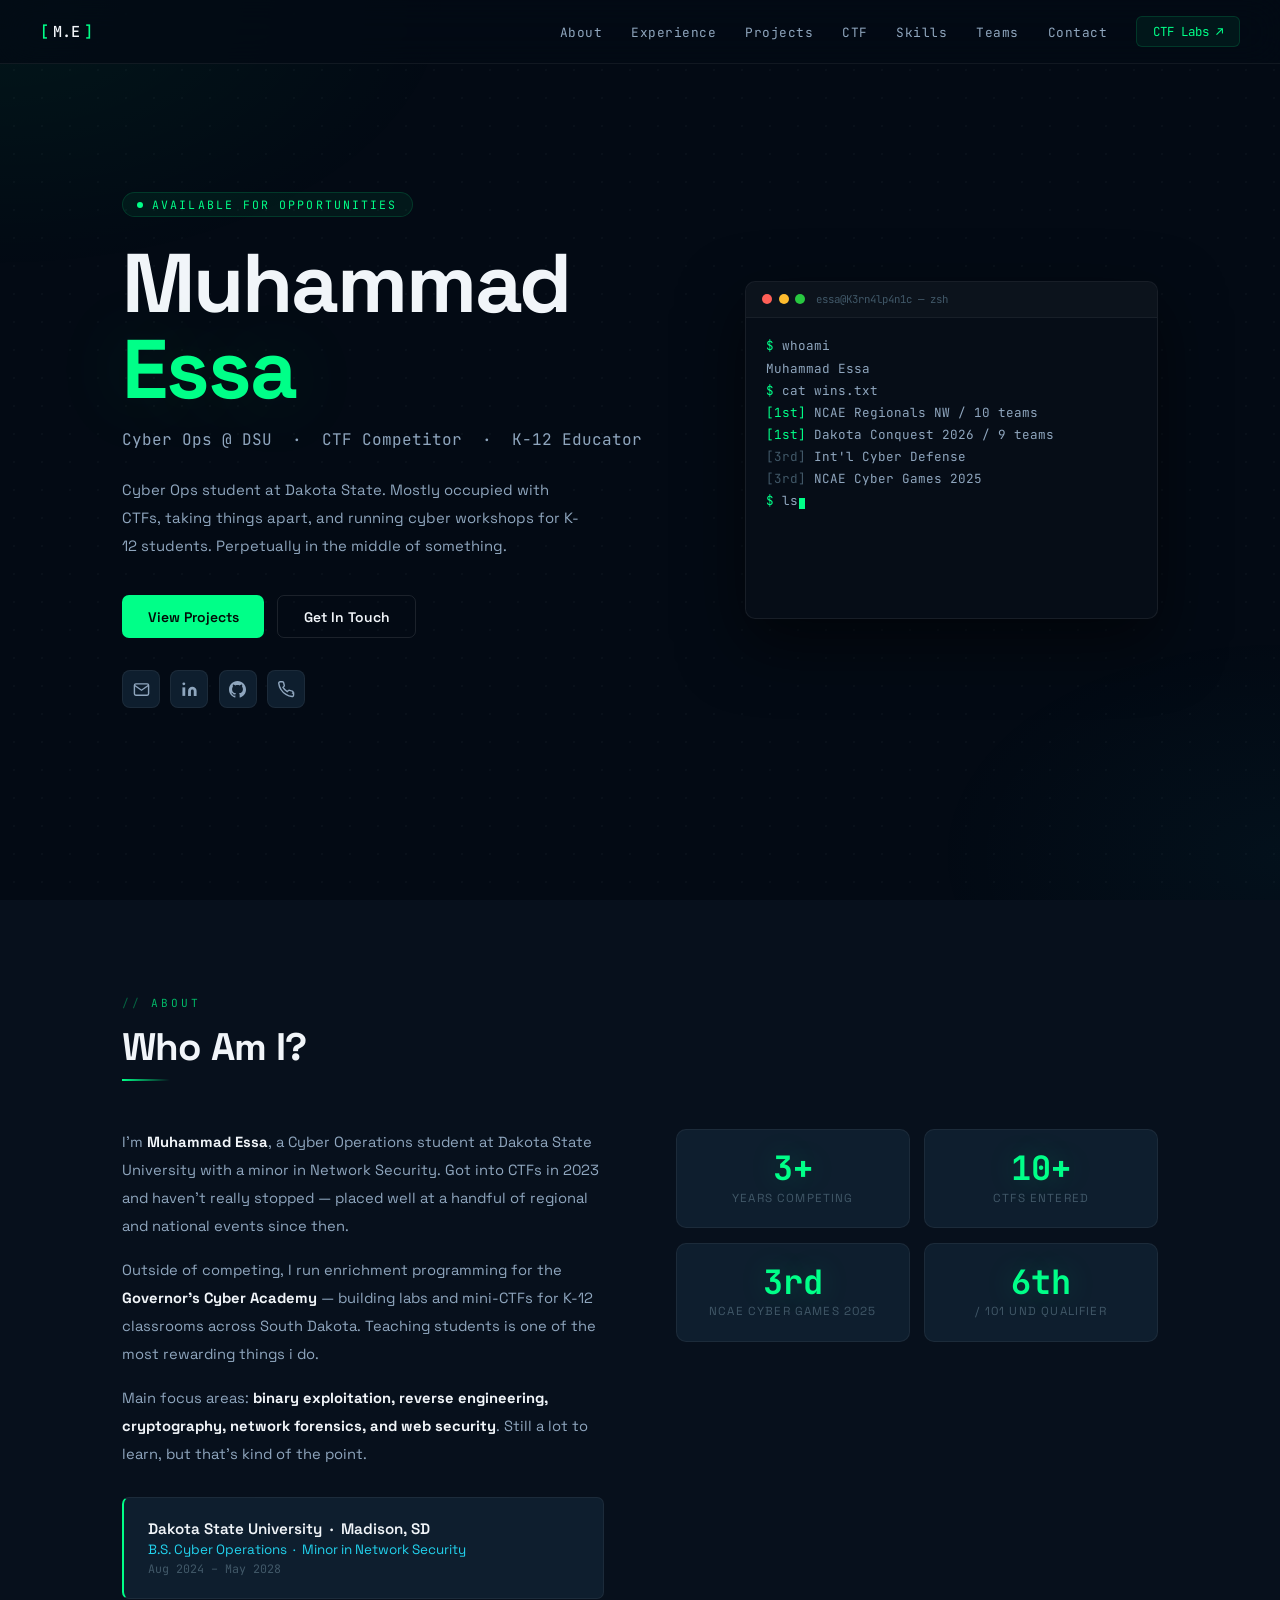
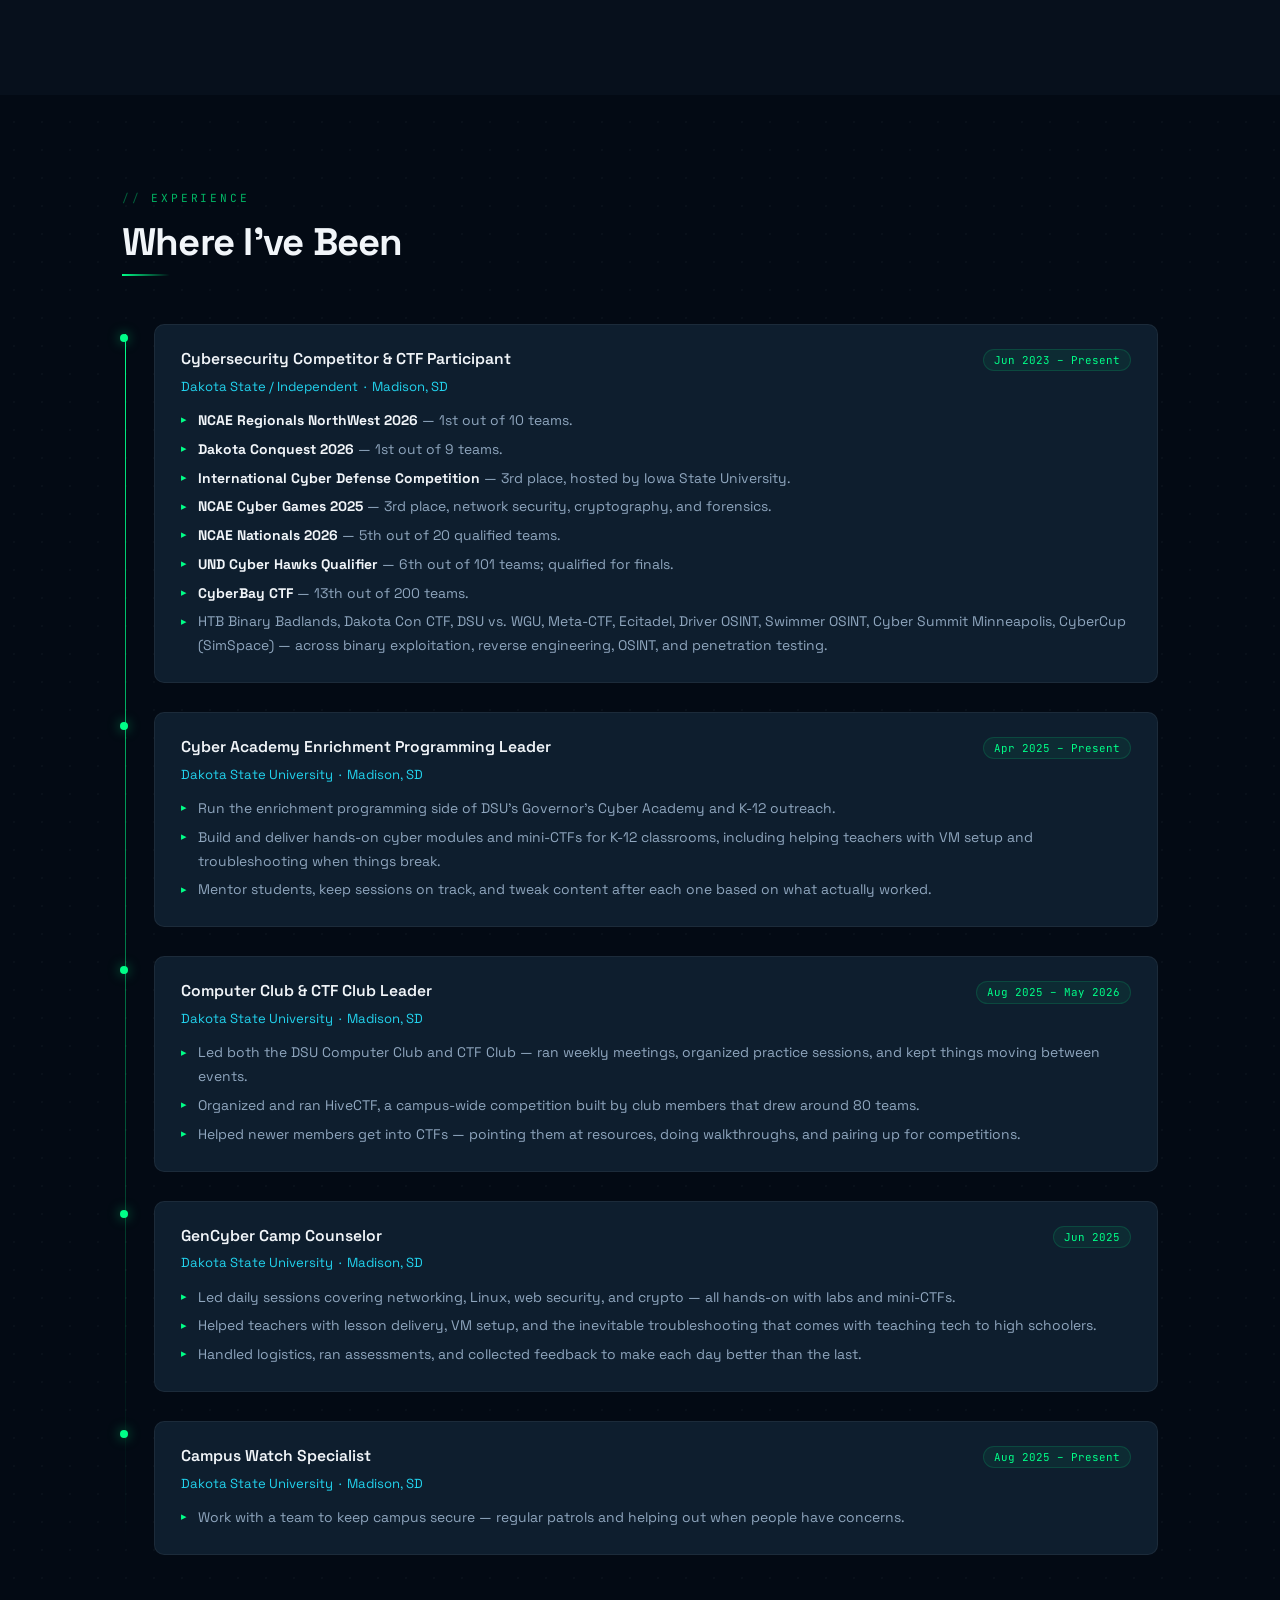
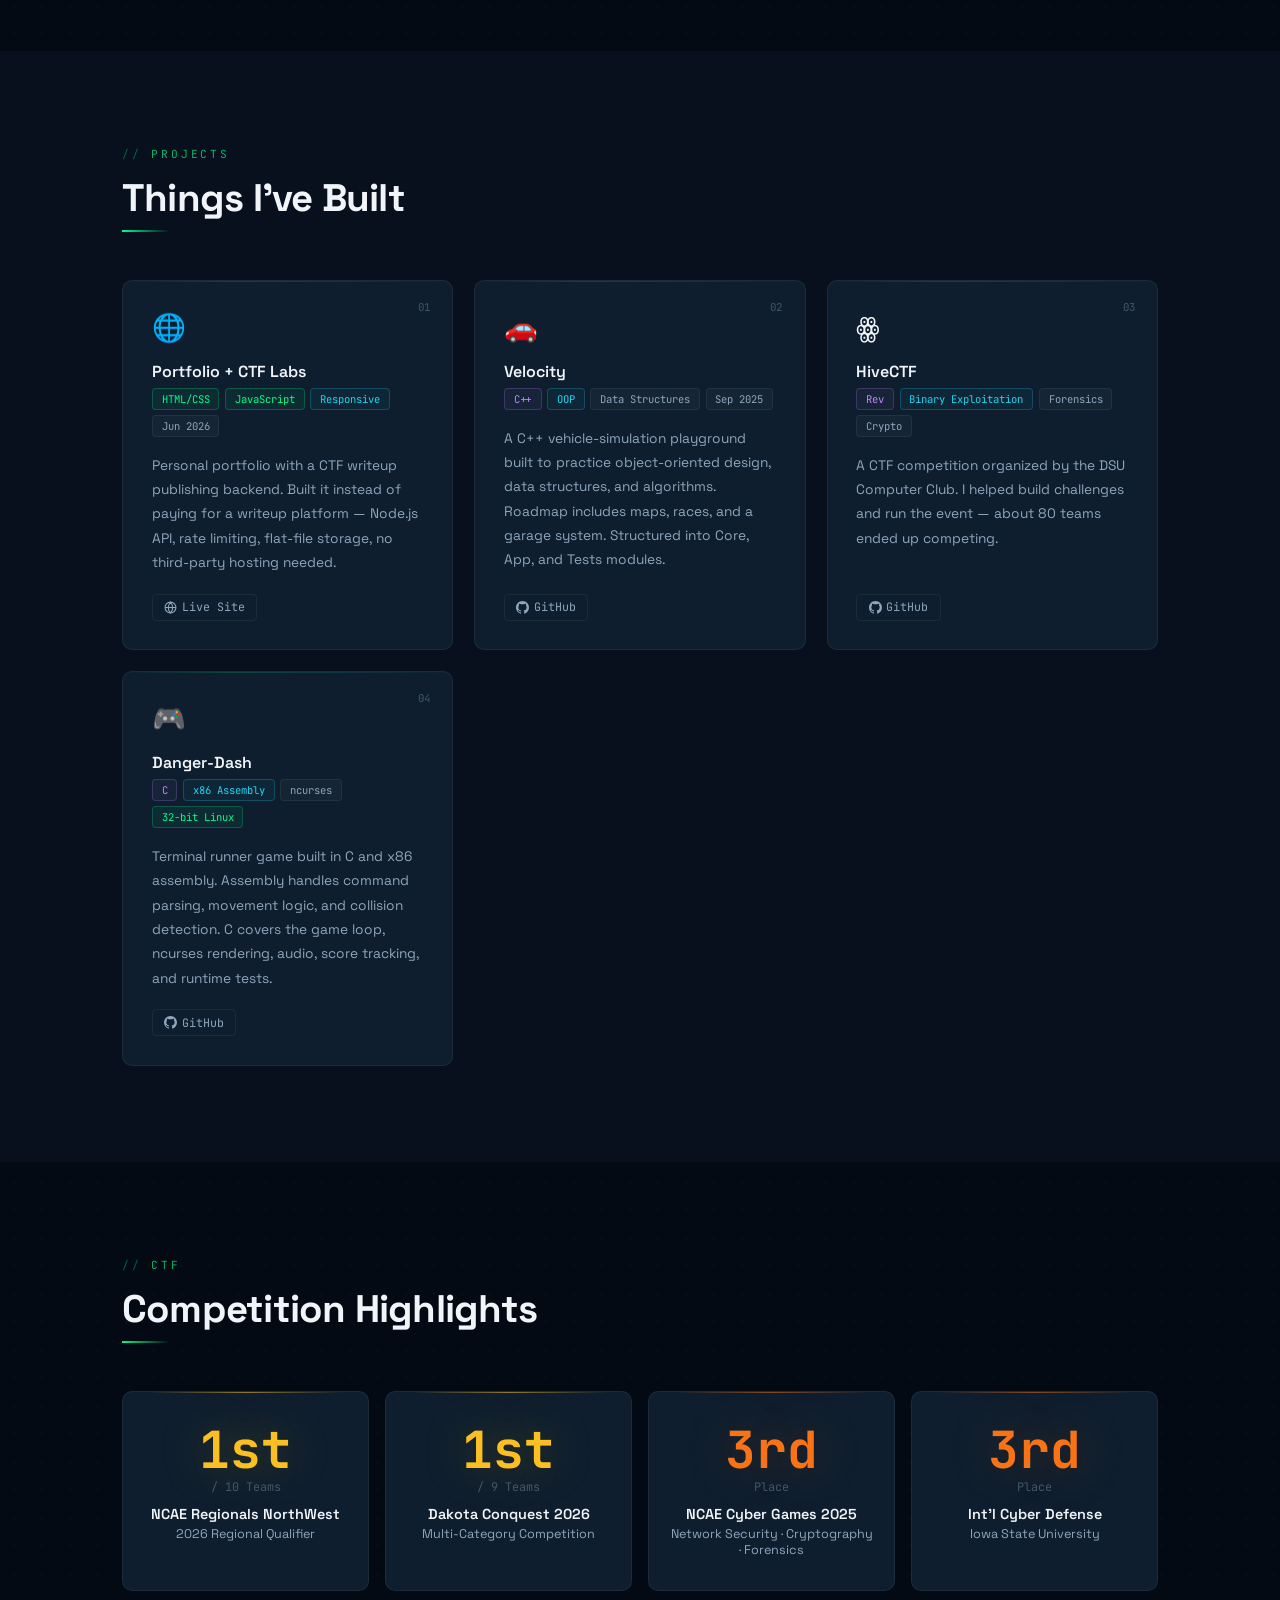
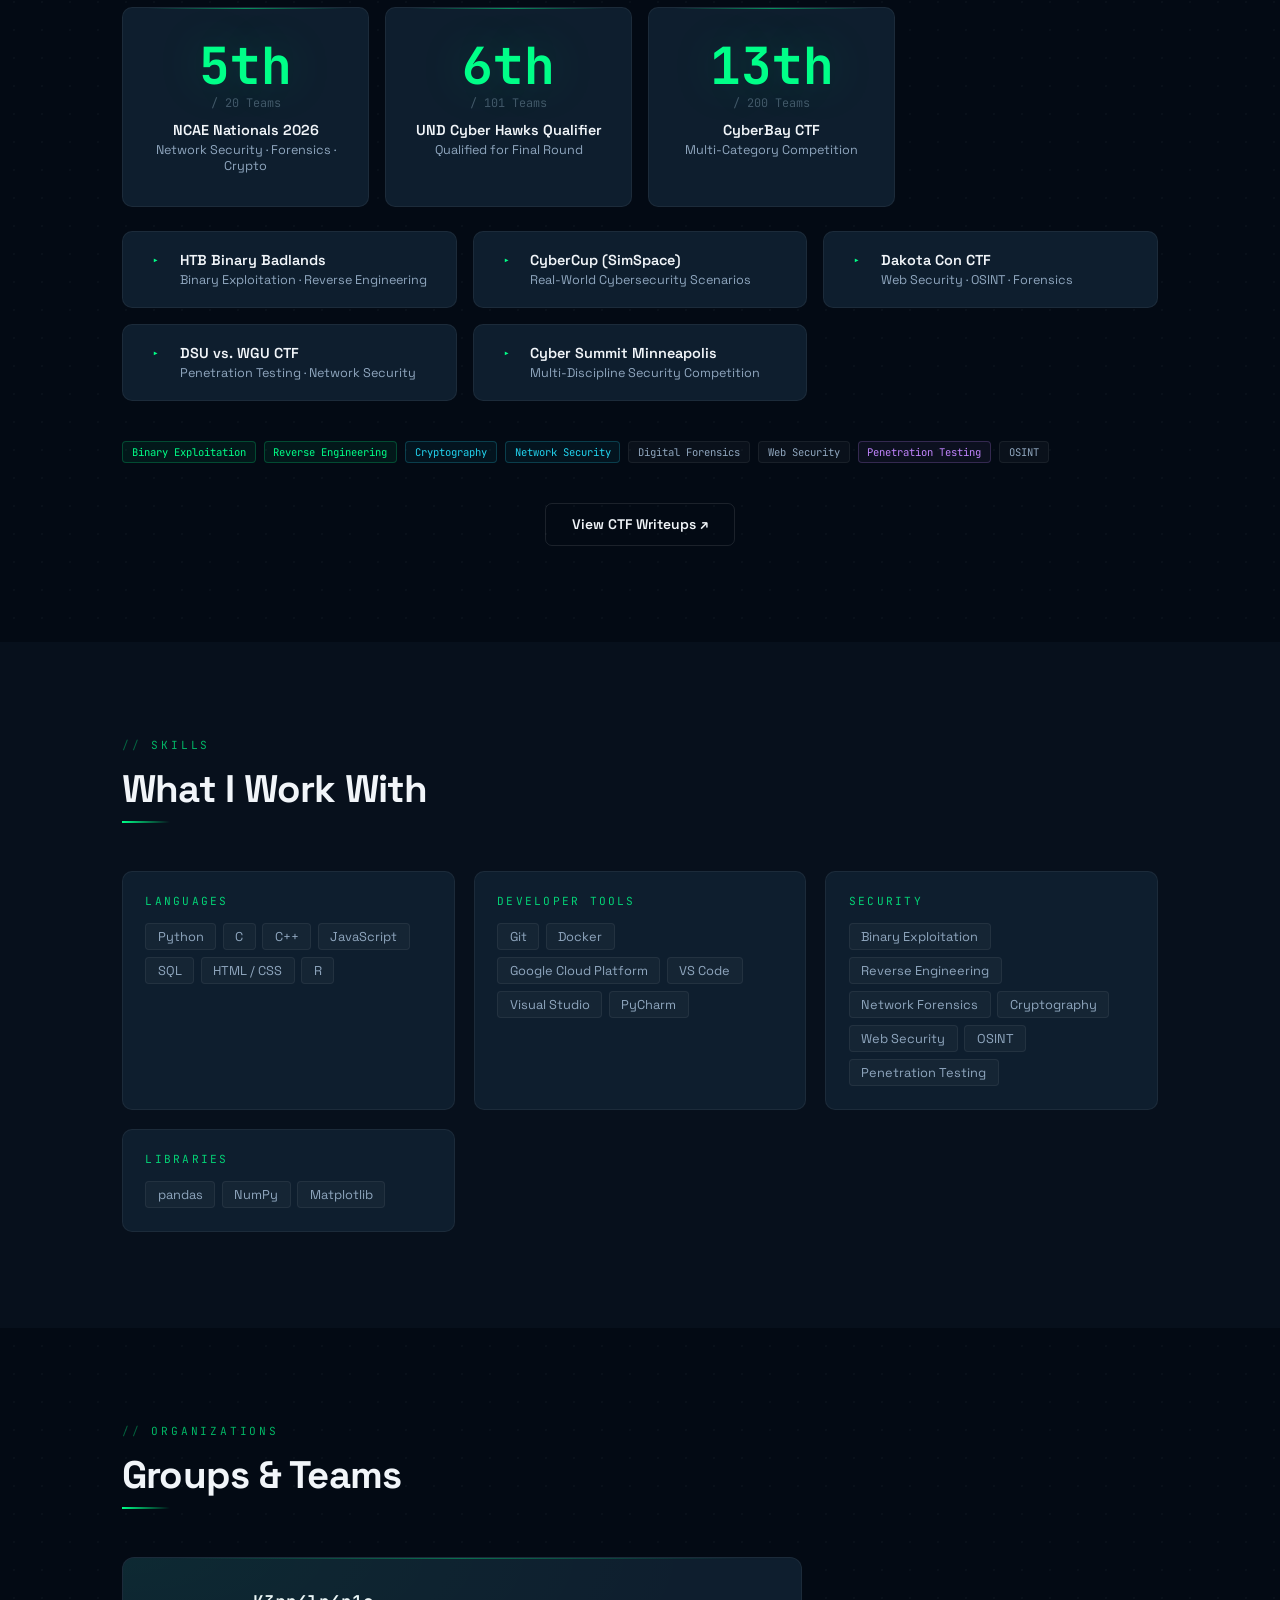
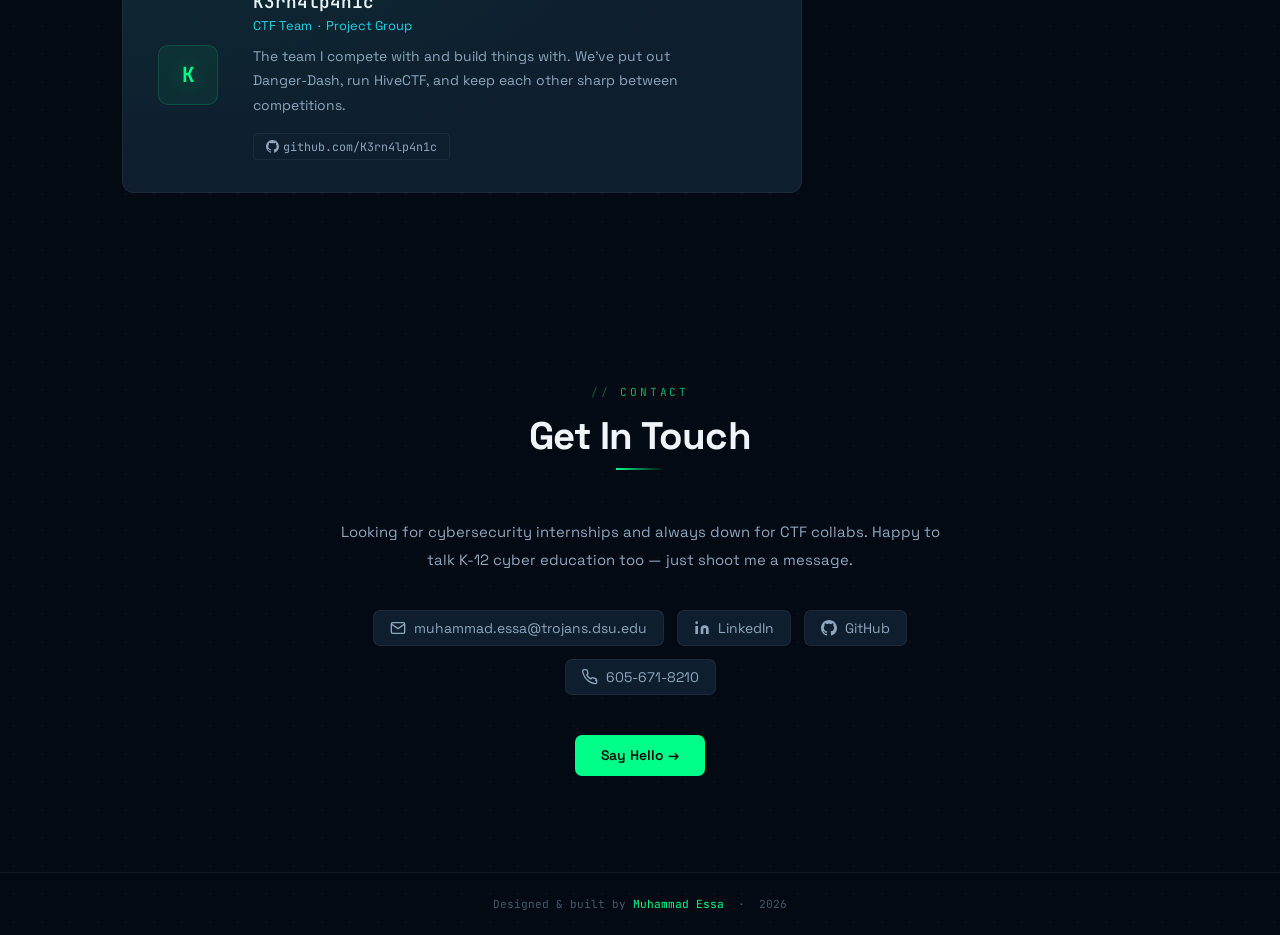
==== index.html @ 7267285f "Terminal" ====
<!doctype html>
<html lang="en">
  <head>
    <meta charset="UTF-8" />
    <meta name="viewport" content="width=device-width, initial-scale=1.0" />
    <title>Muhammad Essa</title>
    <link
      href="https://fonts.googleapis.com/css2?family=Space+Grotesk:wght@300;400;500;600;700&family=JetBrains+Mono:wght@300;400;500&display=swap"
      rel="stylesheet"
    />
    <link rel="stylesheet" href="style.css" />
  </head>
  <body>
    <nav id="main-nav" role="navigation" aria-label="Main">
      <a href="#" class="brand">
        <span class="bracket">[</span><span class="name">M.E</span
        ><span class="bracket">]</span>
      </a>
      <button class="hamburger" id="hamburger" aria-label="Toggle navigation">
        &#9776;
      </button>
      <div class="nav-right">
        <ul id="nav-menu">
          <li><a href="#about">About</a></li>
          <li><a href="#experience">Experience</a></li>
          <li><a href="#projects">Projects</a></li>
          <li><a href="#ctf">CTF</a></li>
          <li><a href="#skills">Skills</a></li>
          <li><a href="#orgs">Teams</a></li>
          <li><a href="#contact">Contact</a></li>
        </ul>
        <a href="ctf-labs.html" class="nav-labs-link">CTF Labs ↗</a>
      </div>
    </nav>

    <section id="hero">
      <div class="hero-inner">
        <div class="reveal">
          <div class="availability-badge">
            <span class="badge-dot"></span>
            Available for Opportunities
          </div>
          <h1>
            <span class="first">Muhammad</span>
            <span class="last">Essa</span>
          </h1>
          <p class="hero-role">
            Cyber Ops @ DSU &nbsp;·&nbsp; CTF Competitor &nbsp;·&nbsp; K-12
            Educator
          </p>
          <p class="hero-bio">
            Cyber Ops student at Dakota State. Mostly occupied with CTFs, taking
            things apart, and running cyber workshops for K-12 students.
            Perpetually in the middle of something.
          </p>
          <div class="hero-buttons">
            <a href="#projects" class="btn btn-primary">View Projects</a>
            <a href="#contact" class="btn btn-outline">Get In Touch</a>
          </div>
          <div class="social-row">
            <a
              href="mailto:muhammad.essa@trojans.dsu.edu"
              class="social-icon"
              title="Email"
            >
              <svg
                viewBox="0 0 24 24"
                fill="none"
                stroke="currentColor"
                stroke-width="2"
              >
                <path
                  d="M4 4h16c1.1 0 2 .9 2 2v12c0 1.1-.9 2-2 2H4c-1.1 0-2-.9-2-2V6c0-1.1.9-2 2-2z"
                />
                <polyline points="22,6 12,13 2,6" />
              </svg>
            </a>
            <a
              href="https://www.linkedin.com/in/muhammadessa08"
              target="_blank"
              rel="noopener"
              class="social-icon"
              title="LinkedIn"
            >
              <svg viewBox="0 0 24 24" fill="currentColor">
                <path
                  d="M16 8a6 6 0 0 1 6 6v7h-4v-7a2 2 0 0 0-2-2 2 2 0 0 0-2 2v7h-4v-7a6 6 0 0 1 6-6z"
                />
                <rect x="2" y="9" width="4" height="12" />
                <circle cx="4" cy="4" r="2" />
              </svg>
            </a>
            <a
              href="https://github.com/potterpk"
              target="_blank"
              rel="noopener"
              class="social-icon"
              title="GitHub"
            >
              <svg viewBox="0 0 24 24" fill="currentColor">
                <path
                  d="M12 0c-6.626 0-12 5.373-12 12 0 5.302 3.438 9.8 8.207 11.387.599.111.793-.261.793-.577v-2.234c-3.338.726-4.033-1.416-4.033-1.416-.546-1.387-1.333-1.756-1.333-1.756-1.089-.745.083-.729.083-.729 1.205.084 1.839 1.237 1.839 1.237 1.07 1.834 2.807 1.304 3.492.997.107-.775.418-1.305.762-1.604-2.665-.305-5.467-1.334-5.467-5.931 0-1.311.469-2.381 1.236-3.221-.124-.303-.535-1.524.117-3.176 0 0 1.008-.322 3.301 1.23.957-.266 1.983-.399 3.003-.404 1.02.005 2.047.138 3.006.404 2.291-1.552 3.297-1.23 3.297-1.23.653 1.653.242 2.874.118 3.176.77.84 1.235 1.911 1.235 3.221 0 4.609-2.807 5.624-5.479 5.921.43.372.823 1.102.823 2.222v3.293c0 .319.192.694.801.576 4.765-1.589 8.199-6.086 8.199-11.386 0-6.627-5.373-12-12-12z"
                />
              </svg>
            </a>
            <a href="tel:6056718210" class="social-icon" title="Phone">
              <svg
                viewBox="0 0 24 24"
                fill="none"
                stroke="currentColor"
                stroke-width="2"
              >
                <path
                  d="M22 16.92v3a2 2 0 0 1-2.18 2 19.79 19.79 0 0 1-8.63-3.07A19.5 19.5 0 0 1 4.15 12a19.79 19.79 0 0 1-3.07-8.67A2 2 0 0 1 3.06 1h3a2 2 0 0 1 2 1.72 12.84 12.84 0 0 0 .7 2.81 2 2 0 0 1-.45 2.11L7.09 8.91a16 16 0 0 0 6 6l1.27-1.27a2 2 0 0 1 2.11-.45 12.84 12.84 0 0 0 2.81.7A2 2 0 0 1 21 16.92z"
                />
              </svg>
            </a>
          </div>
        </div>

        <div class="reveal delay-1">
          <div class="term-card">
            <div class="term-bar">
              <span class="term-dot red"></span>
              <span class="term-dot yellow"></span>
              <span class="term-dot grn"></span>
              <span class="term-title">essa@K3rn4lp4n1c — zsh</span>
            </div>
            <div class="term-body" id="term-output"></div>
          </div>
        </div>
      </div>
    </section>

    <section id="about" class="alt-bg">
      <div class="wrap">
        <p class="section-tag">About</p>
        <h2>Who Am I?</h2>
        <div class="underline"></div>
        <div class="about-grid">
          <div class="about-text reveal">
            <p>
              I'm <strong>Muhammad Essa</strong>, a Cyber Operations student at
              Dakota State University with a minor in Network Security. Got into
              CTFs in 2023 and haven't really stopped — placed well at a handful
              of regional and national events since then.
            </p>
            <p>
              Outside of competing, I run enrichment programming for the
              <strong>Governor's Cyber Academy</strong> — building labs and
              mini-CTFs for K-12 classrooms across South Dakota. Teaching
              students is one of the most rewarding things i do.
            </p>
            <p>
              Main focus areas:
              <strong
                >binary exploitation, reverse engineering, cryptography, network
                forensics, and web security</strong
              >. Still a lot to learn, but that's kind of the point.
            </p>
            <div class="edu-card">
              <div class="school">
                Dakota State University &nbsp;·&nbsp; Madison, SD
              </div>
              <div class="degree">
                B.S. Cyber Operations &nbsp;·&nbsp; Minor in Network Security
              </div>
              <div class="dates">Aug 2024 – May 2028</div>
            </div>
          </div>
          <div class="stat-grid reveal delay-1">
            <div class="stat-box">
              <div class="stat-number">3+</div>
              <div class="stat-label">Years Competing</div>
            </div>
            <div class="stat-box">
              <div class="stat-number">10+</div>
              <div class="stat-label">CTFs Entered</div>
            </div>
            <div class="stat-box">
              <div class="stat-number">3rd</div>
              <div class="stat-label">NCAE Cyber Games 2025</div>
            </div>
            <div class="stat-box">
              <div class="stat-number">6th</div>
              <div class="stat-label">/ 101 UND Qualifier</div>
            </div>
          </div>
        </div>
      </div>
    </section>

    <section id="experience">
      <div class="wrap">
        <p class="section-tag">Experience</p>
        <h2>Where I've Been</h2>
        <div class="underline"></div>
        <div class="timeline">
          <div class="timeline-item reveal">
            <div class="timeline-dot"></div>
            <div class="exp-card">
              <div class="exp-header">
                <div class="exp-role">
                  Cybersecurity Competitor &amp; CTF Participant
                </div>
                <div class="exp-date">Jun 2023 – Present</div>
              </div>
              <div class="exp-org">
                Dakota State / Independent &nbsp;·&nbsp; Madison, SD
              </div>
              <ul>
                <li>
                  <strong>NCAE Regionals NorthWest 2026</strong> — 1st out of 10
                  teams.
                </li>
                <li>
                  <strong>Dakota Conquest 2026</strong> — 1st out of 9 teams.
                </li>
                <li>
                  <strong>International Cyber Defense Competition</strong> — 3rd
                  place, hosted by Iowa State University.
                </li>
                <li>
                  <strong>NCAE Cyber Games 2025</strong> — 3rd place, network
                  security, cryptography, and forensics.
                </li>
                <li>
                  <strong>NCAE Nationals 2026</strong> — 5th out of 20 qualified
                  teams.
                </li>
                <li>
                  <strong>UND Cyber Hawks Qualifier</strong> — 6th out of 101
                  teams; qualified for finals.
                </li>
                <li><strong>CyberBay CTF</strong> — 13th out of 200 teams.</li>
                <li>
                  HTB Binary Badlands, Dakota Con CTF, DSU vs. WGU, Meta-CTF,
                  Ecitadel, Driver OSINT, Swimmer OSINT, Cyber Summit
                  Minneapolis, CyberCup (SimSpace) — across binary exploitation,
                  reverse engineering, OSINT, and penetration testing.
                </li>
              </ul>
            </div>
          </div>

          <div class="timeline-item reveal">
            <div class="timeline-dot"></div>
            <div class="exp-card">
              <div class="exp-header">
                <div class="exp-role">
                  Cyber Academy Enrichment Programming Leader
                </div>
                <div class="exp-date">Apr 2025 – Present</div>
              </div>
              <div class="exp-org">
                Dakota State University &nbsp;·&nbsp; Madison, SD
              </div>
              <ul>
                <li>
                  Run the enrichment programming side of DSU's Governor's Cyber
                  Academy and K-12 outreach.
                </li>
                <li>
                  Build and deliver hands-on cyber modules and mini-CTFs for
                  K-12 classrooms, including helping teachers with VM setup and
                  troubleshooting when things break.
                </li>
                <li>
                  Mentor students, keep sessions on track, and tweak content
                  after each one based on what actually worked.
                </li>
              </ul>
            </div>
          </div>

          <div class="timeline-item reveal">
            <div class="timeline-dot"></div>
            <div class="exp-card">
              <div class="exp-header">
                <div class="exp-role">Computer Club &amp; CTF Club Leader</div>
                <div class="exp-date">Aug 2025 – May 2026</div>
              </div>
              <div class="exp-org">
                Dakota State University &nbsp;·&nbsp; Madison, SD
              </div>
              <ul>
                <li>
                  Led both the DSU Computer Club and CTF Club — ran weekly
                  meetings, organized practice sessions, and kept things moving
                  between events.
                </li>
                <li>
                  Organized and ran HiveCTF, a campus-wide competition built by
                  club members that drew around 80 teams.
                </li>
                <li>
                  Helped newer members get into CTFs — pointing them at
                  resources, doing walkthroughs, and pairing up for
                  competitions.
                </li>
              </ul>
            </div>
          </div>

          <div class="timeline-item reveal">
            <div class="timeline-dot"></div>
            <div class="exp-card">
              <div class="exp-header">
                <div class="exp-role">GenCyber Camp Counselor</div>
                <div class="exp-date">Jun 2025</div>
              </div>
              <div class="exp-org">
                Dakota State University &nbsp;·&nbsp; Madison, SD
              </div>
              <ul>
                <li>
                  Led daily sessions covering networking, Linux, web security,
                  and crypto — all hands-on with labs and mini-CTFs.
                </li>
                <li>
                  Helped teachers with lesson delivery, VM setup, and the
                  inevitable troubleshooting that comes with teaching tech to
                  high schoolers.
                </li>
                <li>
                  Handled logistics, ran assessments, and collected feedback to
                  make each day better than the last.
                </li>
              </ul>
            </div>
          </div>

          <div class="timeline-item reveal">
            <div class="timeline-dot"></div>
            <div class="exp-card">
              <div class="exp-header">
                <div class="exp-role">Campus Watch Specialist</div>
                <div class="exp-date">Aug 2025 – Present</div>
              </div>
              <div class="exp-org">
                Dakota State University &nbsp;·&nbsp; Madison, SD
              </div>
              <ul>
                <li>
                  Work with a team to keep campus secure — regular patrols and
                  helping out when people have concerns.
                </li>
              </ul>
            </div>
          </div>
        </div>
      </div>
    </section>

    <section id="projects" class="alt-bg">
      <div class="wrap">
        <p class="section-tag">Projects</p>
        <h2>Things I've Built</h2>
        <div class="underline"></div>
        <div class="projects-grid">
          <div class="project-card reveal">
            <span class="project-num">01</span>
            <div class="project-icon">🌐</div>
            <div class="project-name">Portfolio + CTF Labs</div>
            <div class="tag-row">
              <span class="tag green">HTML/CSS</span>
              <span class="tag green">JavaScript</span>
              <span class="tag cyan">Responsive</span>
              <span class="tag">Jun 2026</span>
            </div>
            <p class="project-desc">
              Personal portfolio with a CTF writeup publishing backend. Built it
              instead of paying for a writeup platform — Node.js API, rate
              limiting, flat-file storage, no third-party hosting needed.
            </p>
            <div class="project-links">
              <a href="ctf-labs.html" class="project-link">
                <svg
                  viewBox="0 0 24 24"
                  fill="none"
                  stroke="currentColor"
                  stroke-width="2"
                >
                  <circle cx="12" cy="12" r="10" />
                  <line x1="2" y1="12" x2="22" y2="12" />
                  <path
                    d="M12 2a15.3 15.3 0 0 1 4 10 15.3 15.3 0 0 1-4 10 15.3 15.3 0 0 1-4-10 15.3 15.3 0 0 1 4-10z"
                  />
                </svg>
                Live Site
              </a>
            </div>
          </div>

          <div class="project-card reveal delay-1">
            <span class="project-num">02</span>
            <div class="project-icon">🚗</div>
            <div class="project-name">Velocity</div>
            <div class="tag-row">
              <span class="tag purple">C++</span>
              <span class="tag cyan">OOP</span>
              <span class="tag">Data Structures</span>
              <span class="tag">Sep 2025</span>
            </div>
            <p class="project-desc">
              A C++ vehicle-simulation playground built to practice
              object-oriented design, data structures, and algorithms. Roadmap
              includes maps, races, and a garage system. Structured into Core,
              App, and Tests modules.
            </p>
            <div class="project-links">
              <a href="#" class="project-link">
                <svg viewBox="0 0 24 24" fill="currentColor">
                  <path
                    d="M12 0c-6.626 0-12 5.373-12 12 0 5.302 3.438 9.8 8.207 11.387.599.111.793-.261.793-.577v-2.234c-3.338.726-4.033-1.416-4.033-1.416-.546-1.387-1.333-1.756-1.333-1.756-1.089-.745.083-.729.083-.729 1.205.084 1.839 1.237 1.839 1.237 1.07 1.834 2.807 1.304 3.492.997.107-.775.418-1.305.762-1.604-2.665-.305-5.467-1.334-5.467-5.931 0-1.311.469-2.381 1.236-3.221-.124-.303-.535-1.524.117-3.176 0 0 1.008-.322 3.301 1.23.957-.266 1.983-.399 3.003-.404 1.02.005 2.047.138 3.006.404 2.291-1.552 3.297-1.23 3.297-1.23.653 1.653.242 2.874.118 3.176.77.84 1.235 1.911 1.235 3.221 0 4.609-2.807 5.624-5.479 5.921.43.372.823 1.102.823 2.222v3.293c0 .319.192.694.801.576 4.765-1.589 8.199-6.086 8.199-11.386 0-6.627-5.373-12-12-12z"
                  />
                </svg>
                GitHub
              </a>
            </div>
          </div>
          <div class="project-card reveal delay-1">
            <span class="project-num">03</span>
            <div class="project-icon">ꙮ</div>
            <div class="project-name">HiveCTF</div>
            <div class="tag-row">
              <span class="tag purple">Rev</span>
              <span class="tag cyan">Binary Exploitation</span>
              <span class="tag">Forensics</span>
              <span class="tag">Crypto</span>
            </div>
            <p class="project-desc">
              A CTF competition organized by the DSU Computer Club. I helped
              build challenges and run the event — about 80 teams ended up
              competing.
            </p>
            <div class="project-links">
              <a href="#" class="project-link">
                <svg viewBox="0 0 24 24" fill="currentColor">
                  <path
                    d="M12 0c-6.626 0-12 5.373-12 12 0 5.302 3.438 9.8 8.207 11.387.599.111.793-.261.793-.577v-2.234c-3.338.726-4.033-1.416-4.033-1.416-.546-1.387-1.333-1.756-1.333-1.756-1.089-.745.083-.729.083-.729 1.205.084 1.839 1.237 1.839 1.237 1.07 1.834 2.807 1.304 3.492.997.107-.775.418-1.305.762-1.604-2.665-.305-5.467-1.334-5.467-5.931 0-1.311.469-2.381 1.236-3.221-.124-.303-.535-1.524.117-3.176 0 0 1.008-.322 3.301 1.23.957-.266 1.983-.399 3.003-.404 1.02.005 2.047.138 3.006.404 2.291-1.552 3.297-1.23 3.297-1.23.653 1.653.242 2.874.118 3.176.77.84 1.235 1.911 1.235 3.221 0 4.609-2.807 5.624-5.479 5.921.43.372.823 1.102.823 2.222v3.293c0 .319.192.694.801.576 4.765-1.589 8.199-6.086 8.199-11.386 0-6.627-5.373-12-12-12z"
                  />
                </svg>
                GitHub
              </a>
            </div>
          </div>
          <div class="project-card reveal delay-1">
            <span class="project-num">04</span>
            <div class="project-icon">🎮</div>
            <div class="project-name">Danger-Dash</div>
            <div class="tag-row">
              <span class="tag purple">C</span>
              <span class="tag cyan">x86 Assembly</span>
              <span class="tag">ncurses</span>
              <span class="tag green">32-bit Linux</span>
            </div>
            <p class="project-desc">
              Terminal runner game built in C and x86 assembly. Assembly handles
              command parsing, movement logic, and collision detection. C covers
              the game loop, ncurses rendering, audio, score tracking, and
              runtime tests.
            </p>
            <div class="project-links">
              <a
                href="https://github.com/K3rn4lp4n1c/Danger-Dash"
                target="_blank"
                rel="noopener"
                class="project-link"
              >
                <svg viewBox="0 0 24 24" fill="currentColor">
                  <path
                    d="M12 0c-6.626 0-12 5.373-12 12 0 5.302 3.438 9.8 8.207 11.387.599.111.793-.261.793-.577v-2.234c-3.338.726-4.033-1.416-4.033-1.416-.546-1.387-1.333-1.756-1.333-1.756-1.089-.745.083-.729.083-.729 1.205.084 1.839 1.237 1.839 1.237 1.07 1.834 2.807 1.304 3.492.997.107-.775.418-1.305.762-1.604-2.665-.305-5.467-1.334-5.467-5.931 0-1.311.469-2.381 1.236-3.221-.124-.303-.535-1.524.117-3.176 0 0 1.008-.322 3.301 1.23.957-.266 1.983-.399 3.003-.404 1.02.005 2.047.138 3.006.404 2.291-1.552 3.297-1.23 3.297-1.23.653 1.653.242 2.874.118 3.176.77.84 1.235 1.911 1.235 3.221 0 4.609-2.807 5.624-5.479 5.921.43.372.823 1.102.823 2.222v3.293c0 .319.192.694.801.576 4.765-1.589 8.199-6.086 8.199-11.386 0-6.627-5.373-12-12-12z"
                  />
                </svg>
                GitHub
              </a>
            </div>
          </div>
        </div>
      </div>
    </section>

    <section id="ctf">
      <div class="wrap">
        <p class="section-tag">CTF</p>
        <h2>Competition Highlights</h2>
        <div class="underline"></div>
        <div class="podium">
          <div class="podium-card gold reveal">
            <div class="placement-number">1st</div>
            <div class="placement-denom">/ 10 Teams</div>
            <div class="placement-name">NCAE Regionals NorthWest</div>
            <div class="placement-cat">2026 Regional Qualifier</div>
          </div>
          <div class="podium-card gold reveal delay-1">
            <div class="placement-number">1st</div>
            <div class="placement-denom">/ 9 Teams</div>
            <div class="placement-name">Dakota Conquest 2026</div>
            <div class="placement-cat">Multi-Category Competition</div>
          </div>
          <div class="podium-card bronze reveal delay-2">
            <div class="placement-number">3rd</div>
            <div class="placement-denom">Place</div>
            <div class="placement-name">NCAE Cyber Games 2025</div>
            <div class="placement-cat">
              Network Security · Cryptography · Forensics
            </div>
          </div>
          <div class="podium-card bronze reveal delay-1">
            <div class="placement-number">3rd</div>
            <div class="placement-denom">Place</div>
            <div class="placement-name">Int'l Cyber Defense</div>
            <div class="placement-cat">Iowa State University</div>
          </div>
          <div class="podium-card reveal delay-2">
            <div class="placement-number">5th</div>
            <div class="placement-denom">/ 20 Teams</div>
            <div class="placement-name">NCAE Nationals 2026</div>
            <div class="placement-cat">
              Network Security · Forensics · Crypto
            </div>
          </div>
          <div class="podium-card reveal delay-1">
            <div class="placement-number">6th</div>
            <div class="placement-denom">/ 101 Teams</div>
            <div class="placement-name">UND Cyber Hawks Qualifier</div>
            <div class="placement-cat">Qualified for Final Round</div>
          </div>
          <div class="podium-card reveal delay-2">
            <div class="placement-number">13th</div>
            <div class="placement-denom">/ 200 Teams</div>
            <div class="placement-name">CyberBay CTF</div>
            <div class="placement-cat">Multi-Category Competition</div>
          </div>
        </div>
        <div class="other-events">
          <div class="event-card reveal">
            <div class="event-mark">▸</div>
            <div>
              <div class="event-name">HTB Binary Badlands</div>
              <div class="event-sub">
                Binary Exploitation · Reverse Engineering
              </div>
            </div>
          </div>
          <div class="event-card reveal">
            <div class="event-mark">▸</div>
            <div>
              <div class="event-name">CyberCup (SimSpace)</div>
              <div class="event-sub">Real-World Cybersecurity Scenarios</div>
            </div>
          </div>
          <div class="event-card reveal">
            <div class="event-mark">▸</div>
            <div>
              <div class="event-name">Dakota Con CTF</div>
              <div class="event-sub">Web Security · OSINT · Forensics</div>
            </div>
          </div>
          <div class="event-card reveal">
            <div class="event-mark">▸</div>
            <div>
              <div class="event-name">DSU vs. WGU CTF</div>
              <div class="event-sub">
                Penetration Testing · Network Security
              </div>
            </div>
          </div>
          <div class="event-card reveal">
            <div class="event-mark">▸</div>
            <div>
              <div class="event-name">Cyber Summit Minneapolis</div>
              <div class="event-sub">Multi-Discipline Security Competition</div>
            </div>
          </div>
        </div>
        <div class="category-tags">
          <span class="tag green">Binary Exploitation</span>
          <span class="tag green">Reverse Engineering</span>
          <span class="tag cyan">Cryptography</span>
          <span class="tag cyan">Network Security</span>
          <span class="tag">Digital Forensics</span>
          <span class="tag">Web Security</span>
          <span class="tag purple">Penetration Testing</span>
          <span class="tag">OSINT</span>
        </div>
        <div class="ctf-cta">
          <a href="ctf-labs.html" class="btn btn-outline"
            >View CTF Writeups ↗</a
          >
        </div>
      </div>
    </section>

    <section id="skills" class="alt-bg">
      <div class="wrap">
        <p class="section-tag">Skills</p>
        <h2>What I Work With</h2>
        <div class="underline"></div>
        <div class="skills-grid">
          <div class="skill-group reveal">
            <div class="skill-group-title">Languages</div>
            <div class="skill-tags">
              <span class="skill-tag">Python</span>
              <span class="skill-tag">C</span>
              <span class="skill-tag">C++</span>
              <span class="skill-tag">JavaScript</span>
              <span class="skill-tag">SQL</span>
              <span class="skill-tag">HTML / CSS</span>
              <span class="skill-tag">R</span>
            </div>
          </div>
          <div class="skill-group reveal delay-1">
            <div class="skill-group-title">Developer Tools</div>
            <div class="skill-tags">
              <span class="skill-tag">Git</span>
              <span class="skill-tag">Docker</span>
              <span class="skill-tag">Google Cloud Platform</span>
              <span class="skill-tag">VS Code</span>
              <span class="skill-tag">Visual Studio</span>
              <span class="skill-tag">PyCharm</span>
            </div>
          </div>
          <div class="skill-group reveal">
            <div class="skill-group-title">Security</div>
            <div class="skill-tags">
              <span class="skill-tag">Binary Exploitation</span>
              <span class="skill-tag">Reverse Engineering</span>
              <span class="skill-tag">Network Forensics</span>
              <span class="skill-tag">Cryptography</span>
              <span class="skill-tag">Web Security</span>
              <span class="skill-tag">OSINT</span>
              <span class="skill-tag">Penetration Testing</span>
            </div>
          </div>
          <div class="skill-group reveal delay-1">
            <div class="skill-group-title">Libraries</div>
            <div class="skill-tags">
              <span class="skill-tag">pandas</span>
              <span class="skill-tag">NumPy</span>
              <span class="skill-tag">Matplotlib</span>
            </div>
          </div>
        </div>
      </div>
    </section>

    <section id="orgs">
      <div class="wrap">
        <p class="section-tag">Organizations</p>
        <h2>Groups &amp; Teams</h2>
        <div class="underline"></div>
        <div class="org-card reveal">
          <div class="org-avatar">K</div>
          <div>
            <div class="org-name">K3rn4lp4n1c</div>
            <div class="org-type">CTF Team &nbsp;·&nbsp; Project Group</div>
            <p class="org-desc">
              The team I compete with and build things with. We've put out
              Danger-Dash, run HiveCTF, and keep each other sharp between
              competitions.
            </p>
            <a
              href="https://github.com/K3rn4lp4n1c"
              target="_blank"
              rel="noopener"
              class="project-link"
            >
              <svg
                viewBox="0 0 24 24"
                fill="currentColor"
                style="width: 13px; height: 13px; flex-shrink: 0"
              >
                <path
                  d="M12 0c-6.626 0-12 5.373-12 12 0 5.302 3.438 9.8 8.207 11.387.599.111.793-.261.793-.577v-2.234c-3.338.726-4.033-1.416-4.033-1.416-.546-1.387-1.333-1.756-1.333-1.756-1.089-.745.083-.729.083-.729 1.205.084 1.839 1.237 1.839 1.237 1.07 1.834 2.807 1.304 3.492.997.107-.775.418-1.305.762-1.604-2.665-.305-5.467-1.334-5.467-5.931 0-1.311.469-2.381 1.236-3.221-.124-.303-.535-1.524.117-3.176 0 0 1.008-.322 3.301 1.23.957-.266 1.983-.399 3.003-.404 1.02.005 2.047.138 3.006.404 2.291-1.552 3.297-1.23 3.297-1.23.653 1.653.242 2.874.118 3.176.77.84 1.235 1.911 1.235 3.221 0 4.609-2.807 5.624-5.479 5.921.43.372.823 1.102.823 2.222v3.293c0 .319.192.694.801.576 4.765-1.589 8.199-6.086 8.199-11.386 0-6.627-5.373-12-12-12z"
                />
              </svg>
              github.com/K3rn4lp4n1c
            </a>
          </div>
        </div>
      </div>
    </section>

    <section id="contact">
      <div class="wrap">
        <div class="contact-inner reveal">
          <p class="section-tag">Contact</p>
          <h2>Get In Touch</h2>
          <div class="underline"></div>
          <p class="contact-bio">
            Looking for cybersecurity internships and always down for CTF
            collabs. Happy to talk K-12 cyber education too — just shoot me a
            message.
          </p>
          <div class="contact-links">
            <a href="mailto:muhammad.essa@trojans.dsu.edu" class="contact-link">
              <svg
                viewBox="0 0 24 24"
                fill="none"
                stroke="currentColor"
                stroke-width="2"
              >
                <path
                  d="M4 4h16c1.1 0 2 .9 2 2v12c0 1.1-.9 2-2 2H4c-1.1 0-2-.9-2-2V6c0-1.1.9-2 2-2z"
                />
                <polyline points="22,6 12,13 2,6" />
              </svg>
              muhammad.essa@trojans.dsu.edu
            </a>
            <a
              href="https://www.linkedin.com/in/muhammadessa08"
              target="_blank"
              rel="noopener"
              class="contact-link"
            >
              <svg viewBox="0 0 24 24" fill="currentColor">
                <path
                  d="M16 8a6 6 0 0 1 6 6v7h-4v-7a2 2 0 0 0-2-2 2 2 0 0 0-2 2v7h-4v-7a6 6 0 0 1 6-6z"
                />
                <rect x="2" y="9" width="4" height="12" />
                <circle cx="4" cy="4" r="2" />
              </svg>
              LinkedIn
            </a>
            <a
              href="https://github.com/K3rn4lp4n1c"
              target="_blank"
              rel="noopener"
              class="contact-link"
            >
              <svg viewBox="0 0 24 24" fill="currentColor">
                <path
                  d="M12 0c-6.626 0-12 5.373-12 12 0 5.302 3.438 9.8 8.207 11.387.599.111.793-.261.793-.577v-2.234c-3.338.726-4.033-1.416-4.033-1.416-.546-1.387-1.333-1.756-1.333-1.756-1.089-.745.083-.729.083-.729 1.205.084 1.839 1.237 1.839 1.237 1.07 1.834 2.807 1.304 3.492.997.107-.775.418-1.305.762-1.604-2.665-.305-5.467-1.334-5.467-5.931 0-1.311.469-2.381 1.236-3.221-.124-.303-.535-1.524.117-3.176 0 0 1.008-.322 3.301 1.23.957-.266 1.983-.399 3.003-.404 1.02.005 2.047.138 3.006.404 2.291-1.552 3.297-1.23 3.297-1.23.653 1.653.242 2.874.118 3.176.77.84 1.235 1.911 1.235 3.221 0 4.609-2.807 5.624-5.479 5.921.43.372.823 1.102.823 2.222v3.293c0 .319.192.694.801.576 4.765-1.589 8.199-6.086 8.199-11.386 0-6.627-5.373-12-12-12z"
                />
              </svg>
              GitHub
            </a>
            <a href="tel:6056718210" class="contact-link">
              <svg
                viewBox="0 0 24 24"
                fill="none"
                stroke="currentColor"
                stroke-width="2"
              >
                <path
                  d="M22 16.92v3a2 2 0 0 1-2.18 2 19.79 19.79 0 0 1-8.63-3.07A19.5 19.5 0 0 1 4.15 12a19.79 19.79 0 0 1-3.07-8.67A2 2 0 0 1 3.06 1h3a2 2 0 0 1 2 1.72 12.84 12.84 0 0 0 .7 2.81 2 2 0 0 1-.45 2.11L7.09 8.91a16 16 0 0 0 6 6l1.27-1.27a2 2 0 0 1 2.11-.45 12.84 12.84 0 0 0 2.81.7A2 2 0 0 1 21 16.92z"
                />
              </svg>
              605-671-8210
            </a>
          </div>
          <a href="mailto:muhammad.essa@trojans.dsu.edu" class="btn btn-primary"
            >Say Hello →</a
          >
        </div>
      </div>
    </section>

    <footer>
      <div class="wrap">
        <p>
          Designed &amp; built by
          <span class="highlight">Muhammad Essa</span> &nbsp;·&nbsp; 2026
        </p>
      </div>
    </footer>

    <script>
      (function () {
        const out = document.getElementById("term-output");
        if (!out) return;

        const seq = [
          {
            cmd: "whoami",
            output: ["Muhammad Essa"],
          },
          {
            cmd: "cat wins.txt",
            output: [
              '<span class="t-hi">[1st]</span> NCAE Regionals NW    / 10 teams',
              '<span class="t-hi">[1st]</span> Dakota Conquest 2026  /  9 teams',
              '<span class="t-lo">[3rd]</span> Int\'l Cyber Defense',
              '<span class="t-lo">[3rd]</span> NCAE Cyber Games 2025',
            ],
          },
          {
            cmd: "ls ctf/",
            output: ["binary/   crypto/   web/", "forensics/  network/  re/"],
          },
        ];

        let si = 0,
          ci = 0,
          oi = 0,
          phase = "type";
        let cmdSpan = null,
          cursor = null;

        function mkPrompt() {
          const row = document.createElement("div");
          row.innerHTML = '<span class="t-ps">$ </span><span></span>';
          cursor = document.createElement("span");
          cursor.className = "t-cur";
          row.appendChild(cursor);
          out.appendChild(row);
          cmdSpan = row.children[1];
        }

        function mkLine(html) {
          const el = document.createElement("div");
          el.className = "t-out";
          el.innerHTML = html;
          out.appendChild(el);
        }

        function run() {
          if (phase === "type") {
            const cmd = seq[si].cmd;
            if (ci < cmd.length) {
              cmdSpan.textContent += cmd[ci++];
              setTimeout(run, 60 + Math.random() * 40);
            } else {
              phase = "wait";
              setTimeout(run, 380);
            }
          } else if (phase === "wait") {
            if (cursor) {
              cursor.remove();
              cursor = null;
            }
            phase = "out";
            oi = 0;
            run();
          } else if (phase === "out") {
            if (oi < seq[si].output.length) {
              mkLine(seq[si].output[oi++]);
              setTimeout(run, 90);
            } else {
              si++;
              ci = 0;
              phase = "type";
              if (si >= seq.length) {
                setTimeout(() => {
                  out.innerHTML = "";
                  si = 0;
                  mkPrompt();
                  run();
                }, 2600);
              } else {
                mkPrompt();
                setTimeout(run, 220);
              }
            }
          }
        }

        mkPrompt();
        run();
      })();

      const observer = new IntersectionObserver(
        (entries) =>
          entries.forEach((e) => {
            if (e.isIntersecting) e.target.classList.add("visible");
          }),
        { threshold: 0.08 },
      );
      document
        .querySelectorAll(".reveal")
        .forEach((el) => observer.observe(el));

      const nav = document.getElementById("main-nav");
      const navMenu = document.getElementById("nav-menu");

      document.querySelector(".hamburger").addEventListener("click", () => {
        navMenu.classList.toggle("open");
      });

      navMenu.querySelectorAll("a").forEach((a) => {
        a.addEventListener("click", () => navMenu.classList.remove("open"));
      });

      document.addEventListener("click", (e) => {
        if (!e.target.closest("nav")) navMenu.classList.remove("open");
      });

      window.addEventListener("scroll", () => {
        nav.classList.toggle("scrolled", window.scrollY > 60);
      });

      const navLinks = navMenu.querySelectorAll("a[href^='#']");

      const sectionObserver = new IntersectionObserver(
        (entries) => {
          entries.forEach((entry) => {
            if (!entry.isIntersecting) return;
            navLinks.forEach((a) => a.classList.remove("active"));
            const link = navMenu.querySelector(`a[href="#${entry.target.id}"]`);
            if (link) link.classList.add("active");
          });
        },
        { rootMargin: "0px 0px -80% 0px", threshold: 0 },
      );

      document
        .querySelectorAll("section[id]")
        .forEach((s) => sectionObserver.observe(s));
    </script>
  </body>
</html>
---- style.css ----
:root {
  --green:   #00ff88;
  --bg:      #030a14;
  --bg2:     #07101c;
  --surface: #0e1e2e;
  --text:    #f1f5f9;
  --muted:   #8fa6be;
  --faint:   #415868;
}

*, *::before, *::after {
  margin: 0;
  padding: 0;
  box-sizing: border-box;
}

html {
  scroll-behavior: smooth;
  scroll-padding-top: 80px;
}

body {
  background-color: var(--bg);
  background-image: radial-gradient(rgba(148, 163, 184, 0.04) 1px, transparent 1px);
  background-size: 28px 28px;
  color: var(--text);
  font-family: 'Space Grotesk', sans-serif;
  overflow-x: hidden;
}

body::before {
  content: '';
  position: fixed;
  inset: 0;
  z-index: 0;
  pointer-events: none;
  background:
    radial-gradient(ellipse 65% 55% at 0% 0%,   rgba(0, 255, 136, 0.055), transparent 55%),
    radial-gradient(ellipse 50% 45% at 100% 95%, rgba(34, 211, 238, 0.035), transparent 55%);
}

::-webkit-scrollbar       { width: 4px; }
::-webkit-scrollbar-track { background: var(--bg); }
::-webkit-scrollbar-thumb { background: rgba(0, 255, 136, 0.28); border-radius: 2px; }

:focus-visible {
  outline: 2px solid var(--green);
  outline-offset: 3px;
  border-radius: 3px;
}

.wrap {
  max-width: 1100px;
  margin: 0 auto;
  padding: 0 2rem;
  position: relative;
  z-index: 2;
}

.reveal {
  opacity: 0;
  transform: translateY(22px);
  transition: opacity 0.55s ease, transform 0.55s ease;
}
.reveal.visible  { opacity: 1; transform: none; }
.reveal.delay-1  { transition-delay: 0.08s; }
.reveal.delay-2  { transition-delay: 0.16s; }

nav {
  position: fixed;
  top: 0; left: 0; right: 0;
  z-index: 100;
  height: 64px;
  padding: 0 2.5rem;
  display: flex;
  align-items: center;
  justify-content: space-between;
  background: rgba(3, 10, 20, 0.8);
  backdrop-filter: blur(18px);
  -webkit-backdrop-filter: blur(18px);
  border-bottom: 1px solid rgba(255, 255, 255, 0.06);
  transition: background 0.3s;
}

nav.scrolled { background: rgba(3, 10, 20, 0.97); }

.brand {
  font-family: 'JetBrains Mono', monospace;
  font-size: 0.95rem;
  font-weight: 500;
  text-decoration: none;
  display: flex;
  gap: 0.25rem;
}
.brand .bracket { color: var(--green); }
.brand .name    { color: var(--text); }

.nav-right { display: flex; align-items: center; gap: 1.8rem; }

nav ul {
  display: flex;
  align-items: center;
  gap: 1.8rem;
  list-style: none;
}

nav ul a {
  color: var(--muted);
  font-size: 0.8rem;
  font-family: 'JetBrains Mono', monospace;
  letter-spacing: 0.04em;
  text-decoration: none;
  transition: color 0.2s;
}

nav ul a:hover, nav ul a.active { color: var(--text); }
nav ul a.active { color: var(--green); }

.nav-labs-link {
  display: inline-flex;
  align-items: center;
  padding: 0.38rem 1rem;
  border-radius: 6px;
  background: rgba(0, 255, 136, 0.06);
  border: 1px solid rgba(0, 255, 136, 0.14);
  color: var(--green);
  font-size: 0.78rem;
  font-family: 'JetBrains Mono', monospace;
  text-decoration: none;
  transition: background 0.2s;
}
.nav-labs-link:hover { background: rgba(0, 255, 136, 0.12); }

.hamburger {
  display: none;
  background: none;
  border: none;
  color: var(--muted);
  font-size: 1.2rem;
  cursor: pointer;
  padding: 0.3rem;
}

.btn {
  display: inline-flex;
  align-items: center;
  gap: 0.45rem;
  padding: 0.72rem 1.6rem;
  font-size: 0.87rem;
  font-family: 'Space Grotesk', sans-serif;
  font-weight: 600;
  border-radius: 7px;
  cursor: pointer;
  transition: all 0.22s;
  text-decoration: none;
  border: none;
}

.btn-primary { background: var(--green); color: #020c07; }
.btn-primary:hover {
  background: #00e87a;
  box-shadow: 0 0 32px rgba(0, 255, 136, 0.28);
}

.btn-outline {
  background: transparent;
  color: var(--text);
  border: 1px solid rgba(255, 255, 255, 0.1);
}
.btn-outline:hover {
  border-color: rgba(255, 255, 255, 0.2);
  background: rgba(255, 255, 255, 0.04);
}

.tag {
  font-family: 'JetBrains Mono', monospace;
  font-size: 0.66rem;
  padding: 0.17rem 0.55rem;
  border-radius: 4px;
  background: rgba(255, 255, 255, 0.03);
  border: 1px solid rgba(255, 255, 255, 0.06);
  color: var(--muted);
}

.tag.green  { border-color: rgba(0, 255, 136, 0.22);   color: var(--green); background: rgba(0, 255, 136, 0.06);   }
.tag.cyan   { border-color: rgba(34, 211, 238, 0.22);  color: #22d3ee;      background: rgba(34, 211, 238, 0.05);  }
.tag.purple { border-color: rgba(192, 132, 252, 0.22); color: #c084fc;      background: rgba(192, 132, 252, 0.05); }

#hero {
  min-height: 100vh;
  display: flex;
  align-items: center;
  padding: 5rem 0;
  position: relative;
  z-index: 2;
}

.hero-inner {
  display: grid;
  grid-template-columns: 54% 1fr;
  gap: 4rem;
  align-items: center;
  max-width: 1100px;
  width: 100%;
  margin: 0 auto;
  padding: 0 2rem;
}

.term-card {
  background: #060d17;
  border: 1px solid rgba(255, 255, 255, 0.07);
  border-radius: 10px;
  overflow: hidden;
  box-shadow: 0 24px 64px rgba(0, 0, 0, 0.55);
}

.term-bar {
  display: flex;
  align-items: center;
  gap: 0.4rem;
  padding: 0.65rem 1rem;
  background: rgba(255, 255, 255, 0.025);
  border-bottom: 1px solid rgba(255, 255, 255, 0.05);
}

.term-dot        { width: 10px; height: 10px; border-radius: 50%; }
.term-dot.red    { background: #ff5f57; }
.term-dot.yellow { background: #febc2e; }
.term-dot.grn    { background: #28c840; }

.term-title {
  font-family: 'JetBrains Mono', monospace;
  font-size: 0.67rem;
  color: var(--faint);
  margin-left: 0.3rem;
}

.term-body {
  padding: 1.1rem 1.2rem;
  font-family: 'JetBrains Mono', monospace;
  font-size: 0.79rem;
  line-height: 1.75;
  height: 300px;
  overflow: hidden;
  color: var(--muted);
}

.t-ps  { color: var(--green); }
.t-out { color: var(--muted); }
.t-hi  { color: var(--green); }
.t-lo  { color: var(--faint); }

.t-cur {
  display: inline-block;
  width: 6px;
  height: 0.9em;
  background: var(--green);
  vertical-align: text-bottom;
  margin-left: 1px;
  animation: blink 1.1s step-end infinite;
}

@keyframes blink {
  0%, 100% { opacity: 1; }
  50%       { opacity: 0; }
}

.availability-badge {
  display: inline-flex;
  align-items: center;
  gap: 0.55rem;
  font-family: 'JetBrains Mono', monospace;
  font-size: 0.72rem;
  letter-spacing: 0.18em;
  text-transform: uppercase;
  color: var(--green);
  margin-bottom: 1.4rem;
  padding: 0.28rem 0.9rem;
  background: rgba(0, 255, 136, 0.06);
  border: 1px solid rgba(0, 255, 136, 0.14);
  border-radius: 20px;
}

.badge-dot {
  width: 6px;
  height: 6px;
  border-radius: 50%;
  background: var(--green);
  flex-shrink: 0;
  animation: pulse 2.5s ease-in-out infinite;
}

@keyframes pulse {
  0%, 100% { opacity: 1; transform: scale(1); }
  50%       { opacity: 0.3; transform: scale(0.65); }
}

h1 {
  font-size: clamp(3.2rem, 6.5vw, 5.2rem);
  font-weight: 700;
  line-height: 1.04;
  letter-spacing: -0.025em;
  margin-bottom: 1rem;
}

h1 .first { display: block; color: var(--text); }
h1 .last  { display: block; color: var(--green); text-shadow: 0 0 80px rgba(0, 255, 136, 0.16); }

.hero-role {
  font-family: 'JetBrains Mono', monospace;
  font-size: clamp(0.88rem, 1.4vw, 1rem);
  color: var(--muted);
  margin-bottom: 1.6rem;
}

.hero-bio {
  font-size: 0.93rem;
  line-height: 1.9;
  color: var(--muted);
  max-width: 460px;
  margin-bottom: 2.2rem;
}

.hero-buttons { display: flex; gap: 0.8rem; flex-wrap: wrap; margin-bottom: 2rem; }

.social-row { display: flex; gap: 0.65rem; align-items: center; }

.social-icon {
  display: flex;
  align-items: center;
  justify-content: center;
  width: 38px;
  height: 38px;
  border-radius: 8px;
  background: var(--surface);
  border: 1px solid rgba(255, 255, 255, 0.06);
  color: var(--muted);
  text-decoration: none;
  transition: all 0.2s;
}
.social-icon:hover {
  color: var(--green);
  border-color: rgba(0, 255, 136, 0.2);
  background: rgba(0, 255, 136, 0.06);
}
.social-icon svg { width: 17px; height: 17px; }

section { padding: 6rem 0; position: relative; z-index: 2; }
.alt-bg  { background: var(--bg2); }

.section-tag {
  font-family: 'JetBrains Mono', monospace;
  font-size: 0.7rem;
  color: var(--green);
  letter-spacing: 0.25em;
  text-transform: uppercase;
  margin-bottom: 0.75rem;
  opacity: 0.7;
}
.section-tag::before { content: '// '; opacity: 0.5; }

h2 {
  font-size: clamp(1.8rem, 3vw, 2.4rem);
  font-weight: 700;
  letter-spacing: -0.02em;
  margin-bottom: 0.5rem;
}

.underline {
  width: 48px;
  height: 2px;
  background: linear-gradient(90deg, var(--green), transparent);
  margin-bottom: 3rem;
}

.about-grid { display: grid; grid-template-columns: 1fr 1fr; gap: 4.5rem; align-items: start; }

.about-text p      { font-size: 0.92rem; line-height: 1.9; color: var(--muted); margin-bottom: 1rem; }
.about-text strong { color: var(--text); }

.edu-card {
  margin-top: 1.8rem;
  padding: 1.3rem 1.5rem;
  background: var(--surface);
  border: 1px solid rgba(255, 255, 255, 0.06);
  border-left: 2px solid var(--green);
  border-radius: 7px;
}
.edu-card .school { font-size: 0.95rem; font-weight: 600; margin-bottom: 0.2rem; }
.edu-card .degree { font-size: 0.84rem; color: #22d3ee; margin-bottom: 0.18rem; }
.edu-card .dates  { font-family: 'JetBrains Mono', monospace; font-size: 0.73rem; color: var(--faint); }

.stat-grid { display: grid; grid-template-columns: 1fr 1fr; gap: 0.9rem; }

.stat-box {
  padding: 1.4rem 1rem;
  text-align: center;
  background: var(--surface);
  border: 1px solid rgba(255, 255, 255, 0.06);
  border-radius: 10px;
  transition: border-color 0.22s, background 0.22s;
}
.stat-box:hover { border-color: rgba(0, 255, 136, 0.2); background: #142436; }

.stat-number {
  font-family: 'JetBrains Mono', monospace;
  font-size: 2.1rem;
  font-weight: 700;
  color: var(--green);
  line-height: 1;
  margin-bottom: 0.3rem;
  text-shadow: 0 0 30px rgba(0, 255, 136, 0.22);
}
.stat-label { font-size: 0.73rem; color: var(--faint); text-transform: uppercase; letter-spacing: 0.1em; }

.timeline {
  position: relative;
  padding-left: 2rem;
  display: flex;
  flex-direction: column;
}

.timeline::before {
  content: '';
  position: absolute;
  left: 3px; top: 0.6rem; bottom: 0;
  width: 1px;
  background: linear-gradient(180deg, var(--green), rgba(0, 255, 136, 0.08) 85%, transparent);
}

.timeline-item            { position: relative; padding-bottom: 1.8rem; }
.timeline-item:last-child { padding-bottom: 0; }

.timeline-dot {
  position: absolute;
  left: -2.1rem; top: 0.6rem;
  width: 8px; height: 8px;
  border-radius: 50%;
  background: var(--green);
  box-shadow: 0 0 12px rgba(0, 255, 136, 0.5);
  transition: box-shadow 0.2s;
}
.timeline-item:hover .timeline-dot { box-shadow: 0 0 22px rgba(0, 255, 136, 0.8); }

.exp-card {
  background: var(--surface);
  border: 1px solid rgba(255, 255, 255, 0.06);
  border-radius: 10px;
  padding: 1.5rem 1.6rem;
  transition: border-color 0.22s, background 0.22s;
}
.exp-card:hover { border-color: rgba(0, 255, 136, 0.13); background: #142436; }

.exp-header {
  display: flex;
  justify-content: space-between;
  align-items: flex-start;
  flex-wrap: wrap;
  gap: 0.5rem;
  margin-bottom: 0.4rem;
}

.exp-role { font-size: 0.98rem; font-weight: 600; }

.exp-date {
  font-family: 'JetBrains Mono', monospace;
  font-size: 0.68rem;
  color: var(--green);
  background: rgba(0, 255, 136, 0.06);
  border: 1px solid rgba(0, 255, 136, 0.14);
  padding: 0.2rem 0.65rem;
  border-radius: 20px;
  white-space: nowrap;
}

.exp-org { font-size: 0.82rem; color: #22d3ee; margin-bottom: 0.9rem; }

.exp-card ul { list-style: none; display: flex; flex-direction: column; gap: 0.3rem; }

.exp-card ul li {
  font-size: 0.87rem;
  color: var(--muted);
  line-height: 1.72;
  padding-left: 1.1rem;
  position: relative;
}
.exp-card ul li::before {
  content: '▸';
  position: absolute;
  left: 0;
  color: var(--green);
  font-size: 0.7rem;
  top: 0.12em;
}
.exp-card ul li strong { color: var(--text); }

.projects-grid {
  display: grid;
  grid-template-columns: repeat(auto-fill, minmax(305px, 1fr));
  gap: 1.3rem;
}

.project-card {
  background: var(--surface);
  border: 1px solid rgba(255, 255, 255, 0.06);
  border-radius: 10px;
  padding: 1.8rem;
  display: flex;
  flex-direction: column;
  position: relative;
  overflow: hidden;
  transition: all 0.25s;
}

.project-card::after {
  content: '';
  position: absolute;
  top: 0; left: 0; right: 0;
  height: 1px;
  background: linear-gradient(90deg, transparent, rgba(0, 255, 136, 0.18), rgba(34, 211, 238, 0.12), transparent);
}

.project-card::before {
  content: '';
  position: absolute;
  inset: 0;
  pointer-events: none;
  background: radial-gradient(ellipse at top left, rgba(0, 255, 136, 0.05), transparent 55%);
  opacity: 0;
  transition: opacity 0.25s;
}
.project-card:hover::before { opacity: 1; }
.project-card:hover {
  border-color: rgba(0, 255, 136, 0.16);
  transform: translateY(-3px);
  box-shadow: 0 20px 52px rgba(0, 0, 0, 0.38);
}

.project-num {
  font-family: 'JetBrains Mono', monospace;
  font-size: 0.67rem;
  color: var(--faint);
  position: absolute;
  top: 1.2rem; right: 1.4rem;
}

.project-icon { font-size: 1.7rem; margin-bottom: 1rem; }
.project-name { font-size: 1rem; font-weight: 600; margin-bottom: 0.4rem; }
.tag-row      { display: flex; flex-wrap: wrap; gap: 0.35rem; margin-bottom: 1rem; }
.project-desc { font-size: 0.86rem; color: var(--muted); line-height: 1.77; flex: 1; margin-bottom: 1.2rem; }
.project-links { display: flex; gap: 0.6rem; flex-wrap: wrap; margin-top: auto; }

.project-link {
  font-family: 'JetBrains Mono', monospace;
  font-size: 0.73rem;
  color: var(--muted);
  display: inline-flex;
  align-items: center;
  gap: 0.3rem;
  text-decoration: none;
  padding: 0.28rem 0.7rem;
  border: 1px solid rgba(255, 255, 255, 0.06);
  border-radius: 4px;
  transition: all 0.2s;
}
.project-link:hover {
  color: var(--green);
  border-color: rgba(0, 255, 136, 0.2);
  background: rgba(0, 255, 136, 0.06);
}
.project-link svg { width: 13px; height: 13px; flex-shrink: 0; }

.podium {
  display: grid;
  grid-template-columns: repeat(auto-fill, minmax(220px, 1fr));
  gap: 1rem;
  margin-bottom: 1.5rem;
}

.podium-card {
  text-align: center;
  padding: 2rem 1.2rem;
  background: var(--surface);
  border: 1px solid rgba(255, 255, 255, 0.06);
  border-radius: 10px;
  transition: border-color 0.22s, background 0.22s;
  position: relative;
  overflow: hidden;
}

.podium-card::after {
  content: '';
  position: absolute;
  top: 0; left: 10%; right: 10%;
  height: 1px;
  background: linear-gradient(90deg, transparent, rgba(0, 255, 136, 0.5), transparent);
}

.podium-card:hover { border-color: rgba(0, 255, 136, 0.14); background: #142436; }

.podium-card.gold .placement-number {
  color: #fbbf24;
  text-shadow: 0 0 50px rgba(251, 191, 36, 0.32);
}
.podium-card.gold::after  { background: linear-gradient(90deg, transparent, rgba(251, 191, 36, 0.55), transparent); }
.podium-card.gold:hover   { border-color: rgba(251, 191, 36, 0.22); }

.podium-card.bronze .placement-number {
  color: #f97316;
  text-shadow: 0 0 50px rgba(249, 115, 22, 0.3);
}
.podium-card.bronze::after { background: linear-gradient(90deg, transparent, rgba(249, 115, 22, 0.5), transparent); }
.podium-card.bronze:hover  { border-color: rgba(249, 115, 22, 0.2); }

.placement-number {
  font-family: 'JetBrains Mono', monospace;
  font-size: 3.2rem;
  font-weight: 700;
  line-height: 1;
  color: var(--green);
  text-shadow: 0 0 50px rgba(0, 255, 136, 0.22);
  margin-bottom: 0.25rem;
}
.placement-denom { font-family: 'JetBrains Mono', monospace; font-size: 0.74rem; color: var(--faint); margin-bottom: 0.6rem; }
.placement-name  { font-weight: 600; font-size: 0.9rem; margin-bottom: 0.2rem; }
.placement-cat   { font-size: 0.79rem; color: var(--muted); }

.other-events {
  display: grid;
  grid-template-columns: repeat(auto-fill, minmax(255px, 1fr));
  gap: 1rem;
  margin-bottom: 2.5rem;
}

.event-card {
  background: var(--surface);
  border: 1px solid rgba(255, 255, 255, 0.06);
  border-radius: 10px;
  padding: 1.2rem 1.4rem;
  display: flex;
  align-items: flex-start;
  gap: 0.9rem;
  transition: border-color 0.22s, background 0.22s;
}
.event-card:hover { border-color: rgba(0, 255, 136, 0.12); background: #142436; }

.event-mark { font-family: 'JetBrains Mono', monospace; font-size: 0.75rem; color: var(--green); margin-top: 0.1rem; flex-shrink: 0; width: 20px; text-align: center; }
.event-name { font-weight: 600; font-size: 0.9rem; margin-bottom: 0.18rem; }
.event-sub  { font-size: 0.79rem; color: var(--muted); }

.category-tags { display: flex; flex-wrap: wrap; gap: 0.5rem; margin-bottom: 2.5rem; }
.ctf-cta       { text-align: center; }

.skills-grid {
  display: grid;
  grid-template-columns: repeat(auto-fill, minmax(255px, 1fr));
  gap: 1.2rem;
}

.skill-group {
  background: var(--surface);
  border: 1px solid rgba(255, 255, 255, 0.06);
  border-radius: 10px;
  padding: 1.4rem;
}

.skill-group-title {
  font-family: 'JetBrains Mono', monospace;
  font-size: 0.7rem;
  color: var(--green);
  letter-spacing: 0.2em;
  text-transform: uppercase;
  margin-bottom: 0.9rem;
  opacity: 0.8;
}

.skill-tags { display: flex; flex-wrap: wrap; gap: 0.4rem; }

.skill-tag {
  background: rgba(255, 255, 255, 0.03);
  border: 1px solid rgba(255, 255, 255, 0.06);
  color: var(--muted);
  font-size: 0.8rem;
  padding: 0.27rem 0.72rem;
  border-radius: 4px;
  transition: all 0.18s;
  cursor: default;
}
.skill-tag:hover {
  border-color: rgba(0, 255, 136, 0.2);
  color: var(--text);
  background: rgba(0, 255, 136, 0.06);
}

.org-card {
  background: var(--surface);
  border: 1px solid rgba(255, 255, 255, 0.06);
  border-radius: 12px;
  padding: 2rem 2.2rem;
  display: flex;
  align-items: center;
  gap: 2.2rem;
  position: relative;
  overflow: hidden;
  transition: border-color 0.22s, background 0.22s;
  max-width: 680px;
}

.org-card::before {
  content: '';
  position: absolute;
  inset: 0;
  pointer-events: none;
  background: radial-gradient(ellipse at top left, rgba(0, 255, 136, 0.05), transparent 60%);
}

.org-card::after {
  content: '';
  position: absolute;
  top: 0; left: 8%; right: 8%;
  height: 1px;
  background: linear-gradient(90deg, transparent, rgba(0, 255, 136, 0.35), transparent);
}

.org-card:hover { border-color: rgba(0, 255, 136, 0.15); background: #142436; }

.org-avatar {
  width: 60px; height: 60px;
  border-radius: 10px;
  background: rgba(0, 255, 136, 0.06);
  border: 1px solid rgba(0, 255, 136, 0.16);
  display: flex;
  align-items: center;
  justify-content: center;
  font-family: 'JetBrains Mono', monospace;
  font-size: 1.3rem;
  font-weight: 700;
  color: var(--green);
  flex-shrink: 0;
  text-shadow: 0 0 20px rgba(0, 255, 136, 0.4);
}

.org-name { font-family: 'JetBrains Mono', monospace; font-size: 1.1rem; font-weight: 600; color: var(--text); margin-bottom: 0.25rem; }
.org-type { font-size: 0.8rem; color: #22d3ee; margin-bottom: 0.65rem; }
.org-desc { font-size: 0.87rem; color: var(--muted); line-height: 1.75; margin-bottom: 1rem; max-width: 440px; }

.contact-inner { max-width: 600px; margin: 0 auto; text-align: center; }
.contact-inner .section-tag { justify-content: center; }
.contact-inner .underline   { margin-left: auto; margin-right: auto; }

.contact-bio { font-size: 0.93rem; color: var(--muted); line-height: 1.9; margin-bottom: 2.2rem; }

.contact-links {
  display: flex;
  justify-content: center;
  flex-wrap: wrap;
  gap: 0.8rem;
  margin-bottom: 2.5rem;
}

.contact-link {
  display: flex;
  align-items: center;
  gap: 0.5rem;
  color: var(--muted);
  text-decoration: none;
  font-size: 0.87rem;
  padding: 0.5rem 1rem;
  border: 1px solid rgba(255, 255, 255, 0.06);
  border-radius: 7px;
  background: var(--surface);
  transition: all 0.2s;
}
.contact-link:hover {
  color: var(--green);
  border-color: rgba(0, 255, 136, 0.2);
  background: rgba(0, 255, 136, 0.06);
}
.contact-link svg { width: 16px; height: 16px; flex-shrink: 0; }

footer {
  border-top: 1px solid rgba(255, 255, 255, 0.06);
  padding: 1.5rem 2rem;
  text-align: center;
  font-family: 'JetBrains Mono', monospace;
  font-size: 0.7rem;
  color: var(--faint);
  position: relative;
  z-index: 2;
}
footer .highlight { color: var(--green); }

@media (max-width: 820px) {
  .hero-inner    { grid-template-columns: 1fr; }
  .term-card     { display: none; }
  .about-grid    { grid-template-columns: 1fr; }
  .podium        { grid-template-columns: 1fr 1fr; }

  nav { padding: 0 1.4rem; }

  nav ul {
    display: none;
    position: absolute;
    top: 64px; left: 0; right: 0;
    flex-direction: column;
    gap: 1.1rem;
    padding: 1.4rem 1.8rem;
    background: rgba(3, 10, 20, 0.98);
    border-bottom: 1px solid rgba(255, 255, 255, 0.06);
  }

  nav ul.open { display: flex; }
  .hamburger  { display: block; }
}

@media (max-width: 520px) {
  section         { padding: 4.5rem 0; }
  .podium         { grid-template-columns: 1fr; }
  .stat-grid      { grid-template-columns: 1fr 1fr; }
  .hero-buttons   { flex-direction: column; }
  .hero-buttons .btn { justify-content: center; }
  .radar-wrap     { display: none; }
}

@media (prefers-reduced-motion: reduce) {
  *, *::before, *::after {
    animation-duration: 0.01ms !important;
    animation-iteration-count: 1 !important;
    transition-duration: 0.01ms !important;
  }
  .reveal { opacity: 1 !important; transform: none !important; }
}
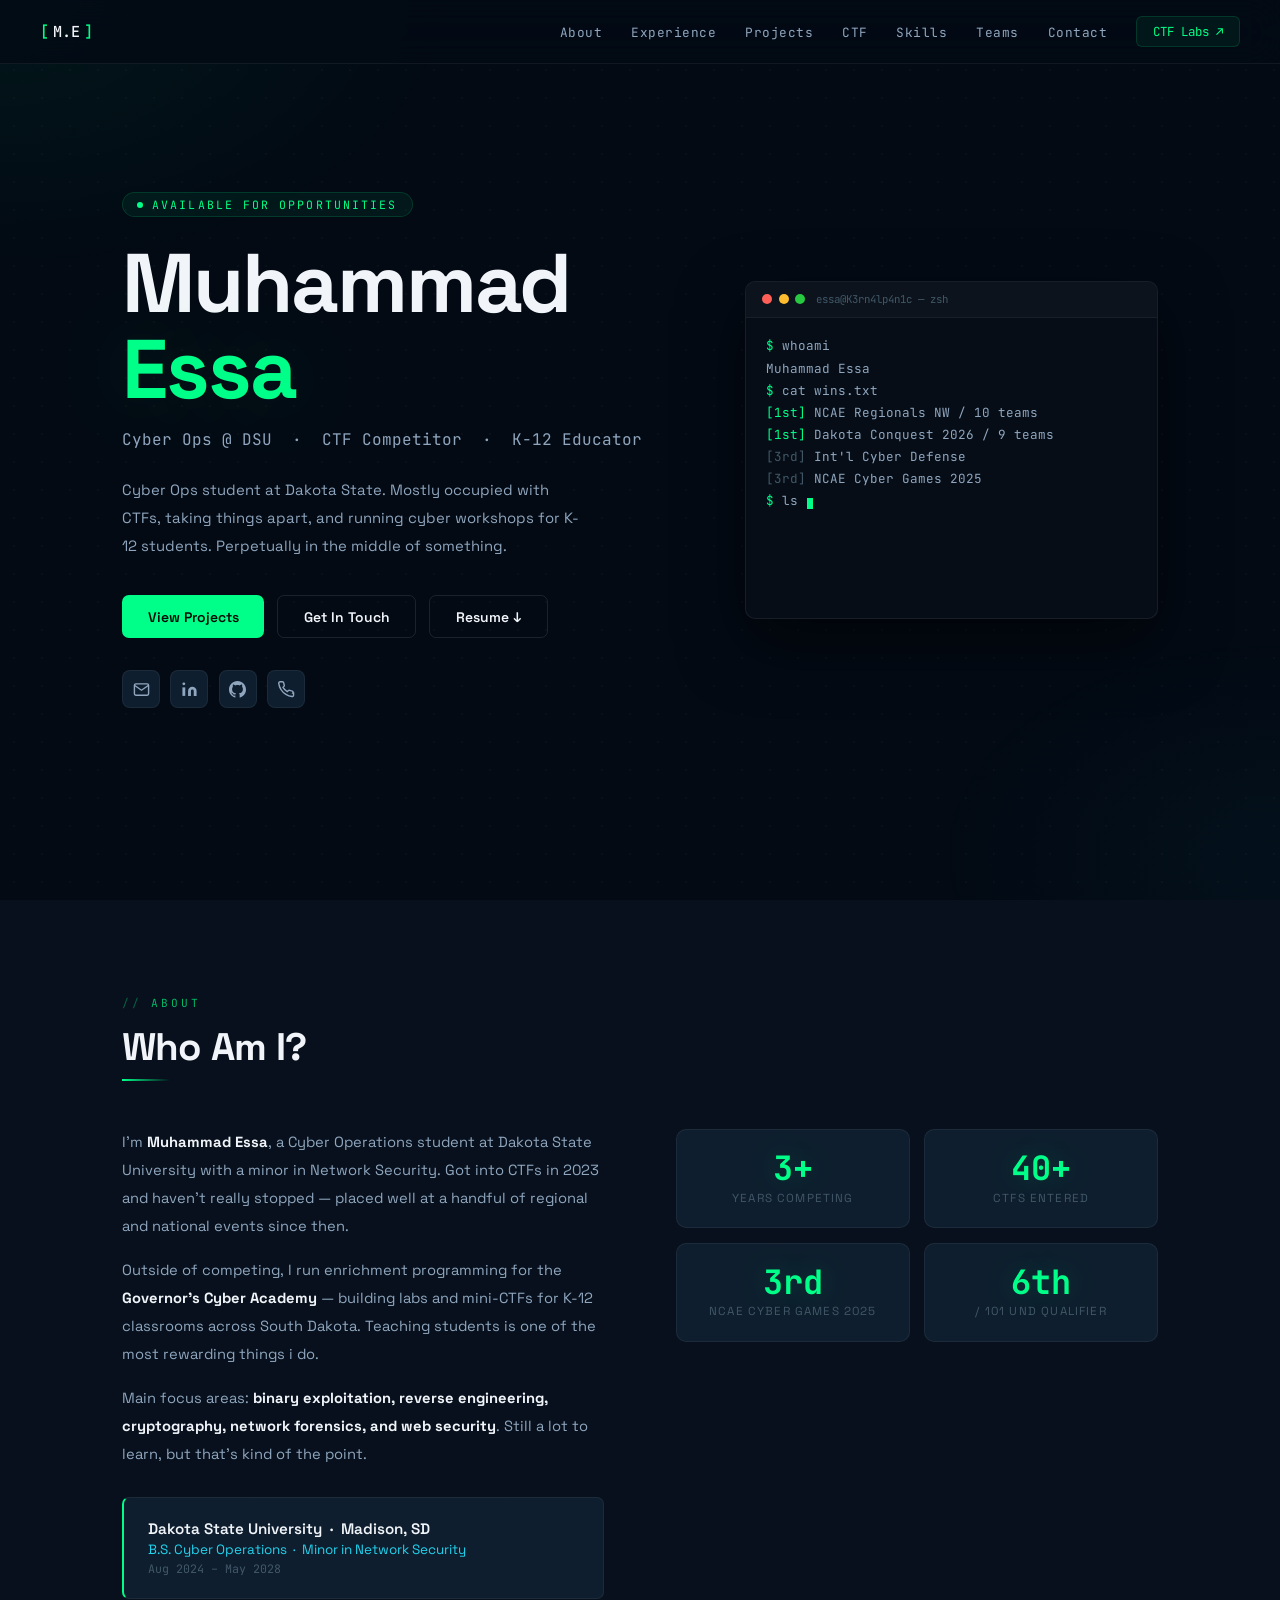
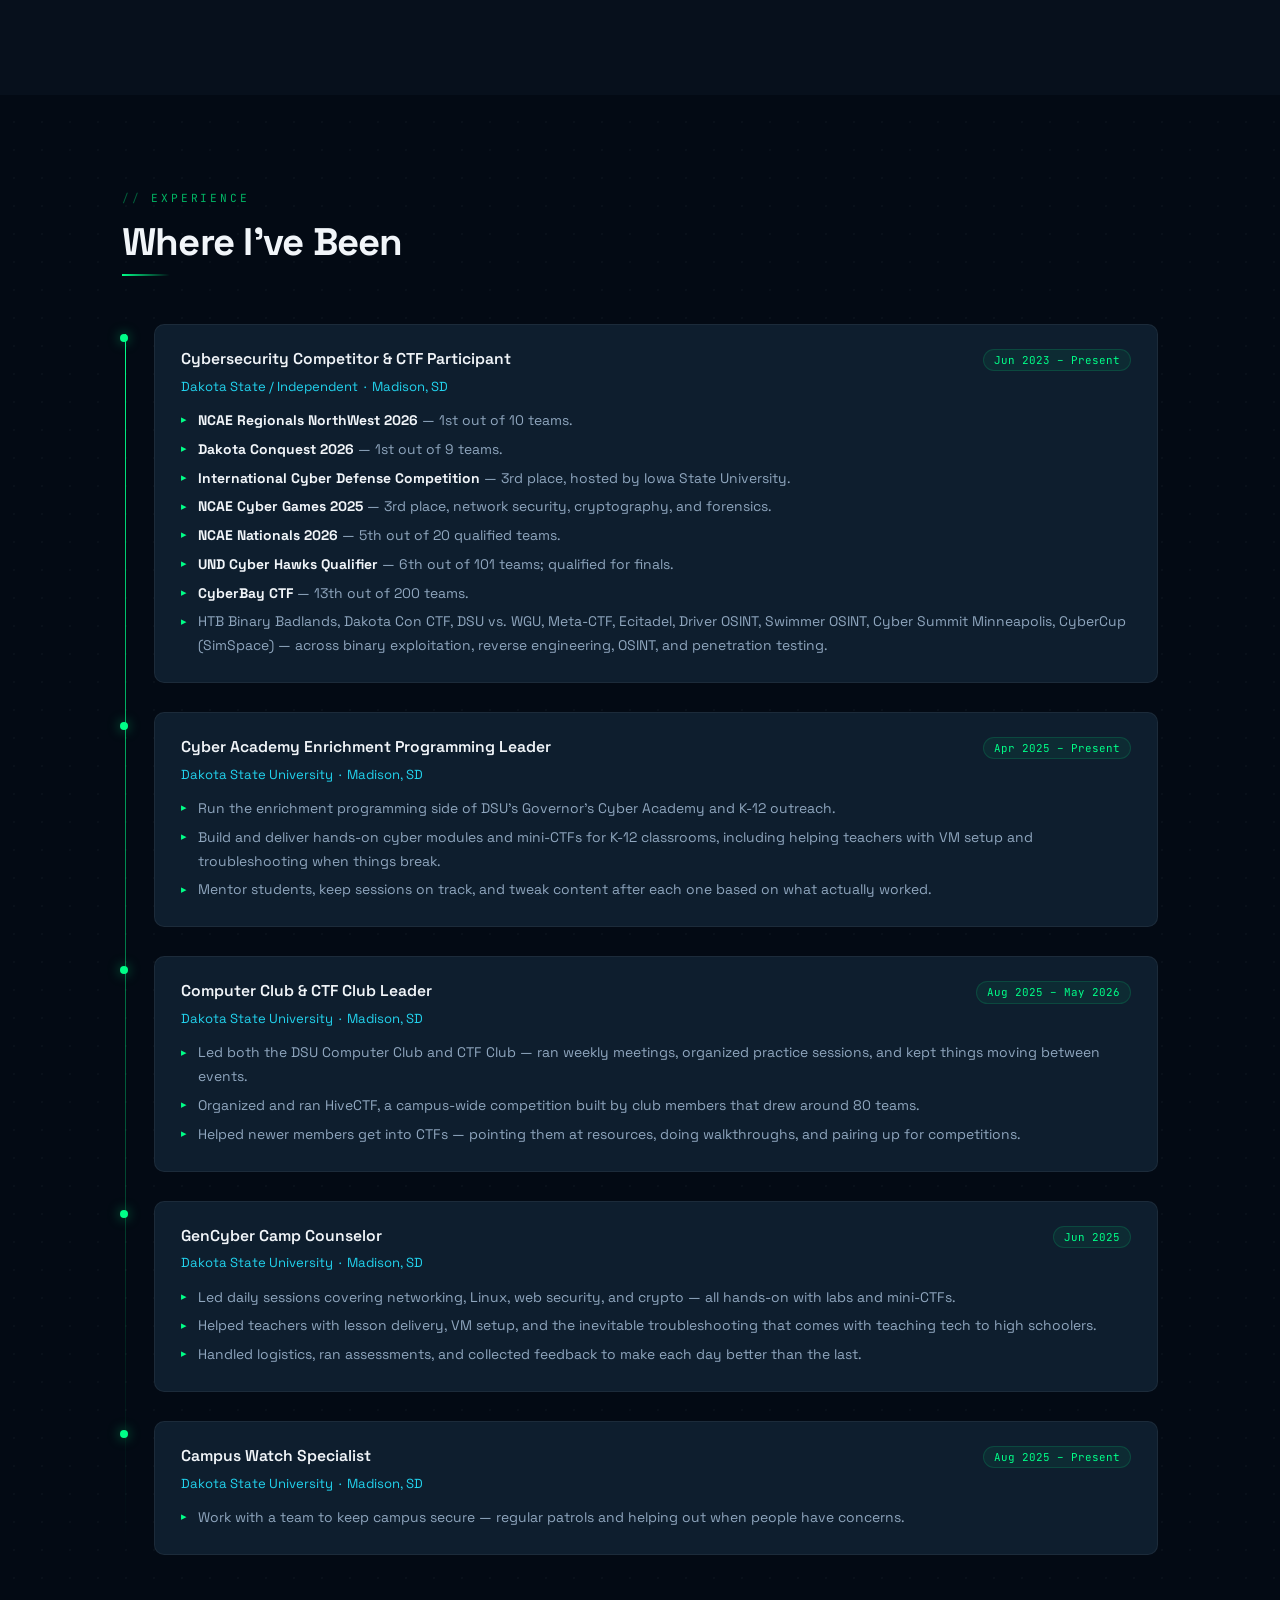
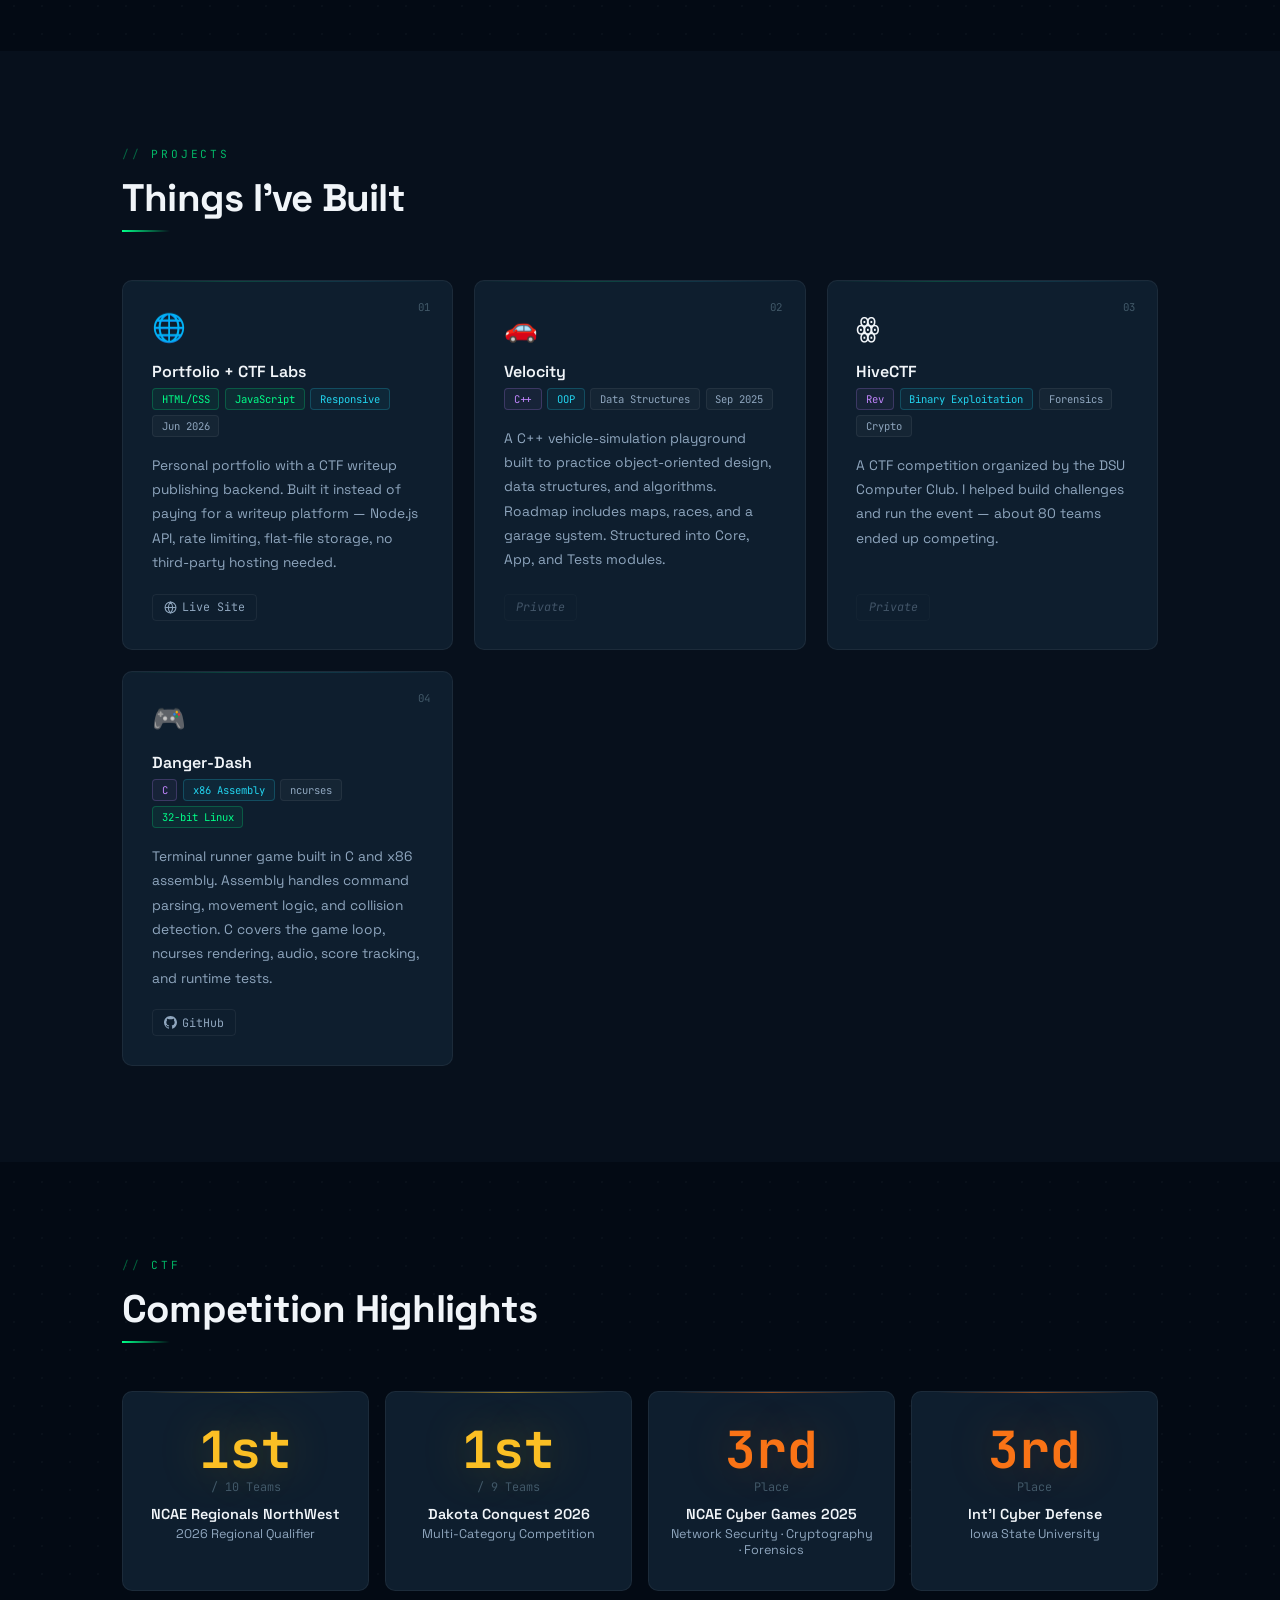
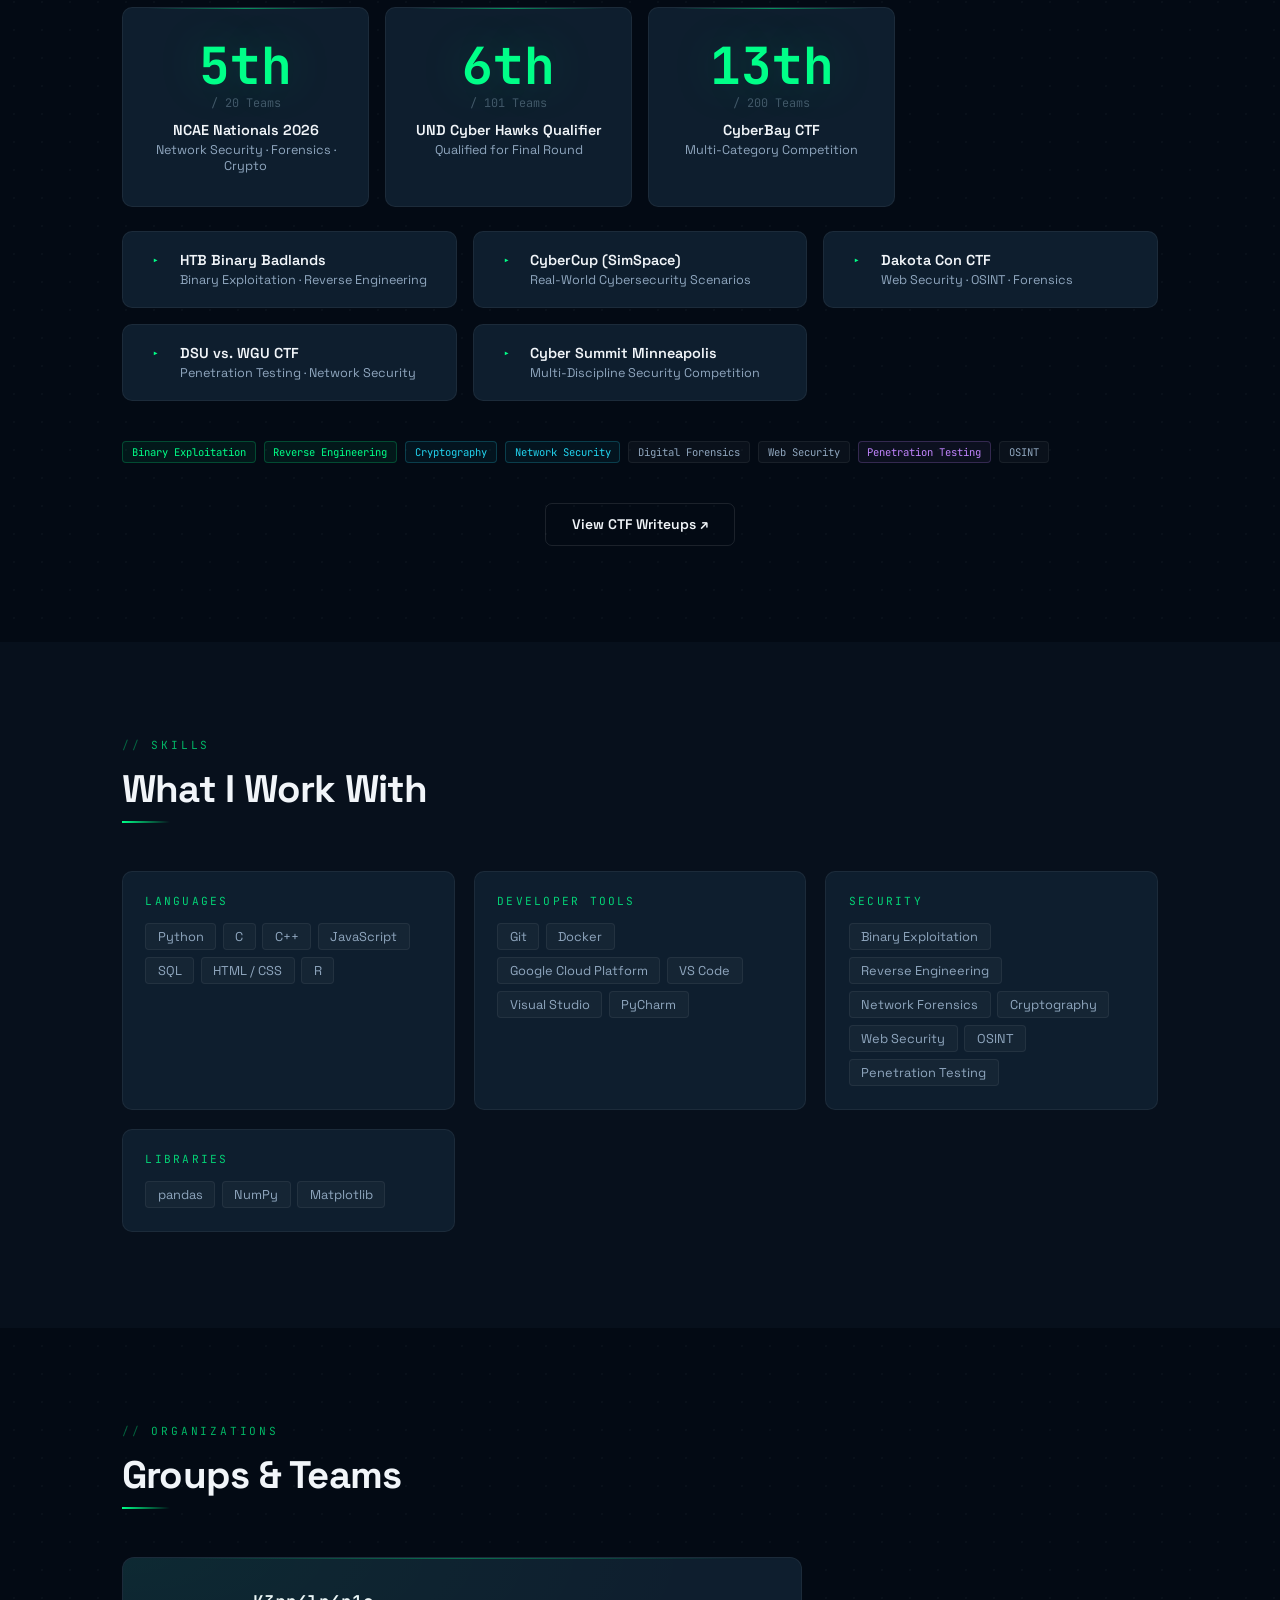
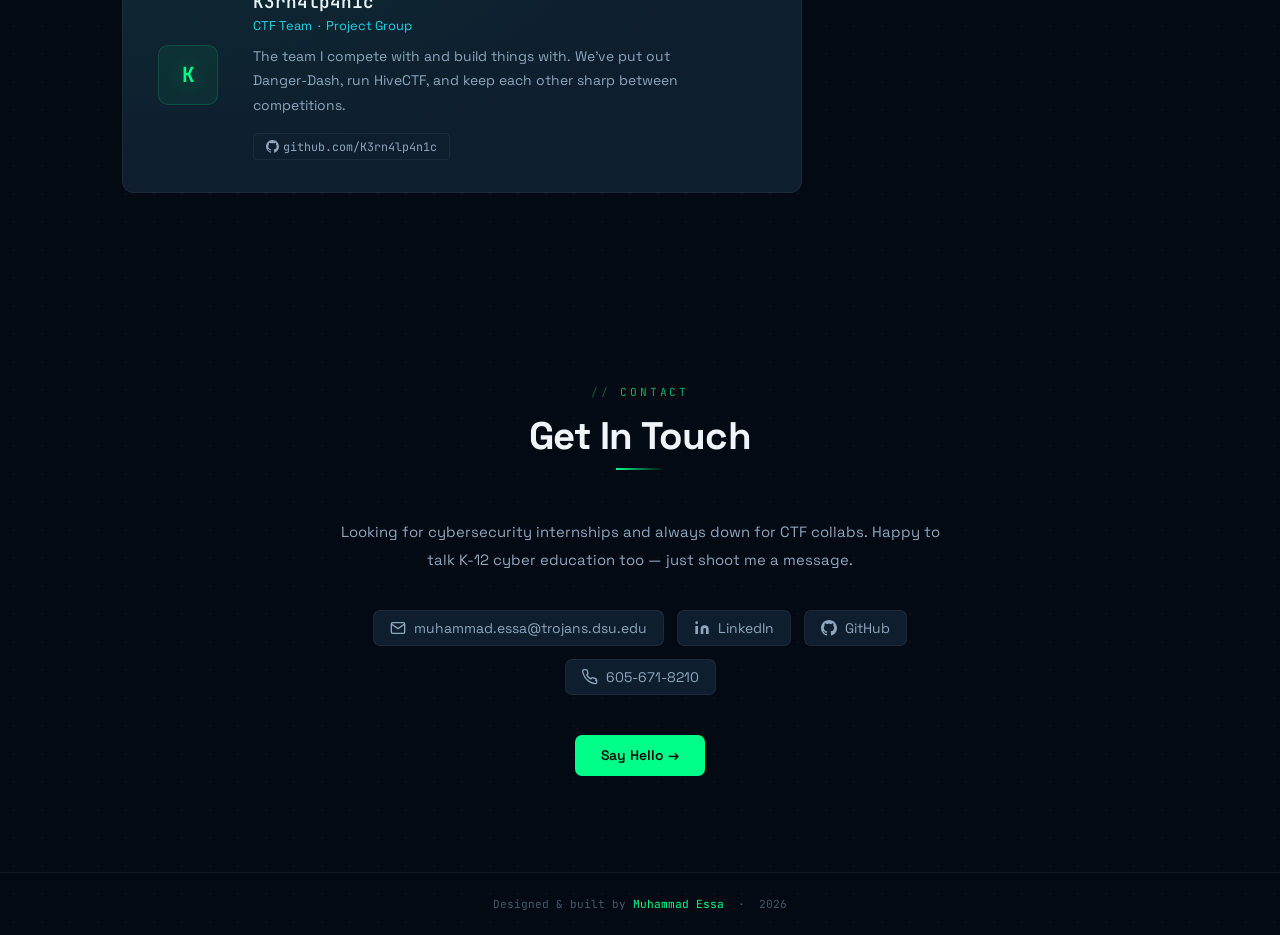
==== commit 5d7a60ac: "Resume and bug fixing" ====
--- a/index.html
+++ b/index.html
@@ -9,6 +9,7 @@
       rel="stylesheet"
     />
     <link rel="stylesheet" href="style.css" />
+    <link rel="icon" href="data:image/svg+xml,<svg xmlns='http://www.w3.org/2000/svg' viewBox='0 0 32 32'><rect width='32' height='32' rx='5' fill='%23030a14'/><text x='16' y='21' font-family='monospace' font-size='13' font-weight='bold' fill='%2300ff88' text-anchor='middle'>ME</text></svg>">
   </head>
   <body>
     <nav id="main-nav" role="navigation" aria-label="Main">
@@ -56,6 +57,7 @@
           <div class="hero-buttons">
             <a href="#projects" class="btn btn-primary">View Projects</a>
             <a href="#contact" class="btn btn-outline">Get In Touch</a>
+            <a href="/resume.pdf" download class="btn btn-outline">Resume ↓</a>
           </div>
           <div class="social-row">
             <a
@@ -174,7 +176,7 @@
               <div class="stat-label">Years Competing</div>
             </div>
             <div class="stat-box">
-              <div class="stat-number">10+</div>
+              <div class="stat-number">40+</div>
               <div class="stat-label">CTFs Entered</div>
             </div>
             <div class="stat-box">
@@ -409,14 +411,7 @@
               App, and Tests modules.
             </p>
             <div class="project-links">
-              <a href="#" class="project-link">
-                <svg viewBox="0 0 24 24" fill="currentColor">
-                  <path
-                    d="M12 0c-6.626 0-12 5.373-12 12 0 5.302 3.438 9.8 8.207 11.387.599.111.793-.261.793-.577v-2.234c-3.338.726-4.033-1.416-4.033-1.416-.546-1.387-1.333-1.756-1.333-1.756-1.089-.745.083-.729.083-.729 1.205.084 1.839 1.237 1.839 1.237 1.07 1.834 2.807 1.304 3.492.997.107-.775.418-1.305.762-1.604-2.665-.305-5.467-1.334-5.467-5.931 0-1.311.469-2.381 1.236-3.221-.124-.303-.535-1.524.117-3.176 0 0 1.008-.322 3.301 1.23.957-.266 1.983-.399 3.003-.404 1.02.005 2.047.138 3.006.404 2.291-1.552 3.297-1.23 3.297-1.23.653 1.653.242 2.874.118 3.176.77.84 1.235 1.911 1.235 3.221 0 4.609-2.807 5.624-5.479 5.921.43.372.823 1.102.823 2.222v3.293c0 .319.192.694.801.576 4.765-1.589 8.199-6.086 8.199-11.386 0-6.627-5.373-12-12-12z"
-                  />
-                </svg>
-                GitHub
-              </a>
+              <span class="project-link project-link--soon" title="Repo not public yet">Private</span>
             </div>
           </div>
           <div class="project-card reveal delay-1">
@@ -435,14 +430,7 @@
               competing.
             </p>
             <div class="project-links">
-              <a href="#" class="project-link">
-                <svg viewBox="0 0 24 24" fill="currentColor">
-                  <path
-                    d="M12 0c-6.626 0-12 5.373-12 12 0 5.302 3.438 9.8 8.207 11.387.599.111.793-.261.793-.577v-2.234c-3.338.726-4.033-1.416-4.033-1.416-.546-1.387-1.333-1.756-1.333-1.756-1.089-.745.083-.729.083-.729 1.205.084 1.839 1.237 1.839 1.237 1.07 1.834 2.807 1.304 3.492.997.107-.775.418-1.305.762-1.604-2.665-.305-5.467-1.334-5.467-5.931 0-1.311.469-2.381 1.236-3.221-.124-.303-.535-1.524.117-3.176 0 0 1.008-.322 3.301 1.23.957-.266 1.983-.399 3.003-.404 1.02.005 2.047.138 3.006.404 2.291-1.552 3.297-1.23 3.297-1.23.653 1.653.242 2.874.118 3.176.77.84 1.235 1.911 1.235 3.221 0 4.609-2.807 5.624-5.479 5.921.43.372.823 1.102.823 2.222v3.293c0 .319.192.694.801.576 4.765-1.589 8.199-6.086 8.199-11.386 0-6.627-5.373-12-12-12z"
-                  />
-                </svg>
-                GitHub
-              </a>
+              <span class="project-link project-link--soon" title="Repo not public yet">Private</span>
             </div>
           </div>
           <div class="project-card reveal delay-1">
--- a/style.css
+++ b/style.css
@@ -398,7 +398,7 @@
   background: var(--surface);
   border: 1px solid rgba(255, 255, 255, 0.06);
   border-radius: 10px;
-  transition: border-color 0.22s, background 0.22s;
+  transition: border-color 0.2s, background 0.2s;
 }
 .stat-box:hover { border-color: rgba(0, 255, 136, 0.2); background: #142436; }
 
@@ -447,7 +447,7 @@
   border: 1px solid rgba(255, 255, 255, 0.06);
   border-radius: 10px;
   padding: 1.5rem 1.6rem;
-  transition: border-color 0.22s, background 0.22s;
+  transition: border-color 0.18s, background 0.25s;
 }
 .exp-card:hover { border-color: rgba(0, 255, 136, 0.13); background: #142436; }
 
@@ -569,6 +569,13 @@
   background: rgba(0, 255, 136, 0.06);
 }
 .project-link svg { width: 13px; height: 13px; flex-shrink: 0; }
+
+.project-link--soon {
+  opacity: 0.4;
+  cursor: default;
+  pointer-events: none;
+  font-style: italic;
+}
 
 .podium {
   display: grid;
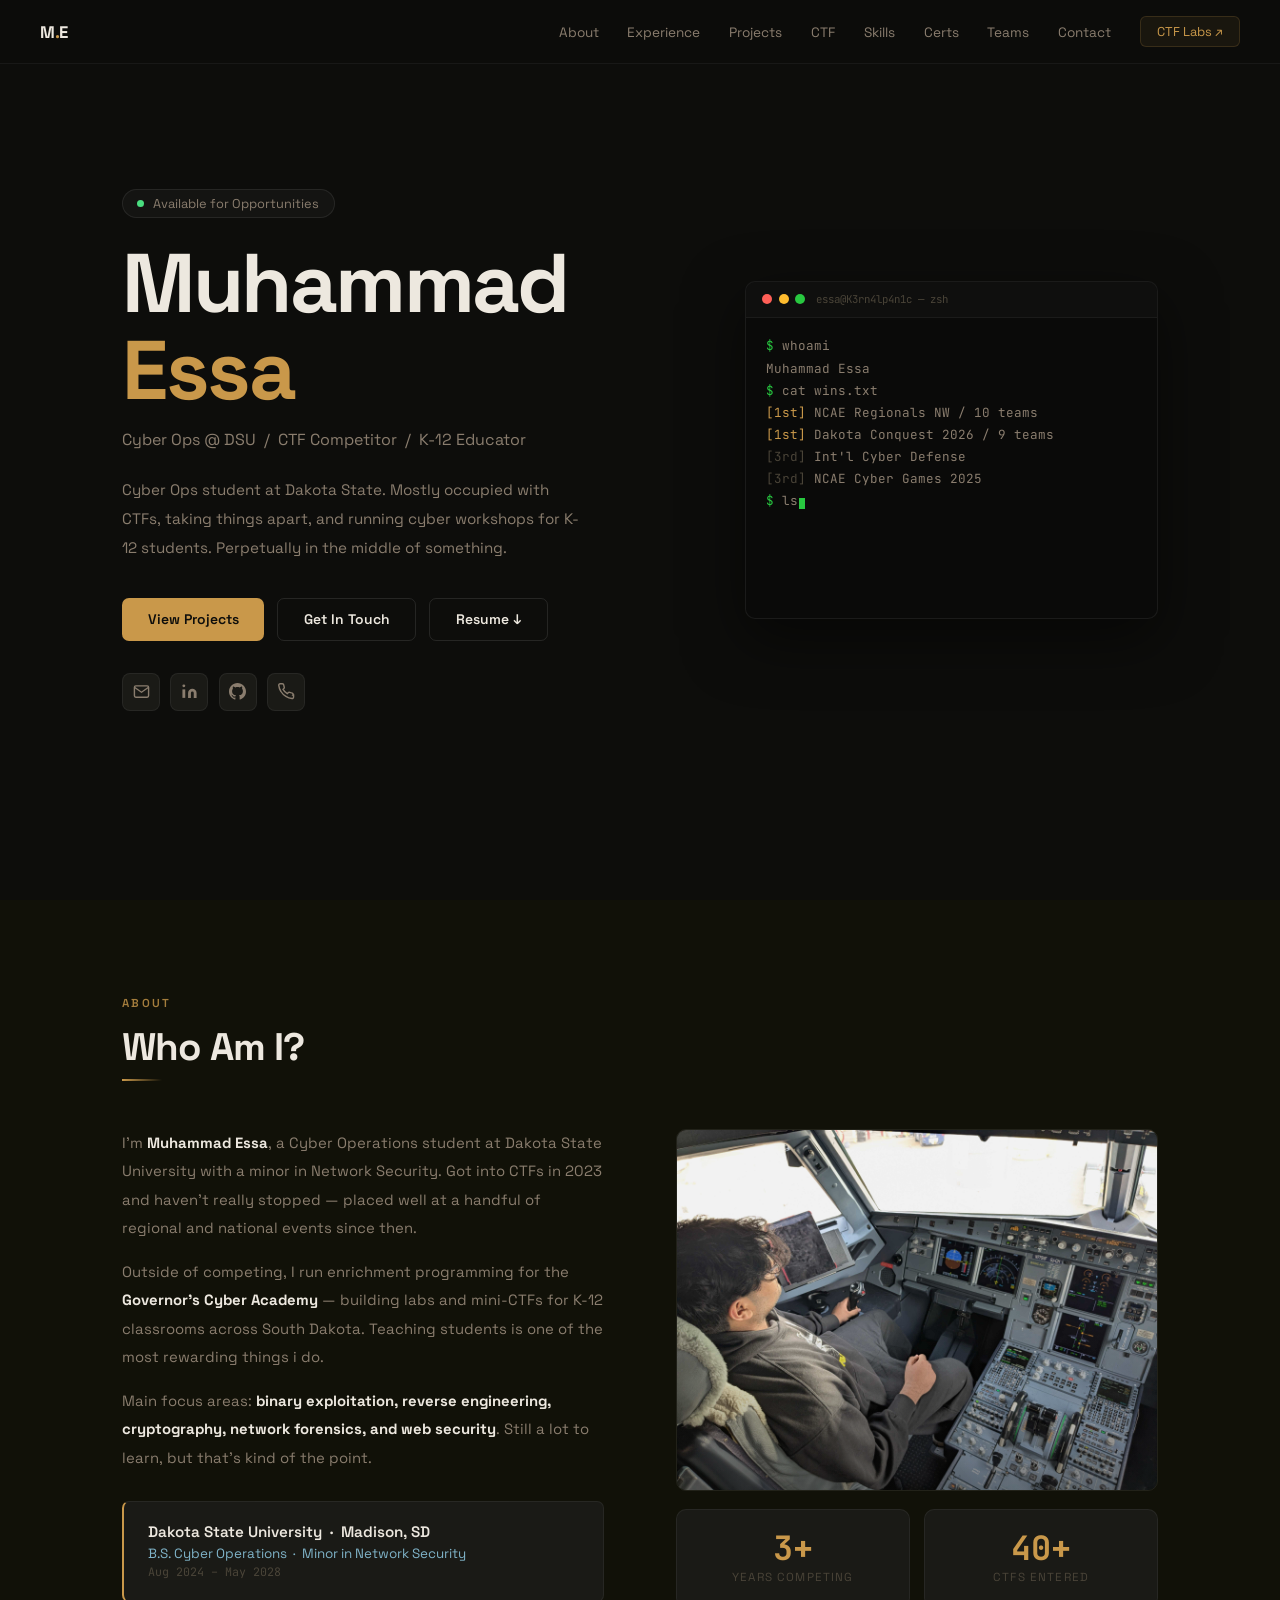
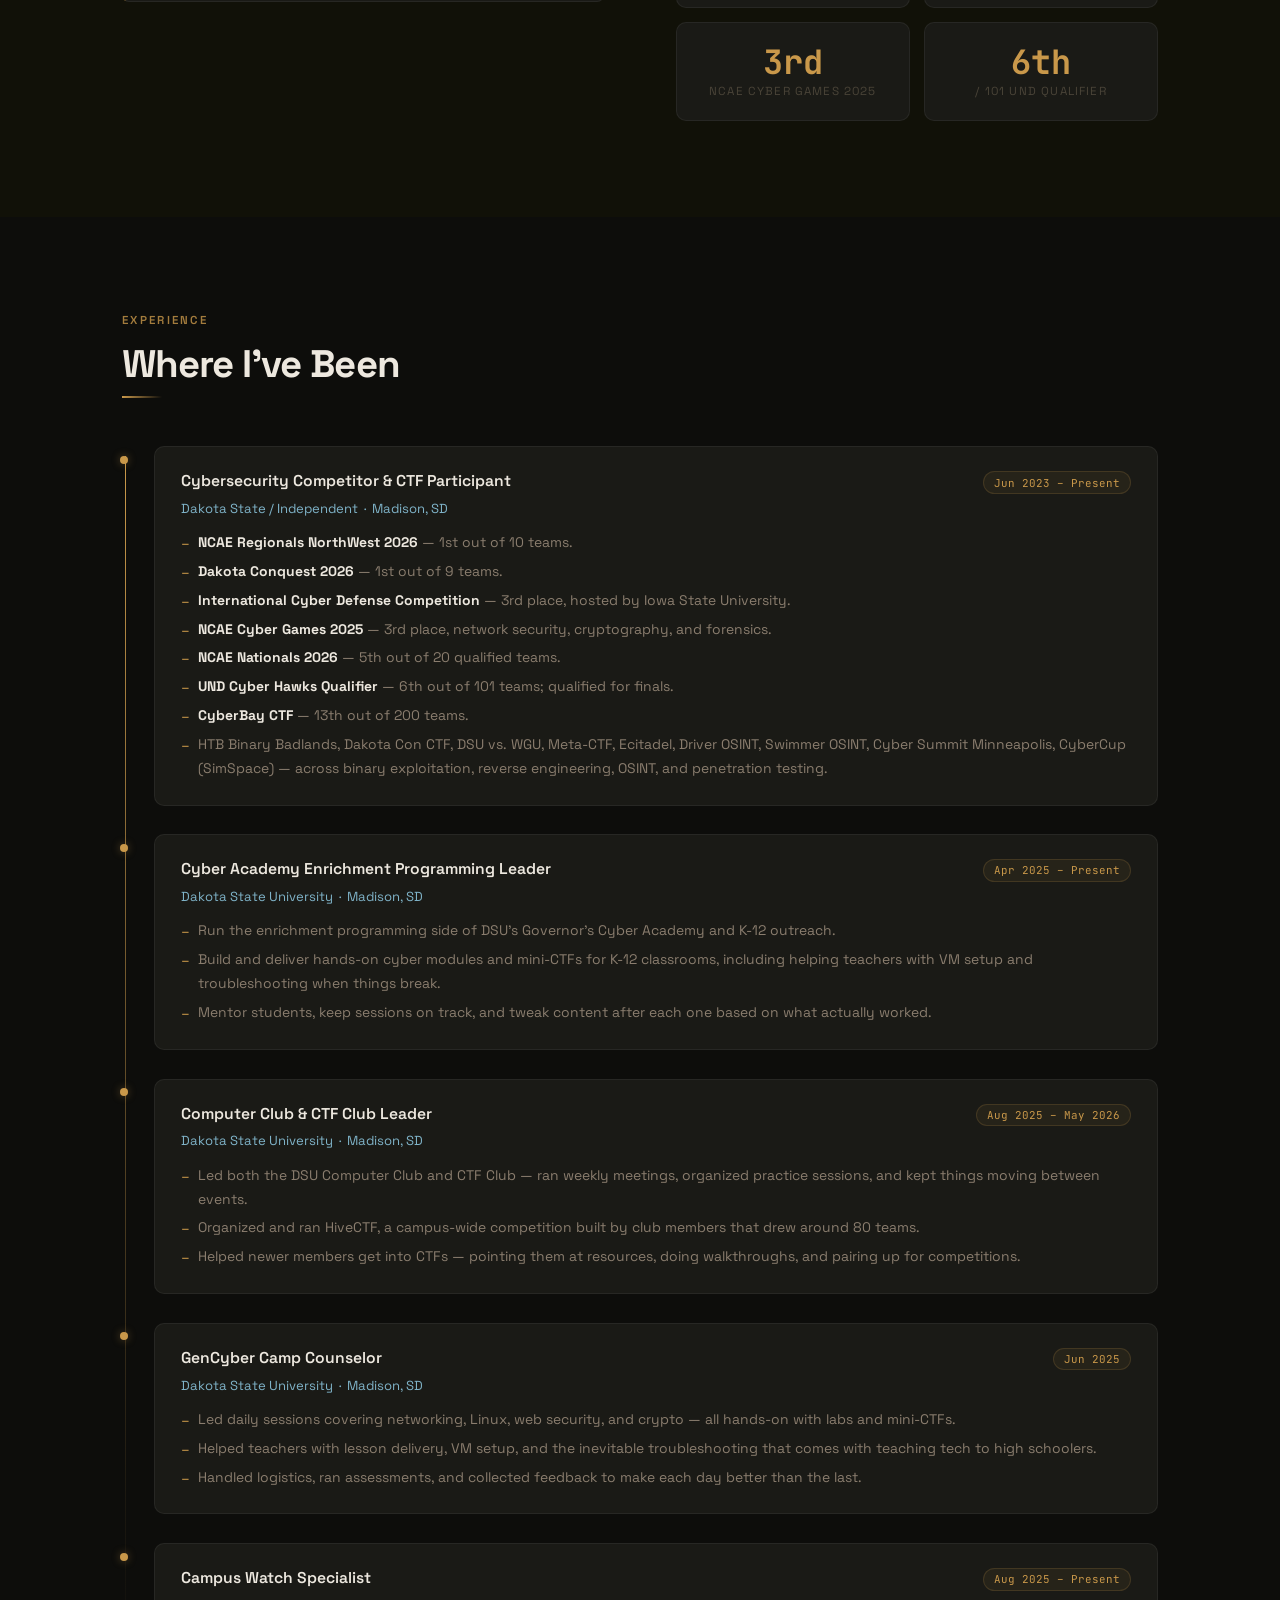
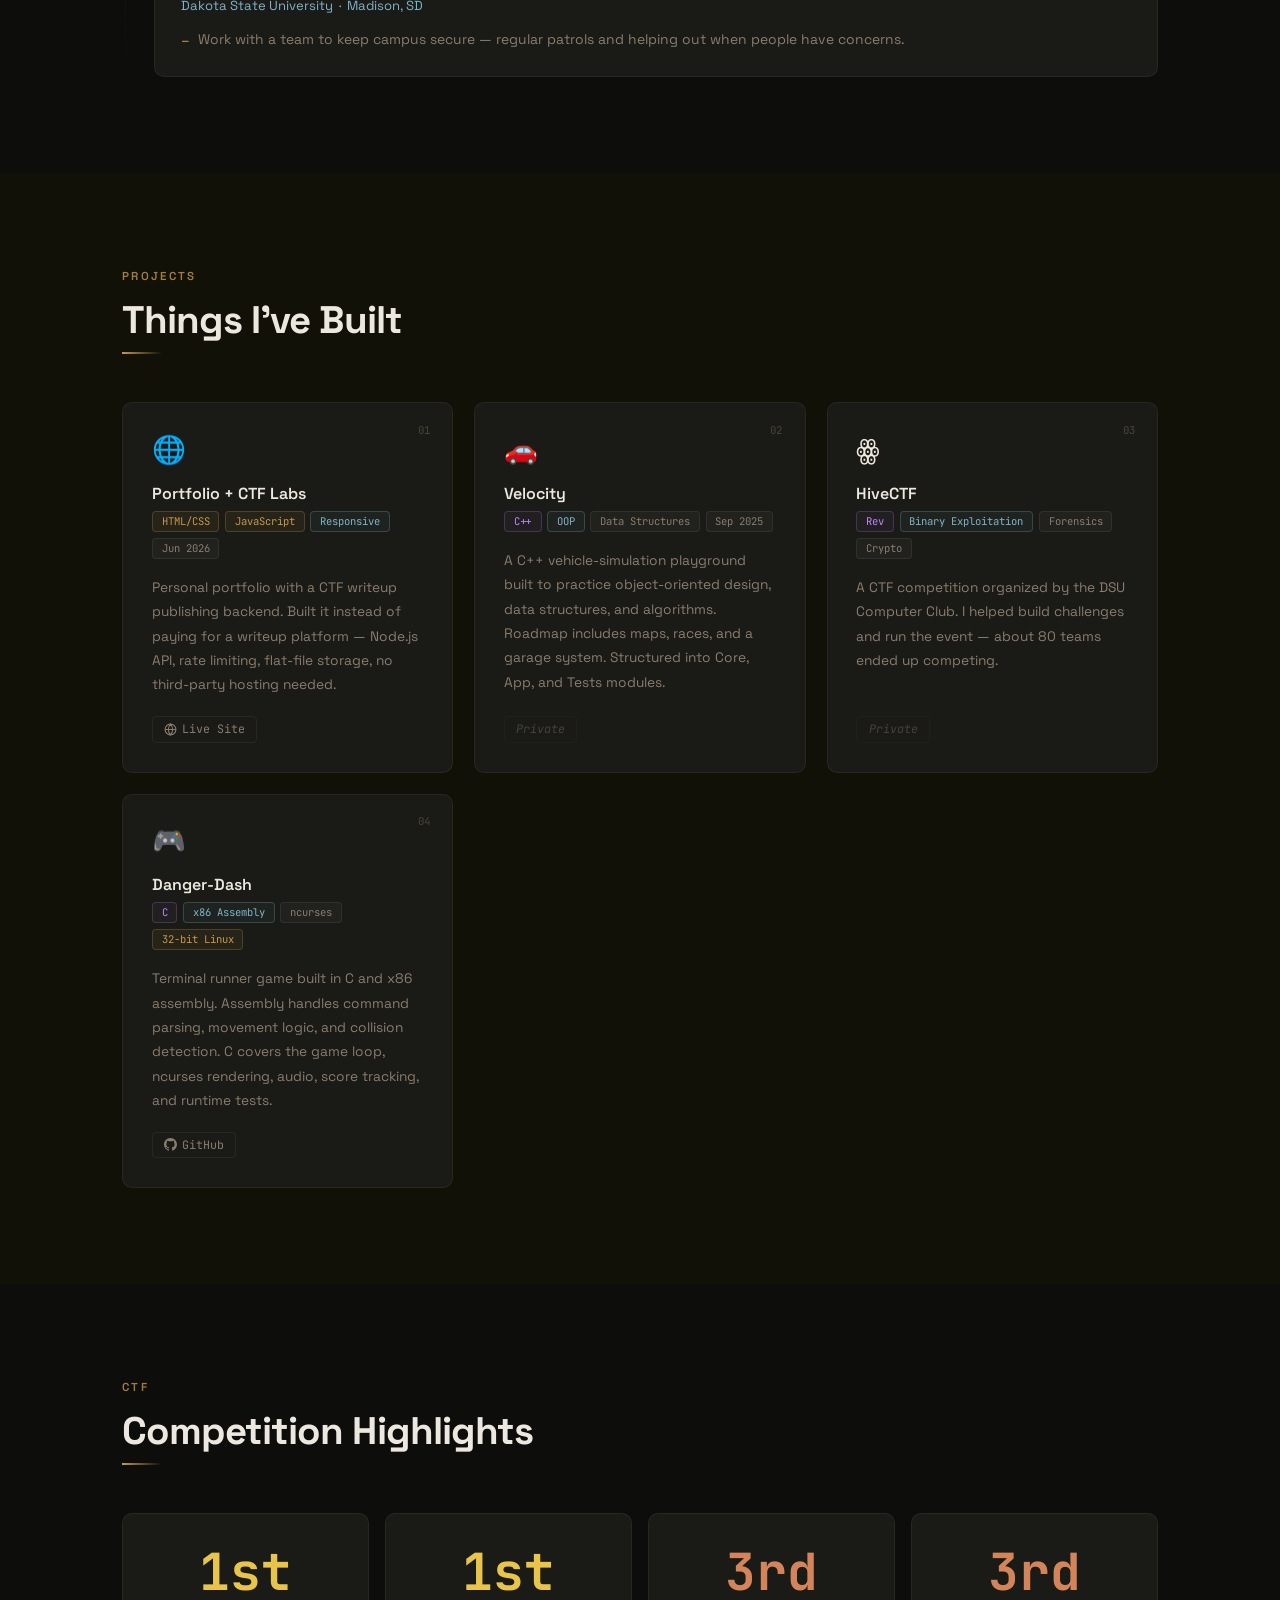
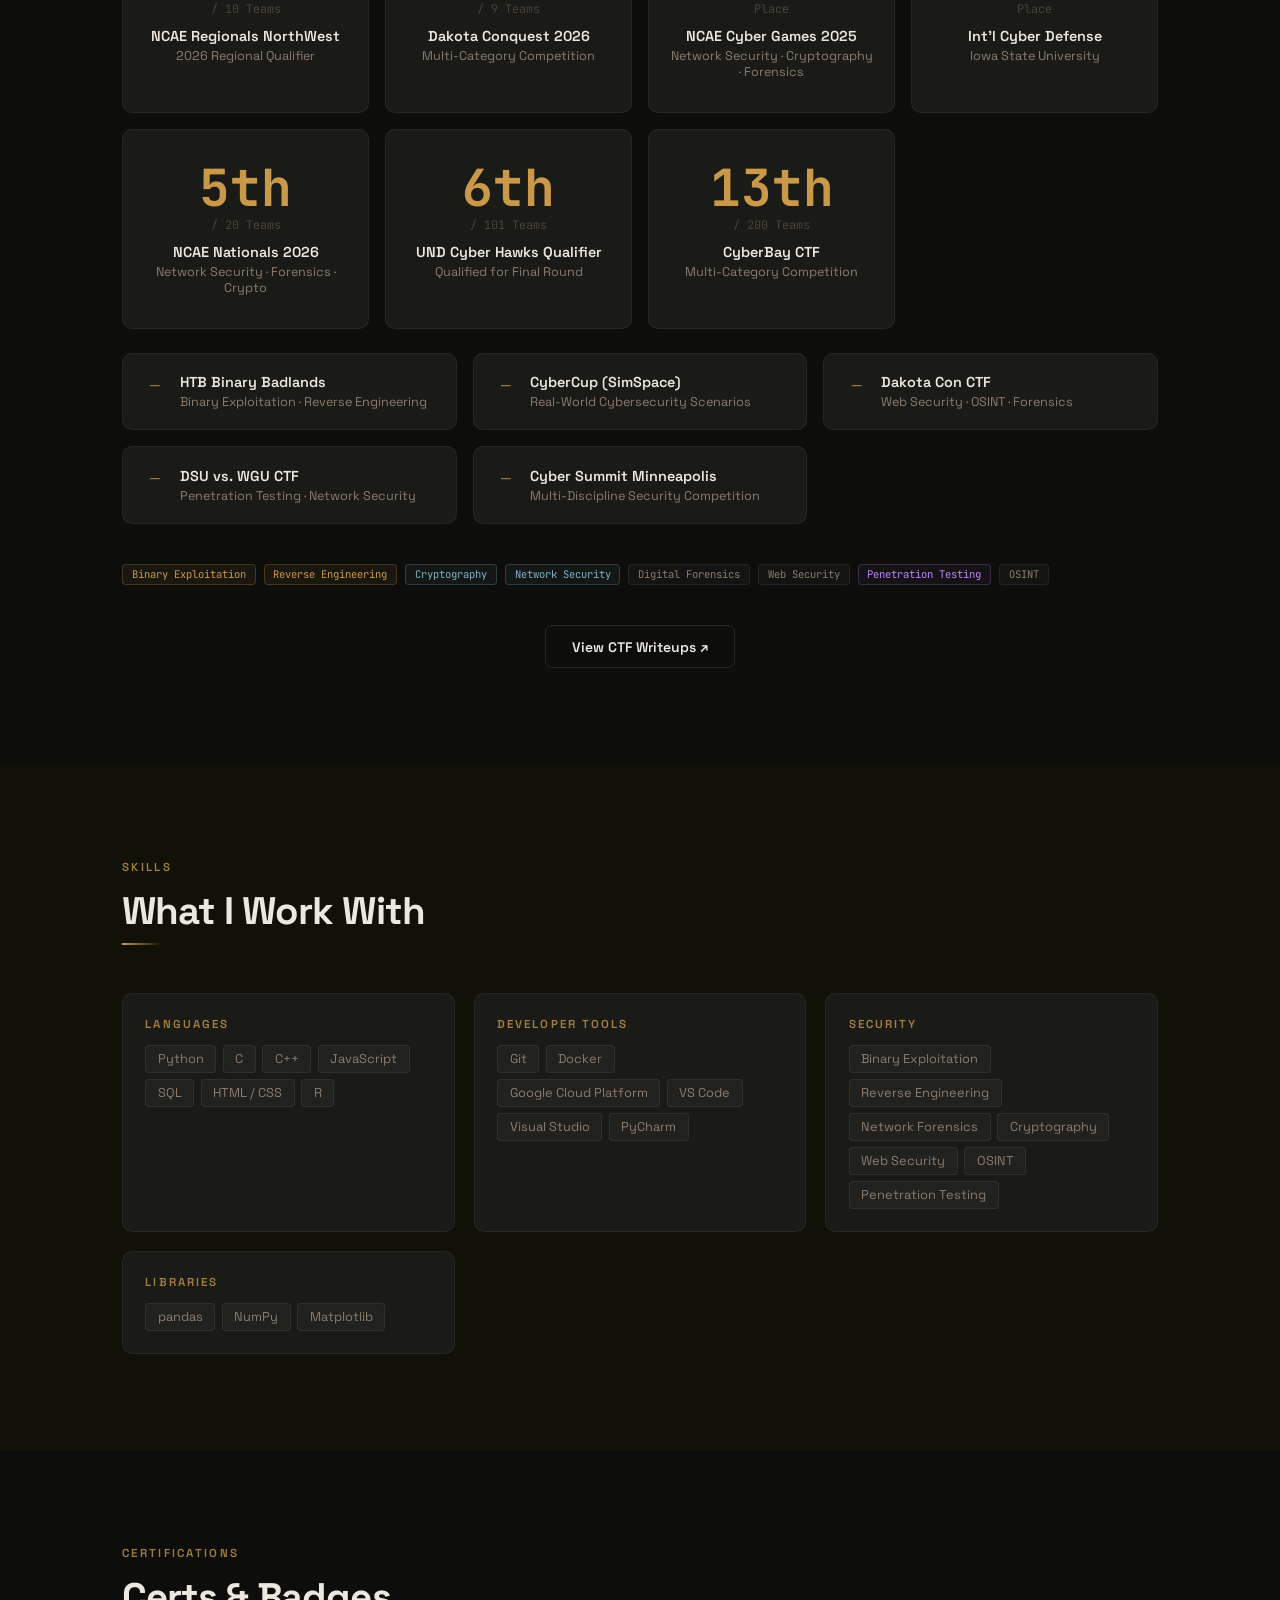
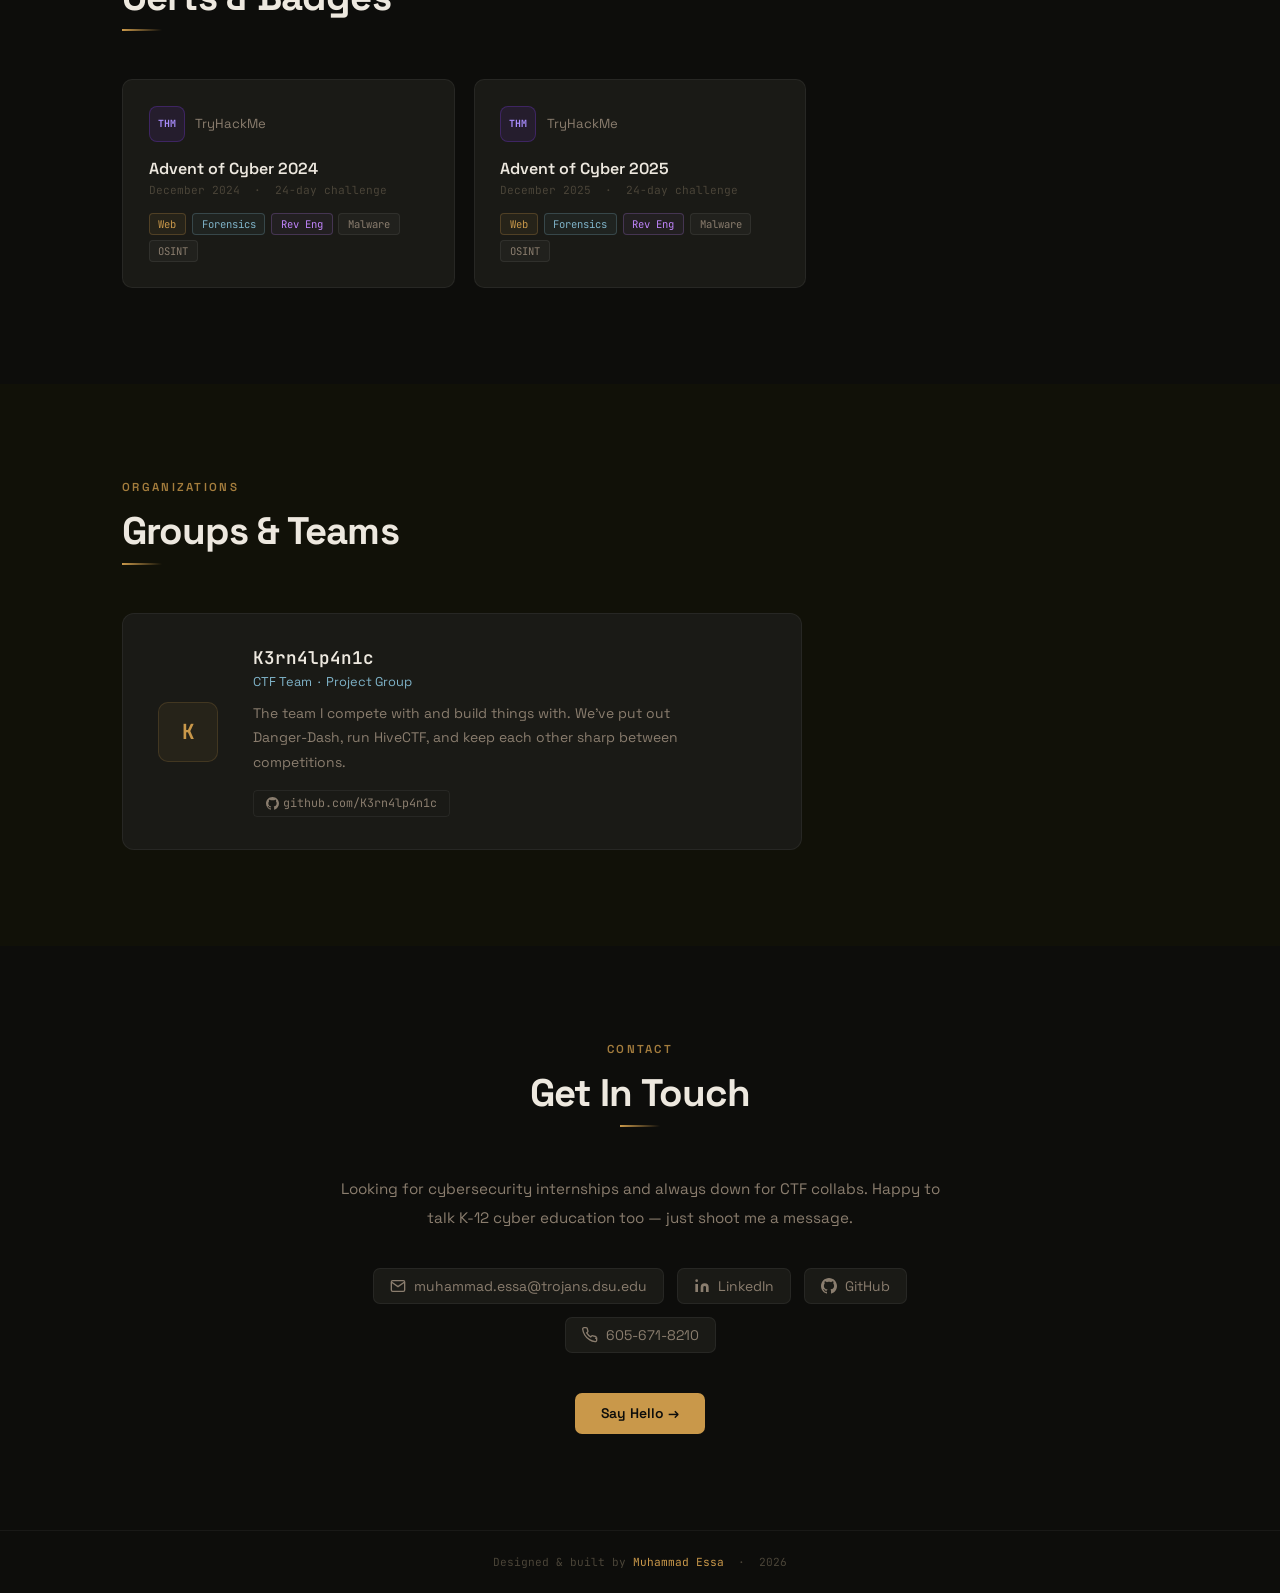
==== commit 20ba2361: "final touches" ====
--- a/index.html
+++ b/index.html
@@ -4,6 +4,19 @@
     <meta charset="UTF-8" />
     <meta name="viewport" content="width=device-width, initial-scale=1.0" />
     <title>Muhammad Essa</title>
+    <meta name="description" content="Cyber Ops student at Dakota State. Mostly into CTFs, taking things apart, and running cyber workshops for K-12 kids. Perpetually in the middle of something.">
+
+    <meta property="og:type"        content="website">
+    <meta property="og:url"         content="https://YOUR_DOMAIN">
+    <meta property="og:title"       content="Muhammad Essa">
+    <meta property="og:description" content="Cyber Ops student at Dakota State. Mostly into CTFs, taking things apart, and running cyber workshops for K-12 kids. Perpetually in the middle of something.">
+    <meta property="og:image"       content="https://YOUR_DOMAIN/og-image.png">
+
+    <meta name="twitter:card"        content="summary_large_image">
+    <meta name="twitter:title"       content="Muhammad Essa">
+    <meta name="twitter:description" content="Cyber Ops student at Dakota State. Mostly into CTFs, taking things apart, and running cyber workshops for K-12 kids. Perpetually in the middle of something.">
+    <meta name="twitter:image"       content="https://YOUR_DOMAIN/og-image.png">
+
     <link
       href="https://fonts.googleapis.com/css2?family=Space+Grotesk:wght@300;400;500;600;700&family=JetBrains+Mono:wght@300;400;500&display=swap"
       rel="stylesheet"
@@ -14,8 +27,7 @@
   <body>
     <nav id="main-nav" role="navigation" aria-label="Main">
       <a href="#" class="brand">
-        <span class="bracket">[</span><span class="name">M.E</span
-        ><span class="bracket">]</span>
+        M<span class="accent">.</span>E
       </a>
       <button class="hamburger" id="hamburger" aria-label="Toggle navigation">
         &#9776;
@@ -27,6 +39,7 @@
           <li><a href="#projects">Projects</a></li>
           <li><a href="#ctf">CTF</a></li>
           <li><a href="#skills">Skills</a></li>
+          <li><a href="#certs">Certs</a></li>
           <li><a href="#orgs">Teams</a></li>
           <li><a href="#contact">Contact</a></li>
         </ul>
@@ -46,8 +59,7 @@
             <span class="last">Essa</span>
           </h1>
           <p class="hero-role">
-            Cyber Ops @ DSU &nbsp;·&nbsp; CTF Competitor &nbsp;·&nbsp; K-12
-            Educator
+            Cyber Ops @ DSU &nbsp;/&nbsp; CTF Competitor &nbsp;/&nbsp; K-12 Educator
           </p>
           <p class="hero-bio">
             Cyber Ops student at Dakota State. Mostly occupied with CTFs, taking
@@ -170,22 +182,27 @@
               <div class="dates">Aug 2024 – May 2028</div>
             </div>
           </div>
-          <div class="stat-grid reveal delay-1">
-            <div class="stat-box">
-              <div class="stat-number">3+</div>
-              <div class="stat-label">Years Competing</div>
-            </div>
-            <div class="stat-box">
-              <div class="stat-number">40+</div>
-              <div class="stat-label">CTFs Entered</div>
-            </div>
-            <div class="stat-box">
-              <div class="stat-number">3rd</div>
-              <div class="stat-label">NCAE Cyber Games 2025</div>
-            </div>
-            <div class="stat-box">
-              <div class="stat-number">6th</div>
-              <div class="stat-label">/ 101 UND Qualifier</div>
+          <div class="about-right reveal delay-1">
+            <div class="about-photo-wrap">
+              <img src="me.jpg" alt="Muhammad Essa in an aircraft cockpit" class="about-photo" />
+            </div>
+            <div class="stat-grid">
+              <div class="stat-box">
+                <div class="stat-number">3+</div>
+                <div class="stat-label">Years Competing</div>
+              </div>
+              <div class="stat-box">
+                <div class="stat-number">40+</div>
+                <div class="stat-label">CTFs Entered</div>
+              </div>
+              <div class="stat-box">
+                <div class="stat-number">3rd</div>
+                <div class="stat-label">NCAE Cyber Games 2025</div>
+              </div>
+              <div class="stat-box">
+                <div class="stat-number">6th</div>
+                <div class="stat-label">/ 101 UND Qualifier</div>
+              </div>
             </div>
           </div>
         </div>
@@ -524,7 +541,7 @@
         </div>
         <div class="other-events">
           <div class="event-card reveal">
-            <div class="event-mark">▸</div>
+            <div class="event-mark">—</div>
             <div>
               <div class="event-name">HTB Binary Badlands</div>
               <div class="event-sub">
@@ -533,21 +550,21 @@
             </div>
           </div>
           <div class="event-card reveal">
-            <div class="event-mark">▸</div>
+            <div class="event-mark">—</div>
             <div>
               <div class="event-name">CyberCup (SimSpace)</div>
               <div class="event-sub">Real-World Cybersecurity Scenarios</div>
             </div>
           </div>
           <div class="event-card reveal">
-            <div class="event-mark">▸</div>
+            <div class="event-mark">—</div>
             <div>
               <div class="event-name">Dakota Con CTF</div>
               <div class="event-sub">Web Security · OSINT · Forensics</div>
             </div>
           </div>
           <div class="event-card reveal">
-            <div class="event-mark">▸</div>
+            <div class="event-mark">—</div>
             <div>
               <div class="event-name">DSU vs. WGU CTF</div>
               <div class="event-sub">
@@ -556,7 +573,7 @@
             </div>
           </div>
           <div class="event-card reveal">
-            <div class="event-mark">▸</div>
+            <div class="event-mark">—</div>
             <div>
               <div class="event-name">Cyber Summit Minneapolis</div>
               <div class="event-sub">Multi-Discipline Security Competition</div>
@@ -634,7 +651,47 @@
       </div>
     </section>
 
-    <section id="orgs">
+    <section id="certs">
+      <div class="wrap">
+        <p class="section-tag">Certifications</p>
+        <h2>Certs & Badges</h2>
+        <div class="underline"></div>
+        <div class="certs-grid">
+          <div class="cert-card reveal">
+            <div class="cert-issuer-row">
+              <div class="cert-issuer-badge thm">THM</div>
+              <span class="cert-issuer-name">TryHackMe</span>
+            </div>
+            <div class="cert-name">Advent of Cyber 2024</div>
+            <div class="cert-meta">December 2024 &nbsp;·&nbsp; 24-day challenge</div>
+            <div class="cert-tags">
+              <span class="tag green">Web</span>
+              <span class="tag cyan">Forensics</span>
+              <span class="tag purple">Rev Eng</span>
+              <span class="tag">Malware</span>
+              <span class="tag">OSINT</span>
+            </div>
+          </div>
+          <div class="cert-card reveal delay-1">
+            <div class="cert-issuer-row">
+              <div class="cert-issuer-badge thm">THM</div>
+              <span class="cert-issuer-name">TryHackMe</span>
+            </div>
+            <div class="cert-name">Advent of Cyber 2025</div>
+            <div class="cert-meta">December 2025 &nbsp;·&nbsp; 24-day challenge</div>
+            <div class="cert-tags">
+              <span class="tag green">Web</span>
+              <span class="tag cyan">Forensics</span>
+              <span class="tag purple">Rev Eng</span>
+              <span class="tag">Malware</span>
+              <span class="tag">OSINT</span>
+            </div>
+          </div>
+        </div>
+      </div>
+    </section>
+
+    <section id="orgs" class="alt-bg">
       <div class="wrap">
         <p class="section-tag">Organizations</p>
         <h2>Groups &amp; Teams</h2>
--- a/style.css
+++ b/style.css
@@ -1,11 +1,12 @@
 :root {
-  --green:   #00ff88;
-  --bg:      #030a14;
-  --bg2:     #07101c;
-  --surface: #0e1e2e;
-  --text:    #f1f5f9;
-  --muted:   #8fa6be;
-  --faint:   #415868;
+  --accent:  #c9984a;
+  --bg:      #0d0d0b;
+  --bg2:     #111108;
+  --surface: #1a1a16;
+  --text:    #ede8df;
+  --muted:   #8a7d6e;
+  --faint:   #4a4438;
+  --cyan:    #7fb3c8;
 }
 
 *, *::before, *::after {
@@ -21,30 +22,17 @@
 
 body {
   background-color: var(--bg);
-  background-image: radial-gradient(rgba(148, 163, 184, 0.04) 1px, transparent 1px);
-  background-size: 28px 28px;
   color: var(--text);
   font-family: 'Space Grotesk', sans-serif;
   overflow-x: hidden;
 }
 
-body::before {
-  content: '';
-  position: fixed;
-  inset: 0;
-  z-index: 0;
-  pointer-events: none;
-  background:
-    radial-gradient(ellipse 65% 55% at 0% 0%,   rgba(0, 255, 136, 0.055), transparent 55%),
-    radial-gradient(ellipse 50% 45% at 100% 95%, rgba(34, 211, 238, 0.035), transparent 55%);
-}
-
 ::-webkit-scrollbar       { width: 4px; }
 ::-webkit-scrollbar-track { background: var(--bg); }
-::-webkit-scrollbar-thumb { background: rgba(0, 255, 136, 0.28); border-radius: 2px; }
+::-webkit-scrollbar-thumb { background: rgba(201, 152, 74, 0.3); border-radius: 2px; }
 
 :focus-visible {
-  outline: 2px solid var(--green);
+  outline: 2px solid var(--accent);
   outline-offset: 3px;
   border-radius: 3px;
 }
@@ -59,13 +47,14 @@
 
 .reveal {
   opacity: 0;
-  transform: translateY(22px);
-  transition: opacity 0.55s ease, transform 0.55s ease;
+  transform: translateY(18px);
+  transition: opacity 0.5s ease, transform 0.5s ease;
 }
 .reveal.visible  { opacity: 1; transform: none; }
 .reveal.delay-1  { transition-delay: 0.08s; }
 .reveal.delay-2  { transition-delay: 0.16s; }
 
+/* ── NAV ── */
 nav {
   position: fixed;
   top: 0; left: 0; right: 0;
@@ -75,25 +64,24 @@
   display: flex;
   align-items: center;
   justify-content: space-between;
-  background: rgba(3, 10, 20, 0.8);
-  backdrop-filter: blur(18px);
-  -webkit-backdrop-filter: blur(18px);
-  border-bottom: 1px solid rgba(255, 255, 255, 0.06);
+  background: rgba(13, 13, 11, 0.85);
+  backdrop-filter: blur(16px);
+  -webkit-backdrop-filter: blur(16px);
+  border-bottom: 1px solid rgba(255, 255, 255, 0.05);
   transition: background 0.3s;
 }
 
-nav.scrolled { background: rgba(3, 10, 20, 0.97); }
+nav.scrolled { background: rgba(13, 13, 11, 0.97); }
 
 .brand {
-  font-family: 'JetBrains Mono', monospace;
-  font-size: 0.95rem;
-  font-weight: 500;
+  font-family: 'Space Grotesk', sans-serif;
+  font-size: 1.05rem;
+  font-weight: 700;
   text-decoration: none;
-  display: flex;
-  gap: 0.25rem;
-}
-.brand .bracket { color: var(--green); }
-.brand .name    { color: var(--text); }
+  color: var(--text);
+  letter-spacing: -0.02em;
+}
+.brand .accent { color: var(--accent); }
 
 .nav-right { display: flex; align-items: center; gap: 1.8rem; }
 
@@ -106,30 +94,27 @@
 
 nav ul a {
   color: var(--muted);
-  font-size: 0.8rem;
-  font-family: 'JetBrains Mono', monospace;
-  letter-spacing: 0.04em;
+  font-size: 0.85rem;
   text-decoration: none;
   transition: color 0.2s;
 }
 
-nav ul a:hover, nav ul a.active { color: var(--text); }
-nav ul a.active { color: var(--green); }
+nav ul a:hover { color: var(--text); }
+nav ul a.active { color: var(--accent); }
 
 .nav-labs-link {
   display: inline-flex;
   align-items: center;
   padding: 0.38rem 1rem;
   border-radius: 6px;
-  background: rgba(0, 255, 136, 0.06);
-  border: 1px solid rgba(0, 255, 136, 0.14);
-  color: var(--green);
-  font-size: 0.78rem;
-  font-family: 'JetBrains Mono', monospace;
+  background: rgba(201, 152, 74, 0.07);
+  border: 1px solid rgba(201, 152, 74, 0.18);
+  color: var(--accent);
+  font-size: 0.8rem;
   text-decoration: none;
   transition: background 0.2s;
 }
-.nav-labs-link:hover { background: rgba(0, 255, 136, 0.12); }
+.nav-labs-link:hover { background: rgba(201, 152, 74, 0.14); }
 
 .hamburger {
   display: none;
@@ -141,6 +126,7 @@
   padding: 0.3rem;
 }
 
+/* ── BUTTONS ── */
 .btn {
   display: inline-flex;
   align-items: center;
@@ -156,10 +142,10 @@
   border: none;
 }
 
-.btn-primary { background: var(--green); color: #020c07; }
+.btn-primary { background: var(--accent); color: #0d0d0b; }
 .btn-primary:hover {
-  background: #00e87a;
-  box-shadow: 0 0 32px rgba(0, 255, 136, 0.28);
+  background: #d4a455;
+  box-shadow: 0 0 24px rgba(201, 152, 74, 0.25);
 }
 
 .btn-outline {
@@ -168,24 +154,26 @@
   border: 1px solid rgba(255, 255, 255, 0.1);
 }
 .btn-outline:hover {
-  border-color: rgba(255, 255, 255, 0.2);
+  border-color: rgba(255, 255, 255, 0.18);
   background: rgba(255, 255, 255, 0.04);
 }
 
+/* ── TAGS ── */
 .tag {
   font-family: 'JetBrains Mono', monospace;
   font-size: 0.66rem;
   padding: 0.17rem 0.55rem;
   border-radius: 4px;
   background: rgba(255, 255, 255, 0.03);
-  border: 1px solid rgba(255, 255, 255, 0.06);
-  color: var(--muted);
-}
-
-.tag.green  { border-color: rgba(0, 255, 136, 0.22);   color: var(--green); background: rgba(0, 255, 136, 0.06);   }
-.tag.cyan   { border-color: rgba(34, 211, 238, 0.22);  color: #22d3ee;      background: rgba(34, 211, 238, 0.05);  }
-.tag.purple { border-color: rgba(192, 132, 252, 0.22); color: #c084fc;      background: rgba(192, 132, 252, 0.05); }
-
+  border: 1px solid rgba(255, 255, 255, 0.07);
+  color: var(--muted);
+}
+
+.tag.green  { border-color: rgba(201, 152, 74, 0.25); color: var(--accent); background: rgba(201, 152, 74, 0.07); }
+.tag.cyan   { border-color: rgba(127, 179, 200, 0.25); color: var(--cyan);   background: rgba(127, 179, 200, 0.06); }
+.tag.purple { border-color: rgba(192, 132, 252, 0.22); color: #c084fc;       background: rgba(192, 132, 252, 0.05); }
+
+/* ── HERO ── */
 #hero {
   min-height: 100vh;
   display: flex;
@@ -206,12 +194,13 @@
   padding: 0 2rem;
 }
 
+/* ── TERMINAL ── */
 .term-card {
-  background: #060d17;
+  background: #0a0a09;
   border: 1px solid rgba(255, 255, 255, 0.07);
   border-radius: 10px;
   overflow: hidden;
-  box-shadow: 0 24px 64px rgba(0, 0, 0, 0.55);
+  box-shadow: 0 20px 60px rgba(0, 0, 0, 0.5);
 }
 
 .term-bar {
@@ -219,7 +208,7 @@
   align-items: center;
   gap: 0.4rem;
   padding: 0.65rem 1rem;
-  background: rgba(255, 255, 255, 0.025);
+  background: rgba(255, 255, 255, 0.02);
   border-bottom: 1px solid rgba(255, 255, 255, 0.05);
 }
 
@@ -245,16 +234,16 @@
   color: var(--muted);
 }
 
-.t-ps  { color: var(--green); }
+.t-ps  { color: #28c840; }
 .t-out { color: var(--muted); }
-.t-hi  { color: var(--green); }
+.t-hi  { color: var(--accent); }
 .t-lo  { color: var(--faint); }
 
 .t-cur {
   display: inline-block;
   width: 6px;
   height: 0.9em;
-  background: var(--green);
+  background: #28c840;
   vertical-align: text-bottom;
   margin-left: 1px;
   animation: blink 1.1s step-end infinite;
@@ -265,56 +254,54 @@
   50%       { opacity: 0; }
 }
 
+/* ── AVAILABILITY BADGE ── */
 .availability-badge {
   display: inline-flex;
   align-items: center;
   gap: 0.55rem;
-  font-family: 'JetBrains Mono', monospace;
-  font-size: 0.72rem;
-  letter-spacing: 0.18em;
-  text-transform: uppercase;
-  color: var(--green);
+  font-size: 0.8rem;
+  color: var(--muted);
   margin-bottom: 1.4rem;
-  padding: 0.28rem 0.9rem;
-  background: rgba(0, 255, 136, 0.06);
-  border: 1px solid rgba(0, 255, 136, 0.14);
+  padding: 0.3rem 0.9rem;
+  background: rgba(255, 255, 255, 0.03);
+  border: 1px solid rgba(255, 255, 255, 0.08);
   border-radius: 20px;
 }
 
 .badge-dot {
-  width: 6px;
-  height: 6px;
+  width: 7px;
+  height: 7px;
   border-radius: 50%;
-  background: var(--green);
+  background: #4ade80;
   flex-shrink: 0;
   animation: pulse 2.5s ease-in-out infinite;
 }
 
 @keyframes pulse {
   0%, 100% { opacity: 1; transform: scale(1); }
-  50%       { opacity: 0.3; transform: scale(0.65); }
-}
-
+  50%       { opacity: 0.4; transform: scale(0.7); }
+}
+
+/* ── HERO TYPE ── */
 h1 {
   font-size: clamp(3.2rem, 6.5vw, 5.2rem);
   font-weight: 700;
   line-height: 1.04;
-  letter-spacing: -0.025em;
+  letter-spacing: -0.03em;
   margin-bottom: 1rem;
 }
 
 h1 .first { display: block; color: var(--text); }
-h1 .last  { display: block; color: var(--green); text-shadow: 0 0 80px rgba(0, 255, 136, 0.16); }
+h1 .last  { display: block; color: var(--accent); }
 
 .hero-role {
-  font-family: 'JetBrains Mono', monospace;
   font-size: clamp(0.88rem, 1.4vw, 1rem);
   color: var(--muted);
   margin-bottom: 1.6rem;
 }
 
 .hero-bio {
-  font-size: 0.93rem;
+  font-size: 0.95rem;
   line-height: 1.9;
   color: var(--muted);
   max-width: 460px;
@@ -323,6 +310,7 @@
 
 .hero-buttons { display: flex; gap: 0.8rem; flex-wrap: wrap; margin-bottom: 2rem; }
 
+/* ── SOCIAL ── */
 .social-row { display: flex; gap: 0.65rem; align-items: center; }
 
 .social-icon {
@@ -339,43 +327,44 @@
   transition: all 0.2s;
 }
 .social-icon:hover {
-  color: var(--green);
-  border-color: rgba(0, 255, 136, 0.2);
-  background: rgba(0, 255, 136, 0.06);
+  color: var(--accent);
+  border-color: rgba(201, 152, 74, 0.25);
+  background: rgba(201, 152, 74, 0.07);
 }
 .social-icon svg { width: 17px; height: 17px; }
 
+/* ── SECTIONS ── */
 section { padding: 6rem 0; position: relative; z-index: 2; }
 .alt-bg  { background: var(--bg2); }
 
 .section-tag {
-  font-family: 'JetBrains Mono', monospace;
-  font-size: 0.7rem;
-  color: var(--green);
-  letter-spacing: 0.25em;
+  font-size: 0.72rem;
+  color: var(--accent);
+  letter-spacing: 0.2em;
   text-transform: uppercase;
   margin-bottom: 0.75rem;
-  opacity: 0.7;
-}
-.section-tag::before { content: '// '; opacity: 0.5; }
+  font-weight: 600;
+  opacity: 0.8;
+}
 
 h2 {
   font-size: clamp(1.8rem, 3vw, 2.4rem);
   font-weight: 700;
-  letter-spacing: -0.02em;
+  letter-spacing: -0.025em;
   margin-bottom: 0.5rem;
 }
 
 .underline {
-  width: 48px;
+  width: 40px;
   height: 2px;
-  background: linear-gradient(90deg, var(--green), transparent);
+  background: linear-gradient(90deg, var(--accent), transparent);
   margin-bottom: 3rem;
 }
 
+/* ── ABOUT ── */
 .about-grid { display: grid; grid-template-columns: 1fr 1fr; gap: 4.5rem; align-items: start; }
 
-.about-text p      { font-size: 0.92rem; line-height: 1.9; color: var(--muted); margin-bottom: 1rem; }
+.about-text p      { font-size: 0.93rem; line-height: 1.9; color: var(--muted); margin-bottom: 1rem; }
 .about-text strong { color: var(--text); }
 
 .edu-card {
@@ -383,13 +372,48 @@
   padding: 1.3rem 1.5rem;
   background: var(--surface);
   border: 1px solid rgba(255, 255, 255, 0.06);
-  border-left: 2px solid var(--green);
+  border-left: 2px solid var(--accent);
   border-radius: 7px;
 }
 .edu-card .school { font-size: 0.95rem; font-weight: 600; margin-bottom: 0.2rem; }
-.edu-card .degree { font-size: 0.84rem; color: #22d3ee; margin-bottom: 0.18rem; }
+.edu-card .degree { font-size: 0.84rem; color: var(--cyan); margin-bottom: 0.18rem; }
 .edu-card .dates  { font-family: 'JetBrains Mono', monospace; font-size: 0.73rem; color: var(--faint); }
 
+/* ── ABOUT PHOTO ── */
+.about-right {
+  display: flex;
+  flex-direction: column;
+  gap: 1.1rem;
+}
+
+.about-photo-wrap {
+  border-radius: 10px;
+  overflow: hidden;
+  border: 1px solid rgba(255, 255, 255, 0.07);
+  position: relative;
+}
+
+.about-photo-wrap::after {
+  content: '';
+  position: absolute;
+  inset: 0;
+  background: linear-gradient(to bottom, transparent 55%, rgba(13, 13, 11, 0.45));
+  pointer-events: none;
+}
+
+.about-photo {
+  width: 100%;
+  display: block;
+  object-fit: cover;
+  object-position: center center;
+  filter: saturate(0.88) brightness(0.95);
+  transition: filter 0.3s;
+}
+.about-photo-wrap:hover .about-photo {
+  filter: saturate(1) brightness(1);
+}
+
+/* ── STATS ── */
 .stat-grid { display: grid; grid-template-columns: 1fr 1fr; gap: 0.9rem; }
 
 .stat-box {
@@ -400,19 +424,19 @@
   border-radius: 10px;
   transition: border-color 0.2s, background 0.2s;
 }
-.stat-box:hover { border-color: rgba(0, 255, 136, 0.2); background: #142436; }
+.stat-box:hover { border-color: rgba(201, 152, 74, 0.2); background: #1f1d16; }
 
 .stat-number {
   font-family: 'JetBrains Mono', monospace;
   font-size: 2.1rem;
   font-weight: 700;
-  color: var(--green);
+  color: var(--accent);
   line-height: 1;
   margin-bottom: 0.3rem;
-  text-shadow: 0 0 30px rgba(0, 255, 136, 0.22);
 }
 .stat-label { font-size: 0.73rem; color: var(--faint); text-transform: uppercase; letter-spacing: 0.1em; }
 
+/* ── TIMELINE ── */
 .timeline {
   position: relative;
   padding-left: 2rem;
@@ -425,7 +449,7 @@
   position: absolute;
   left: 3px; top: 0.6rem; bottom: 0;
   width: 1px;
-  background: linear-gradient(180deg, var(--green), rgba(0, 255, 136, 0.08) 85%, transparent);
+  background: linear-gradient(180deg, var(--accent), rgba(201, 152, 74, 0.08) 85%, transparent);
 }
 
 .timeline-item            { position: relative; padding-bottom: 1.8rem; }
@@ -436,11 +460,11 @@
   left: -2.1rem; top: 0.6rem;
   width: 8px; height: 8px;
   border-radius: 50%;
-  background: var(--green);
-  box-shadow: 0 0 12px rgba(0, 255, 136, 0.5);
+  background: var(--accent);
+  box-shadow: 0 0 8px rgba(201, 152, 74, 0.4);
   transition: box-shadow 0.2s;
 }
-.timeline-item:hover .timeline-dot { box-shadow: 0 0 22px rgba(0, 255, 136, 0.8); }
+.timeline-item:hover .timeline-dot { box-shadow: 0 0 16px rgba(201, 152, 74, 0.65); }
 
 .exp-card {
   background: var(--surface);
@@ -449,7 +473,7 @@
   padding: 1.5rem 1.6rem;
   transition: border-color 0.18s, background 0.25s;
 }
-.exp-card:hover { border-color: rgba(0, 255, 136, 0.13); background: #142436; }
+.exp-card:hover { border-color: rgba(201, 152, 74, 0.12); background: #1f1d16; }
 
 .exp-header {
   display: flex;
@@ -465,15 +489,15 @@
 .exp-date {
   font-family: 'JetBrains Mono', monospace;
   font-size: 0.68rem;
-  color: var(--green);
-  background: rgba(0, 255, 136, 0.06);
-  border: 1px solid rgba(0, 255, 136, 0.14);
+  color: var(--accent);
+  background: rgba(201, 152, 74, 0.07);
+  border: 1px solid rgba(201, 152, 74, 0.18);
   padding: 0.2rem 0.65rem;
   border-radius: 20px;
   white-space: nowrap;
 }
 
-.exp-org { font-size: 0.82rem; color: #22d3ee; margin-bottom: 0.9rem; }
+.exp-org { font-size: 0.82rem; color: var(--cyan); margin-bottom: 0.9rem; }
 
 .exp-card ul { list-style: none; display: flex; flex-direction: column; gap: 0.3rem; }
 
@@ -485,15 +509,16 @@
   position: relative;
 }
 .exp-card ul li::before {
-  content: '▸';
+  content: '–';
   position: absolute;
   left: 0;
-  color: var(--green);
-  font-size: 0.7rem;
-  top: 0.12em;
+  color: var(--accent);
+  font-size: 0.9rem;
+  top: 0;
 }
 .exp-card ul li strong { color: var(--text); }
 
+/* ── PROJECTS ── */
 .projects-grid {
   display: grid;
   grid-template-columns: repeat(auto-fill, minmax(305px, 1fr));
@@ -509,31 +534,13 @@
   flex-direction: column;
   position: relative;
   overflow: hidden;
-  transition: all 0.25s;
-}
-
-.project-card::after {
-  content: '';
-  position: absolute;
-  top: 0; left: 0; right: 0;
-  height: 1px;
-  background: linear-gradient(90deg, transparent, rgba(0, 255, 136, 0.18), rgba(34, 211, 238, 0.12), transparent);
-}
-
-.project-card::before {
-  content: '';
-  position: absolute;
-  inset: 0;
-  pointer-events: none;
-  background: radial-gradient(ellipse at top left, rgba(0, 255, 136, 0.05), transparent 55%);
-  opacity: 0;
-  transition: opacity 0.25s;
-}
-.project-card:hover::before { opacity: 1; }
+  transition: border-color 0.25s, transform 0.25s, box-shadow 0.25s;
+}
+
 .project-card:hover {
-  border-color: rgba(0, 255, 136, 0.16);
+  border-color: rgba(201, 152, 74, 0.15);
   transform: translateY(-3px);
-  box-shadow: 0 20px 52px rgba(0, 0, 0, 0.38);
+  box-shadow: 0 18px 48px rgba(0, 0, 0, 0.35);
 }
 
 .project-num {
@@ -564,9 +571,9 @@
   transition: all 0.2s;
 }
 .project-link:hover {
-  color: var(--green);
-  border-color: rgba(0, 255, 136, 0.2);
-  background: rgba(0, 255, 136, 0.06);
+  color: var(--accent);
+  border-color: rgba(201, 152, 74, 0.22);
+  background: rgba(201, 152, 74, 0.07);
 }
 .project-link svg { width: 13px; height: 13px; flex-shrink: 0; }
 
@@ -577,6 +584,7 @@
   font-style: italic;
 }
 
+/* ── CTF PODIUM ── */
 .podium {
   display: grid;
   grid-template-columns: repeat(auto-fill, minmax(220px, 1fr));
@@ -591,41 +599,22 @@
   border: 1px solid rgba(255, 255, 255, 0.06);
   border-radius: 10px;
   transition: border-color 0.22s, background 0.22s;
-  position: relative;
-  overflow: hidden;
-}
-
-.podium-card::after {
-  content: '';
-  position: absolute;
-  top: 0; left: 10%; right: 10%;
-  height: 1px;
-  background: linear-gradient(90deg, transparent, rgba(0, 255, 136, 0.5), transparent);
-}
-
-.podium-card:hover { border-color: rgba(0, 255, 136, 0.14); background: #142436; }
-
-.podium-card.gold .placement-number {
-  color: #fbbf24;
-  text-shadow: 0 0 50px rgba(251, 191, 36, 0.32);
-}
-.podium-card.gold::after  { background: linear-gradient(90deg, transparent, rgba(251, 191, 36, 0.55), transparent); }
-.podium-card.gold:hover   { border-color: rgba(251, 191, 36, 0.22); }
-
-.podium-card.bronze .placement-number {
-  color: #f97316;
-  text-shadow: 0 0 50px rgba(249, 115, 22, 0.3);
-}
-.podium-card.bronze::after { background: linear-gradient(90deg, transparent, rgba(249, 115, 22, 0.5), transparent); }
-.podium-card.bronze:hover  { border-color: rgba(249, 115, 22, 0.2); }
+}
+
+.podium-card:hover { border-color: rgba(255, 255, 255, 0.1); background: #1f1d16; }
+
+.podium-card.gold .placement-number { color: #e8c44a; }
+.podium-card.gold:hover             { border-color: rgba(232, 196, 74, 0.2); }
+
+.podium-card.bronze .placement-number { color: #d4845a; }
+.podium-card.bronze:hover             { border-color: rgba(212, 132, 90, 0.2); }
 
 .placement-number {
   font-family: 'JetBrains Mono', monospace;
   font-size: 3.2rem;
   font-weight: 700;
   line-height: 1;
-  color: var(--green);
-  text-shadow: 0 0 50px rgba(0, 255, 136, 0.22);
+  color: var(--accent);
   margin-bottom: 0.25rem;
 }
 .placement-denom { font-family: 'JetBrains Mono', monospace; font-size: 0.74rem; color: var(--faint); margin-bottom: 0.6rem; }
@@ -649,15 +638,16 @@
   gap: 0.9rem;
   transition: border-color 0.22s, background 0.22s;
 }
-.event-card:hover { border-color: rgba(0, 255, 136, 0.12); background: #142436; }
-
-.event-mark { font-family: 'JetBrains Mono', monospace; font-size: 0.75rem; color: var(--green); margin-top: 0.1rem; flex-shrink: 0; width: 20px; text-align: center; }
+.event-card:hover { border-color: rgba(201, 152, 74, 0.12); background: #1f1d16; }
+
+.event-mark { font-size: 0.8rem; color: var(--accent); margin-top: 0.15rem; flex-shrink: 0; width: 20px; text-align: center; }
 .event-name { font-weight: 600; font-size: 0.9rem; margin-bottom: 0.18rem; }
 .event-sub  { font-size: 0.79rem; color: var(--muted); }
 
 .category-tags { display: flex; flex-wrap: wrap; gap: 0.5rem; margin-bottom: 2.5rem; }
 .ctf-cta       { text-align: center; }
 
+/* ── SKILLS ── */
 .skills-grid {
   display: grid;
   grid-template-columns: repeat(auto-fill, minmax(255px, 1fr));
@@ -672,12 +662,12 @@
 }
 
 .skill-group-title {
-  font-family: 'JetBrains Mono', monospace;
-  font-size: 0.7rem;
-  color: var(--green);
-  letter-spacing: 0.2em;
+  font-size: 0.72rem;
+  color: var(--accent);
+  letter-spacing: 0.18em;
   text-transform: uppercase;
   margin-bottom: 0.9rem;
+  font-weight: 600;
   opacity: 0.8;
 }
 
@@ -685,7 +675,7 @@
 
 .skill-tag {
   background: rgba(255, 255, 255, 0.03);
-  border: 1px solid rgba(255, 255, 255, 0.06);
+  border: 1px solid rgba(255, 255, 255, 0.07);
   color: var(--muted);
   font-size: 0.8rem;
   padding: 0.27rem 0.72rem;
@@ -694,11 +684,70 @@
   cursor: default;
 }
 .skill-tag:hover {
-  border-color: rgba(0, 255, 136, 0.2);
+  border-color: rgba(201, 152, 74, 0.2);
   color: var(--text);
-  background: rgba(0, 255, 136, 0.06);
-}
-
+  background: rgba(201, 152, 74, 0.06);
+}
+
+/* ── CERTS ── */
+.certs-grid {
+  display: grid;
+  grid-template-columns: repeat(auto-fill, minmax(300px, 1fr));
+  gap: 1.2rem;
+}
+
+.cert-card {
+  background: var(--surface);
+  border: 1px solid rgba(255, 255, 255, 0.06);
+  border-radius: 10px;
+  padding: 1.6rem;
+  transition: border-color 0.2s, background 0.2s;
+}
+.cert-card:hover { border-color: rgba(201, 152, 74, 0.15); background: #1f1d16; }
+
+.cert-issuer-row {
+  display: flex;
+  align-items: center;
+  gap: 0.65rem;
+  margin-bottom: 1rem;
+}
+
+.cert-issuer-badge {
+  width: 36px; height: 36px;
+  border-radius: 8px;
+  display: flex;
+  align-items: center;
+  justify-content: center;
+  font-family: 'JetBrains Mono', monospace;
+  font-size: 0.62rem;
+  font-weight: 700;
+  flex-shrink: 0;
+}
+.cert-issuer-badge.thm {
+  background: rgba(136, 60, 255, 0.1);
+  border: 1px solid rgba(136, 60, 255, 0.25);
+  color: #a78bfa;
+}
+
+.cert-issuer-name { font-size: 0.82rem; color: var(--muted); }
+
+.cert-name {
+  font-size: 1rem;
+  font-weight: 600;
+  color: var(--text);
+  margin-bottom: 0.3rem;
+}
+
+.cert-meta {
+  font-family: 'JetBrains Mono', monospace;
+  font-size: 0.7rem;
+  color: var(--faint);
+  margin-bottom: 1rem;
+}
+
+.cert-tags { display: flex; flex-wrap: wrap; gap: 0.35rem; }
+
+/* ── ORGS ── */
 .org-card {
   background: var(--surface);
   border: 1px solid rgba(255, 255, 255, 0.06);
@@ -707,55 +756,36 @@
   display: flex;
   align-items: center;
   gap: 2.2rem;
-  position: relative;
-  overflow: hidden;
   transition: border-color 0.22s, background 0.22s;
   max-width: 680px;
 }
 
-.org-card::before {
-  content: '';
-  position: absolute;
-  inset: 0;
-  pointer-events: none;
-  background: radial-gradient(ellipse at top left, rgba(0, 255, 136, 0.05), transparent 60%);
-}
-
-.org-card::after {
-  content: '';
-  position: absolute;
-  top: 0; left: 8%; right: 8%;
-  height: 1px;
-  background: linear-gradient(90deg, transparent, rgba(0, 255, 136, 0.35), transparent);
-}
-
-.org-card:hover { border-color: rgba(0, 255, 136, 0.15); background: #142436; }
+.org-card:hover { border-color: rgba(201, 152, 74, 0.14); background: #1f1d16; }
 
 .org-avatar {
   width: 60px; height: 60px;
   border-radius: 10px;
-  background: rgba(0, 255, 136, 0.06);
-  border: 1px solid rgba(0, 255, 136, 0.16);
+  background: rgba(201, 152, 74, 0.07);
+  border: 1px solid rgba(201, 152, 74, 0.18);
   display: flex;
   align-items: center;
   justify-content: center;
   font-family: 'JetBrains Mono', monospace;
   font-size: 1.3rem;
   font-weight: 700;
-  color: var(--green);
+  color: var(--accent);
   flex-shrink: 0;
-  text-shadow: 0 0 20px rgba(0, 255, 136, 0.4);
 }
 
 .org-name { font-family: 'JetBrains Mono', monospace; font-size: 1.1rem; font-weight: 600; color: var(--text); margin-bottom: 0.25rem; }
-.org-type { font-size: 0.8rem; color: #22d3ee; margin-bottom: 0.65rem; }
+.org-type { font-size: 0.8rem; color: var(--cyan); margin-bottom: 0.65rem; }
 .org-desc { font-size: 0.87rem; color: var(--muted); line-height: 1.75; margin-bottom: 1rem; max-width: 440px; }
 
+/* ── CONTACT ── */
 .contact-inner { max-width: 600px; margin: 0 auto; text-align: center; }
-.contact-inner .section-tag { justify-content: center; }
-.contact-inner .underline   { margin-left: auto; margin-right: auto; }
-
-.contact-bio { font-size: 0.93rem; color: var(--muted); line-height: 1.9; margin-bottom: 2.2rem; }
+.contact-inner .underline { margin-left: auto; margin-right: auto; }
+
+.contact-bio { font-size: 0.95rem; color: var(--muted); line-height: 1.9; margin-bottom: 2.2rem; }
 
 .contact-links {
   display: flex;
@@ -779,14 +809,15 @@
   transition: all 0.2s;
 }
 .contact-link:hover {
-  color: var(--green);
-  border-color: rgba(0, 255, 136, 0.2);
-  background: rgba(0, 255, 136, 0.06);
+  color: var(--accent);
+  border-color: rgba(201, 152, 74, 0.22);
+  background: rgba(201, 152, 74, 0.06);
 }
 .contact-link svg { width: 16px; height: 16px; flex-shrink: 0; }
 
+/* ── FOOTER ── */
 footer {
-  border-top: 1px solid rgba(255, 255, 255, 0.06);
+  border-top: 1px solid rgba(255, 255, 255, 0.05);
   padding: 1.5rem 2rem;
   text-align: center;
   font-family: 'JetBrains Mono', monospace;
@@ -795,8 +826,9 @@
   position: relative;
   z-index: 2;
 }
-footer .highlight { color: var(--green); }
-
+footer .highlight { color: var(--accent); }
+
+/* ── RESPONSIVE ── */
 @media (max-width: 820px) {
   .hero-inner    { grid-template-columns: 1fr; }
   .term-card     { display: none; }
@@ -812,7 +844,7 @@
     flex-direction: column;
     gap: 1.1rem;
     padding: 1.4rem 1.8rem;
-    background: rgba(3, 10, 20, 0.98);
+    background: rgba(13, 13, 11, 0.98);
     border-bottom: 1px solid rgba(255, 255, 255, 0.06);
   }
 
@@ -826,7 +858,6 @@
   .stat-grid      { grid-template-columns: 1fr 1fr; }
   .hero-buttons   { flex-direction: column; }
   .hero-buttons .btn { justify-content: center; }
-  .radar-wrap     { display: none; }
 }
 
 @media (prefers-reduced-motion: reduce) {
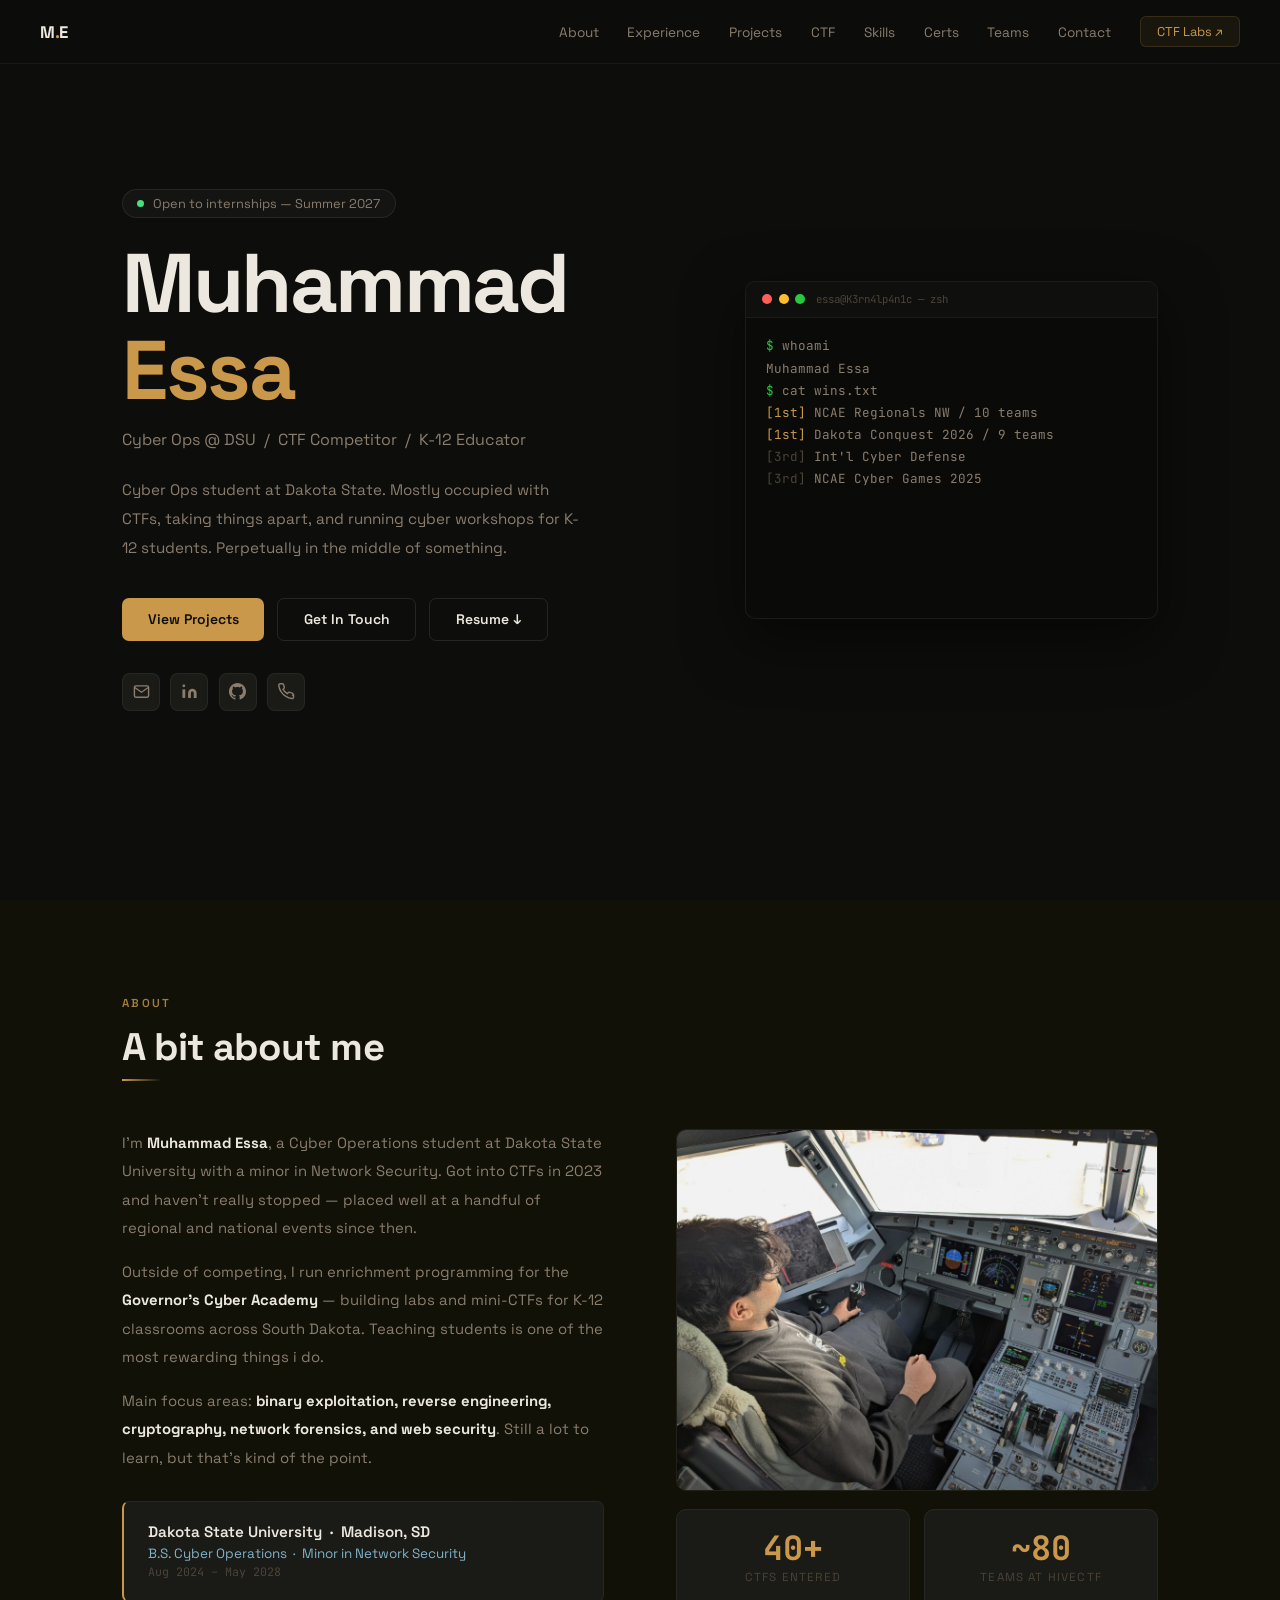
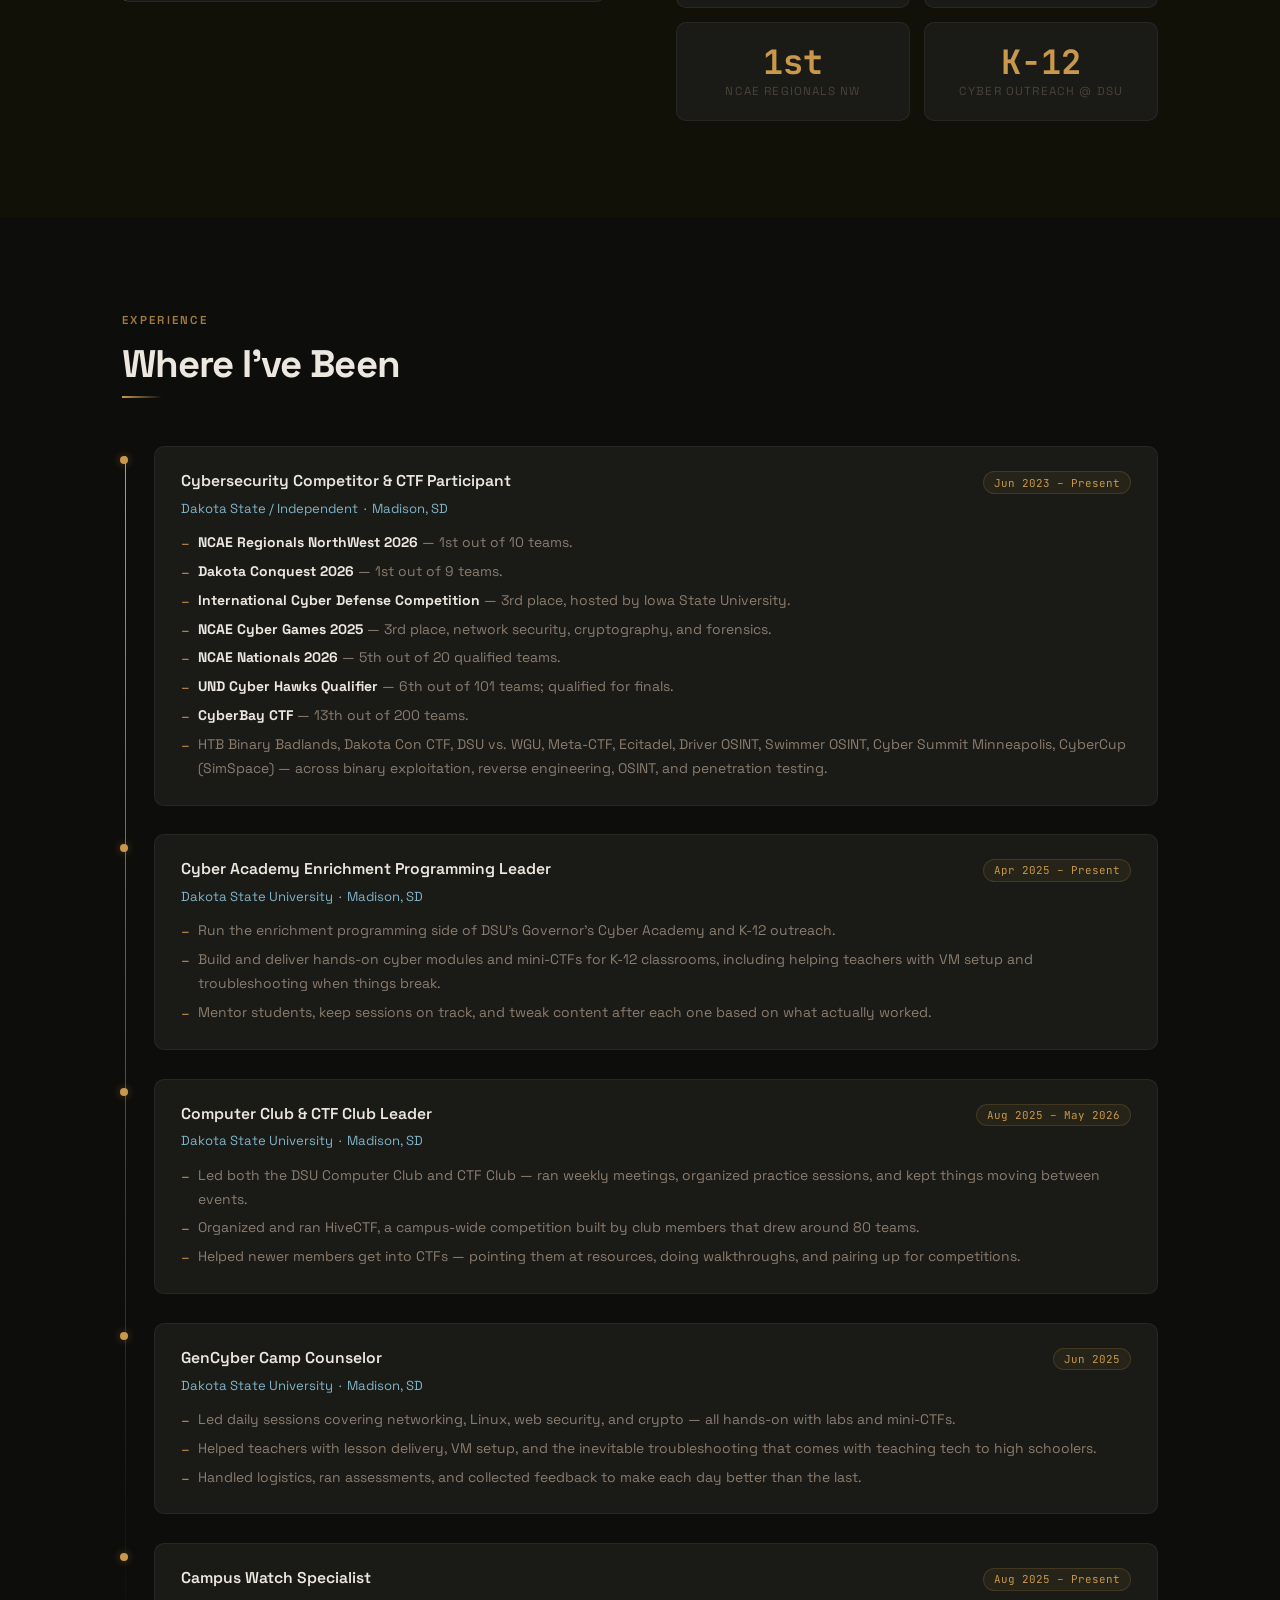
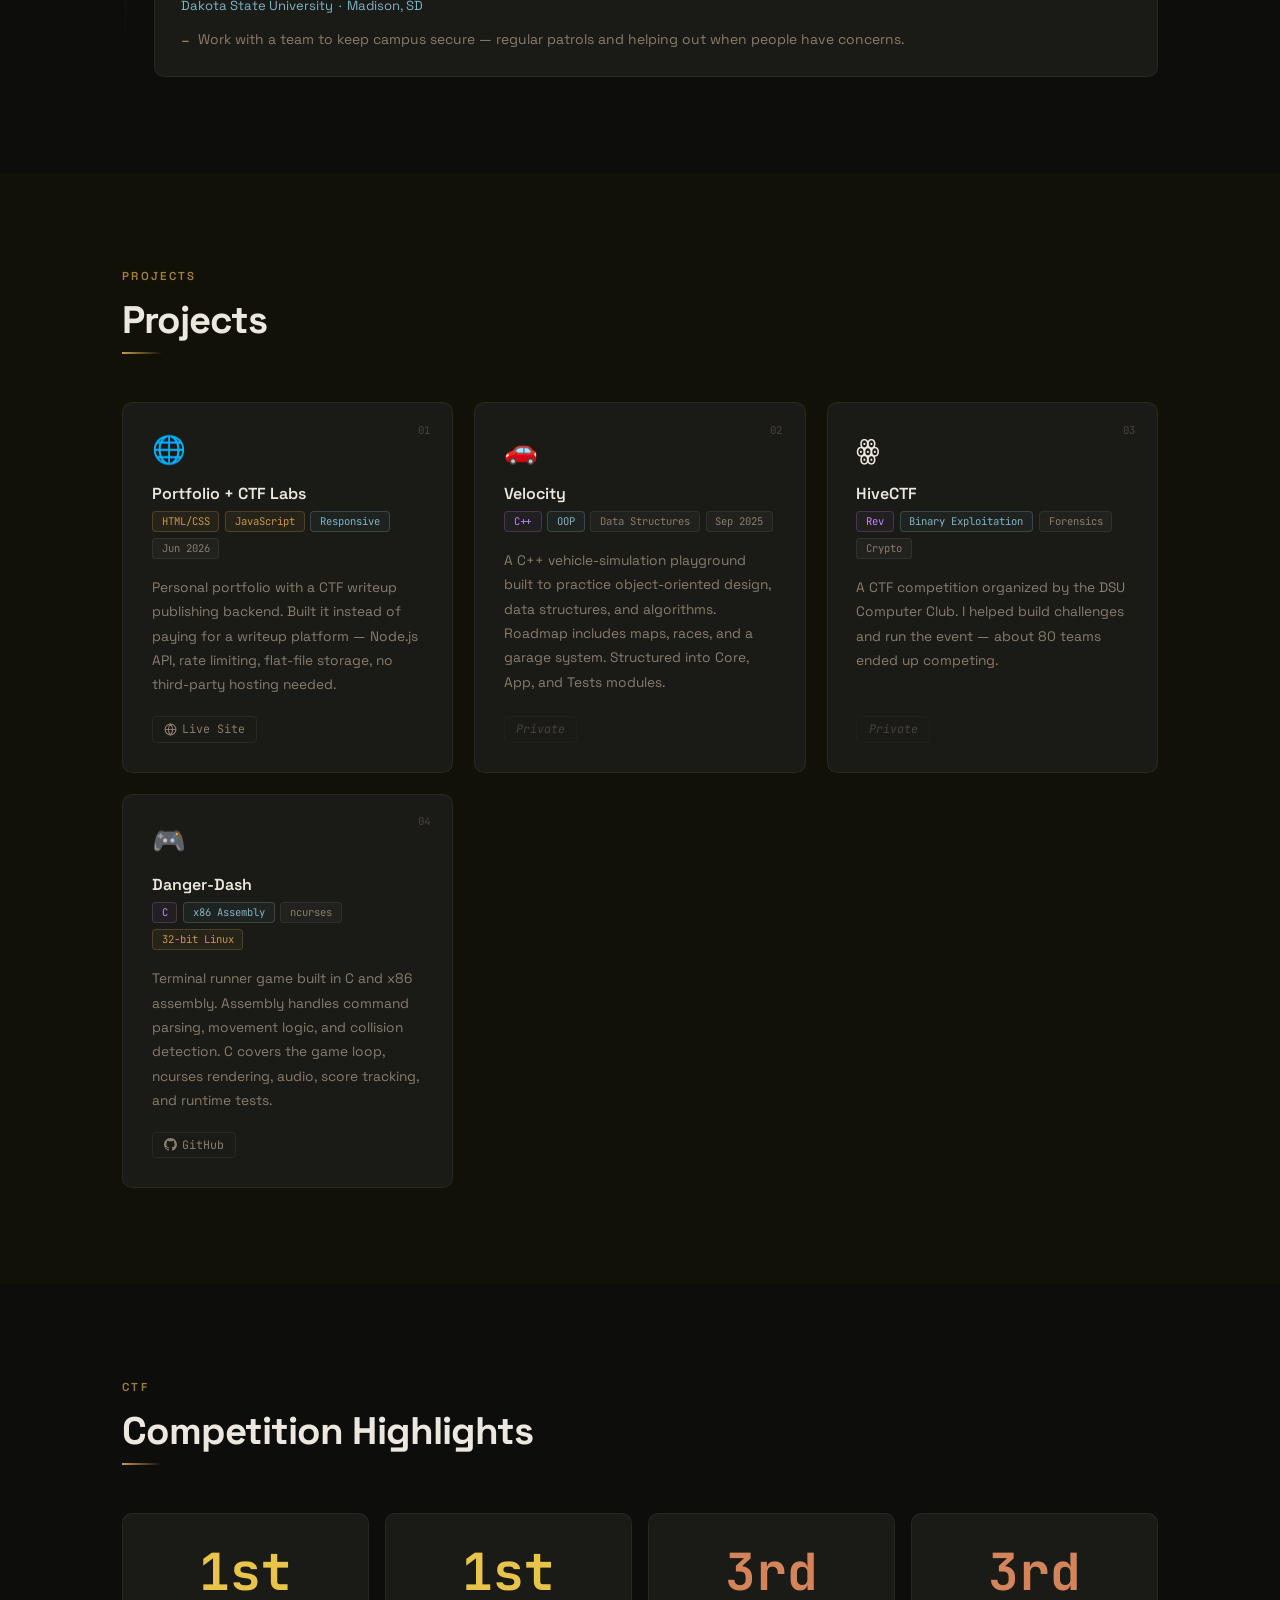
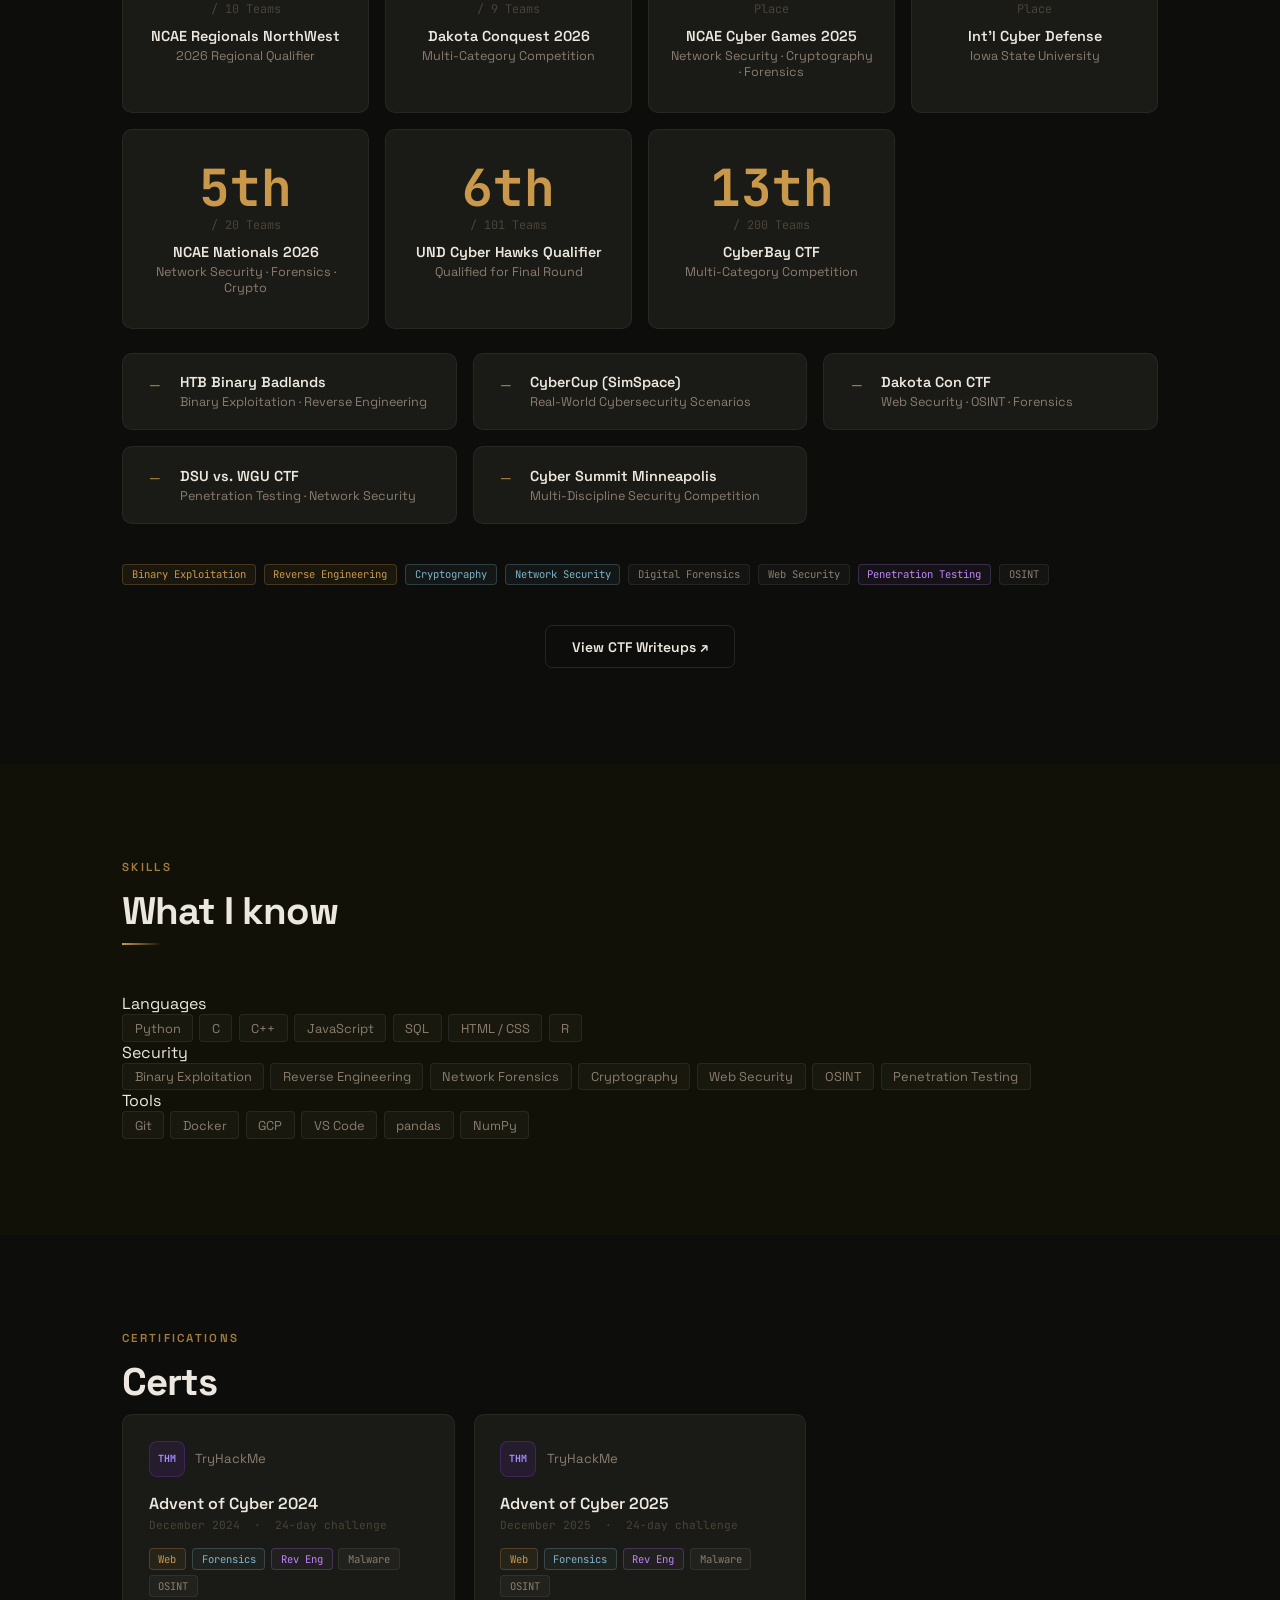
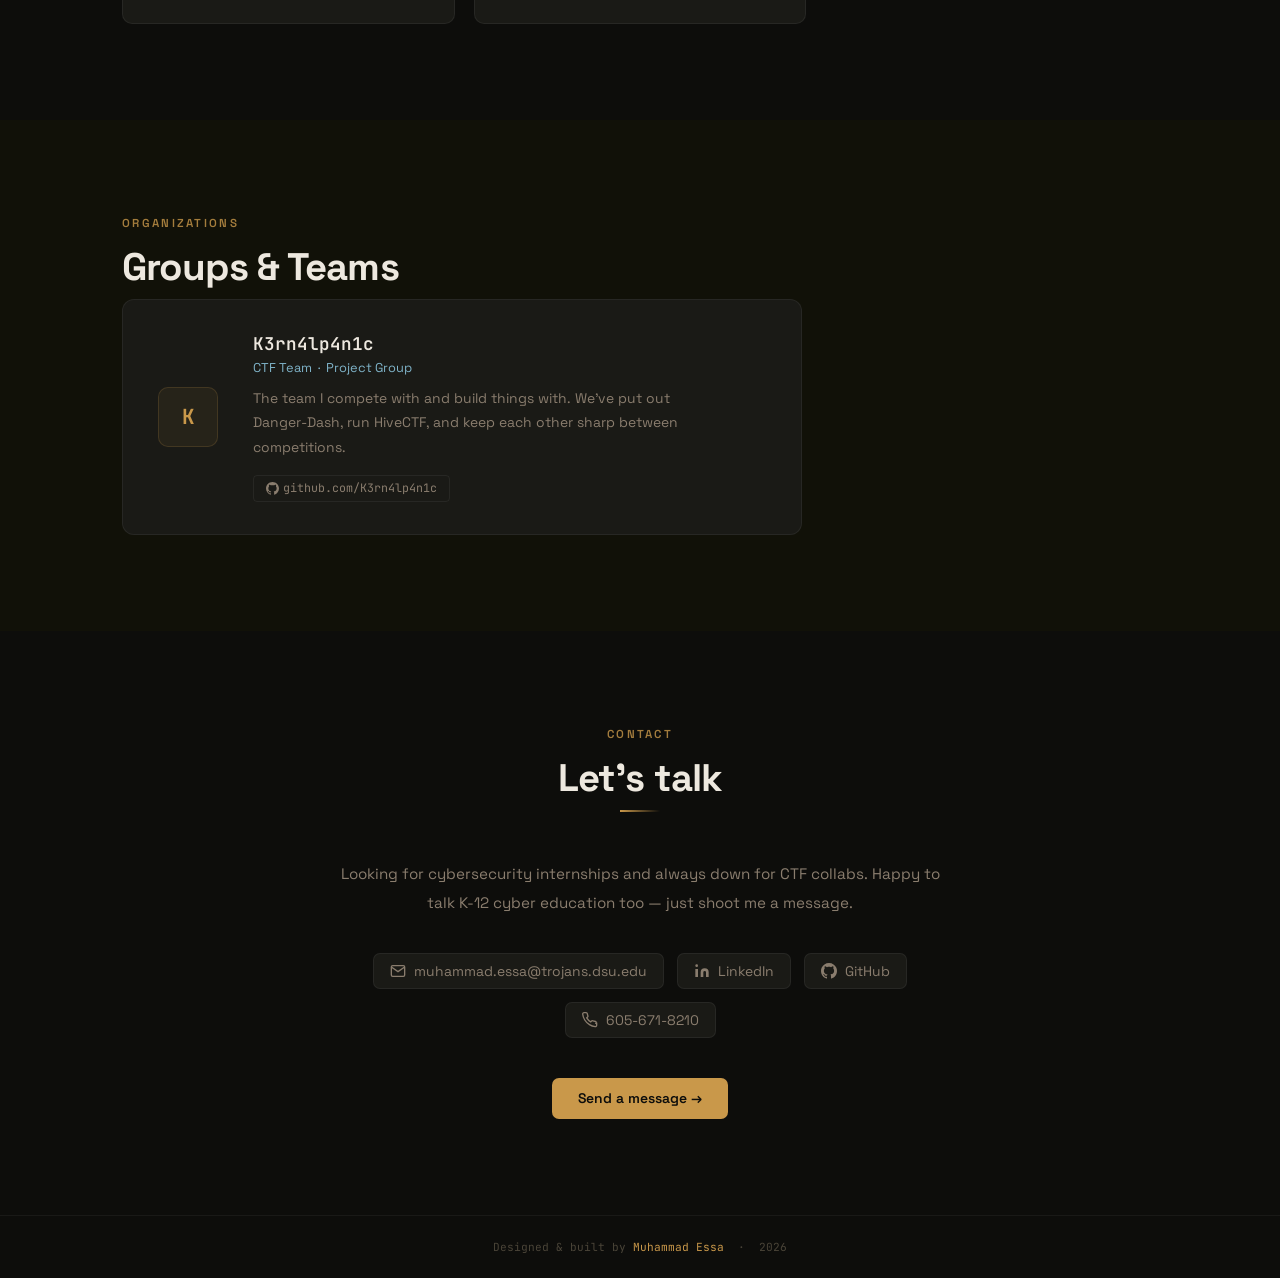
==== commit c8c7b172: "small stuff" ====
--- a/index.html
+++ b/index.html
@@ -7,15 +7,15 @@
     <meta name="description" content="Cyber Ops student at Dakota State. Mostly into CTFs, taking things apart, and running cyber workshops for K-12 kids. Perpetually in the middle of something.">
 
     <meta property="og:type"        content="website">
-    <meta property="og:url"         content="https://YOUR_DOMAIN">
+    <meta property="og:url"         content="https://moessa.dev">
     <meta property="og:title"       content="Muhammad Essa">
     <meta property="og:description" content="Cyber Ops student at Dakota State. Mostly into CTFs, taking things apart, and running cyber workshops for K-12 kids. Perpetually in the middle of something.">
-    <meta property="og:image"       content="https://YOUR_DOMAIN/og-image.png">
+    <meta property="og:image"       content="https://moessa.dev/og-image.png">
 
     <meta name="twitter:card"        content="summary_large_image">
     <meta name="twitter:title"       content="Muhammad Essa">
     <meta name="twitter:description" content="Cyber Ops student at Dakota State. Mostly into CTFs, taking things apart, and running cyber workshops for K-12 kids. Perpetually in the middle of something.">
-    <meta name="twitter:image"       content="https://YOUR_DOMAIN/og-image.png">
+    <meta name="twitter:image"       content="https://moessa.dev/og-image.png">
 
     <link
       href="https://fonts.googleapis.com/css2?family=Space+Grotesk:wght@300;400;500;600;700&family=JetBrains+Mono:wght@300;400;500&display=swap"
@@ -52,7 +52,7 @@
         <div class="reveal">
           <div class="availability-badge">
             <span class="badge-dot"></span>
-            Available for Opportunities
+            Open to internships — Summer 2027
           </div>
           <h1>
             <span class="first">Muhammad</span>
@@ -149,7 +149,7 @@
     <section id="about" class="alt-bg">
       <div class="wrap">
         <p class="section-tag">About</p>
-        <h2>Who Am I?</h2>
+        <h2>A bit about me</h2>
         <div class="underline"></div>
         <div class="about-grid">
           <div class="about-text reveal">
@@ -188,20 +188,20 @@
             </div>
             <div class="stat-grid">
               <div class="stat-box">
-                <div class="stat-number">3+</div>
-                <div class="stat-label">Years Competing</div>
+                <div class="stat-number">40+</div>
+                <div class="stat-label">CTFs entered</div>
               </div>
               <div class="stat-box">
-                <div class="stat-number">40+</div>
-                <div class="stat-label">CTFs Entered</div>
+                <div class="stat-number">~80</div>
+                <div class="stat-label">teams at HiveCTF</div>
               </div>
               <div class="stat-box">
-                <div class="stat-number">3rd</div>
-                <div class="stat-label">NCAE Cyber Games 2025</div>
+                <div class="stat-number">1st</div>
+                <div class="stat-label">NCAE Regionals NW</div>
               </div>
               <div class="stat-box">
-                <div class="stat-number">6th</div>
-                <div class="stat-label">/ 101 UND Qualifier</div>
+                <div class="stat-number">K-12</div>
+                <div class="stat-label">cyber outreach @ DSU</div>
               </div>
             </div>
           </div>
@@ -374,7 +374,7 @@
     <section id="projects" class="alt-bg">
       <div class="wrap">
         <p class="section-tag">Projects</p>
-        <h2>Things I've Built</h2>
+        <h2>Projects</h2>
         <div class="underline"></div>
         <div class="projects-grid">
           <div class="project-card reveal">
@@ -601,11 +601,11 @@
     <section id="skills" class="alt-bg">
       <div class="wrap">
         <p class="section-tag">Skills</p>
-        <h2>What I Work With</h2>
+        <h2>What I know</h2>
         <div class="underline"></div>
-        <div class="skills-grid">
-          <div class="skill-group reveal">
-            <div class="skill-group-title">Languages</div>
+        <div class="skills-flat reveal">
+          <div class="skills-row">
+            <span class="skills-label">Languages</span>
             <div class="skill-tags">
               <span class="skill-tag">Python</span>
               <span class="skill-tag">C</span>
@@ -616,19 +616,8 @@
               <span class="skill-tag">R</span>
             </div>
           </div>
-          <div class="skill-group reveal delay-1">
-            <div class="skill-group-title">Developer Tools</div>
-            <div class="skill-tags">
-              <span class="skill-tag">Git</span>
-              <span class="skill-tag">Docker</span>
-              <span class="skill-tag">Google Cloud Platform</span>
-              <span class="skill-tag">VS Code</span>
-              <span class="skill-tag">Visual Studio</span>
-              <span class="skill-tag">PyCharm</span>
-            </div>
-          </div>
-          <div class="skill-group reveal">
-            <div class="skill-group-title">Security</div>
+          <div class="skills-row">
+            <span class="skills-label">Security</span>
             <div class="skill-tags">
               <span class="skill-tag">Binary Exploitation</span>
               <span class="skill-tag">Reverse Engineering</span>
@@ -639,12 +628,15 @@
               <span class="skill-tag">Penetration Testing</span>
             </div>
           </div>
-          <div class="skill-group reveal delay-1">
-            <div class="skill-group-title">Libraries</div>
+          <div class="skills-row">
+            <span class="skills-label">Tools</span>
             <div class="skill-tags">
+              <span class="skill-tag">Git</span>
+              <span class="skill-tag">Docker</span>
+              <span class="skill-tag">GCP</span>
+              <span class="skill-tag">VS Code</span>
               <span class="skill-tag">pandas</span>
               <span class="skill-tag">NumPy</span>
-              <span class="skill-tag">Matplotlib</span>
             </div>
           </div>
         </div>
@@ -654,8 +646,7 @@
     <section id="certs">
       <div class="wrap">
         <p class="section-tag">Certifications</p>
-        <h2>Certs & Badges</h2>
-        <div class="underline"></div>
+        <h2>Certs</h2>
         <div class="certs-grid">
           <div class="cert-card reveal">
             <div class="cert-issuer-row">
@@ -695,7 +686,6 @@
       <div class="wrap">
         <p class="section-tag">Organizations</p>
         <h2>Groups &amp; Teams</h2>
-        <div class="underline"></div>
         <div class="org-card reveal">
           <div class="org-avatar">K</div>
           <div>
@@ -732,7 +722,7 @@
       <div class="wrap">
         <div class="contact-inner reveal">
           <p class="section-tag">Contact</p>
-          <h2>Get In Touch</h2>
+          <h2>Let's talk</h2>
           <div class="underline"></div>
           <p class="contact-bio">
             Looking for cybersecurity internships and always down for CTF
@@ -797,7 +787,7 @@
             </a>
           </div>
           <a href="mailto:muhammad.essa@trojans.dsu.edu" class="btn btn-primary"
-            >Say Hello →</a
+            >Send a message →</a
           >
         </div>
       </div>
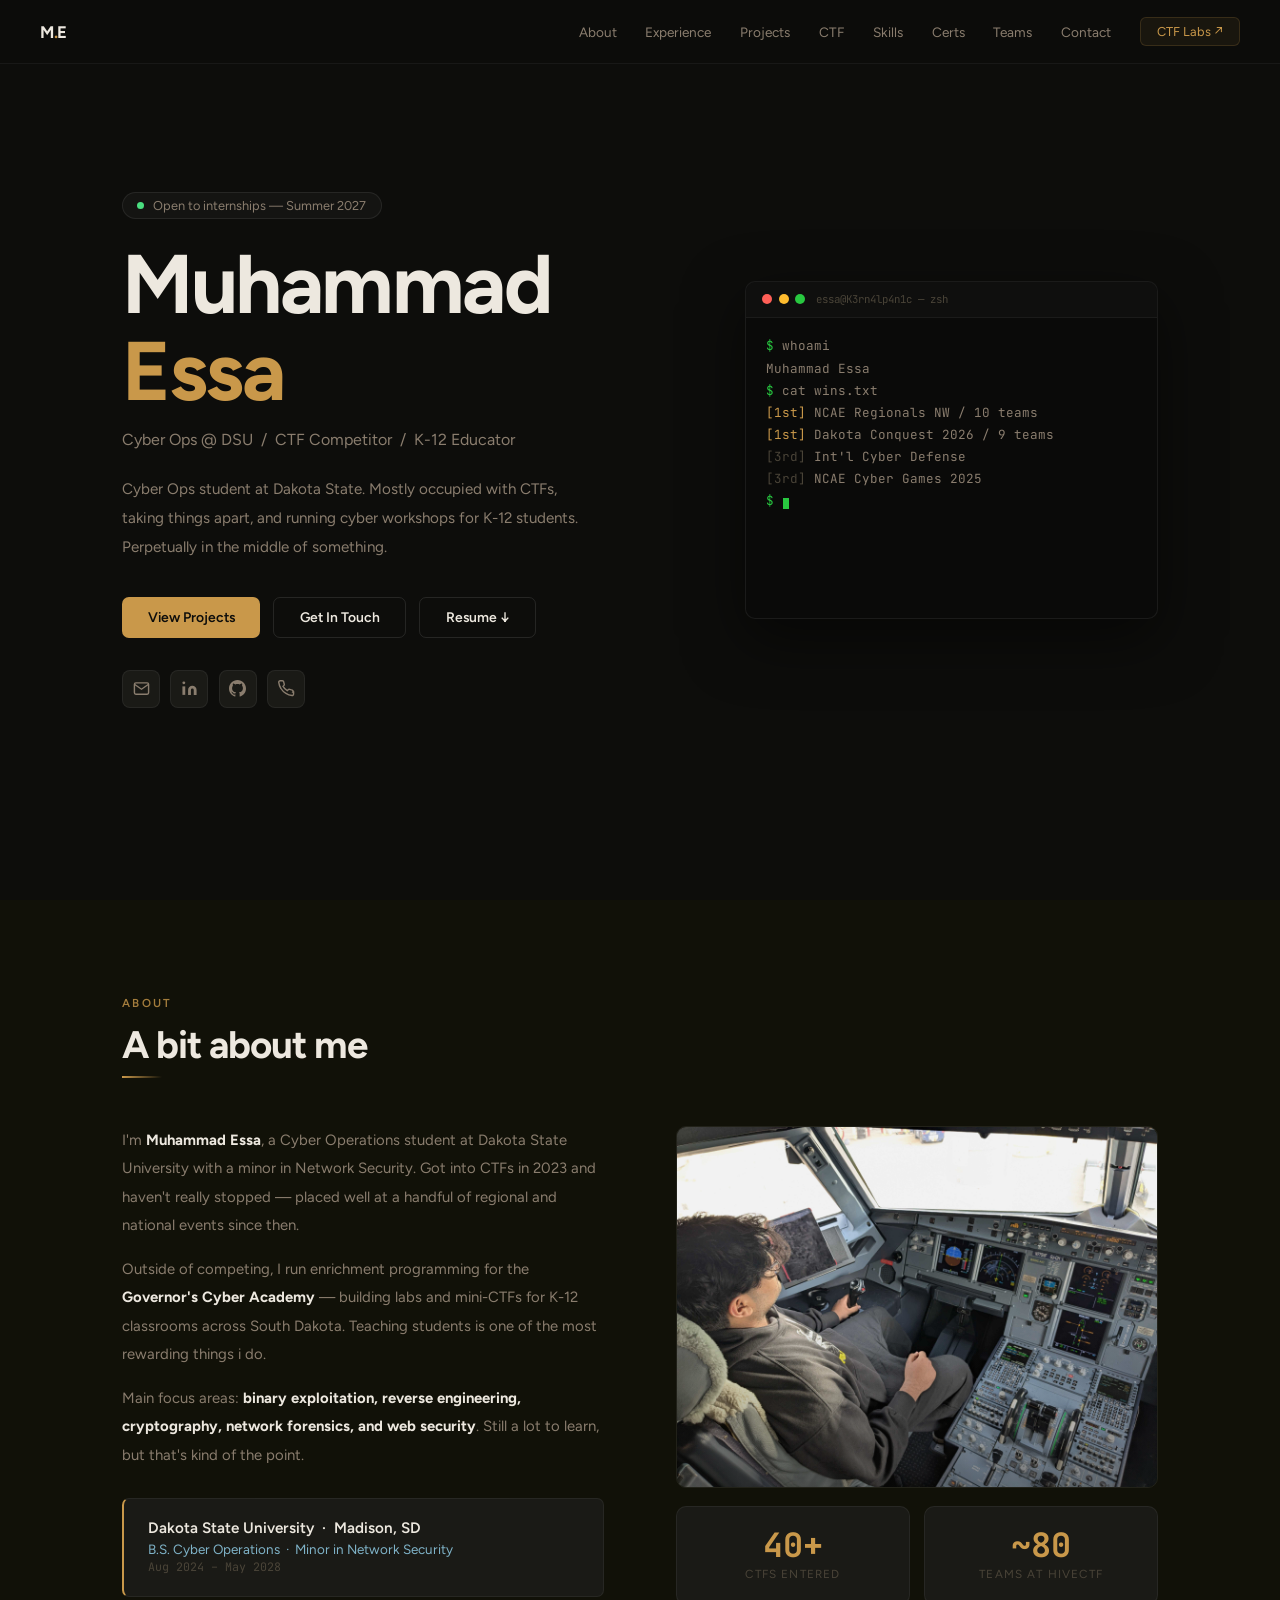
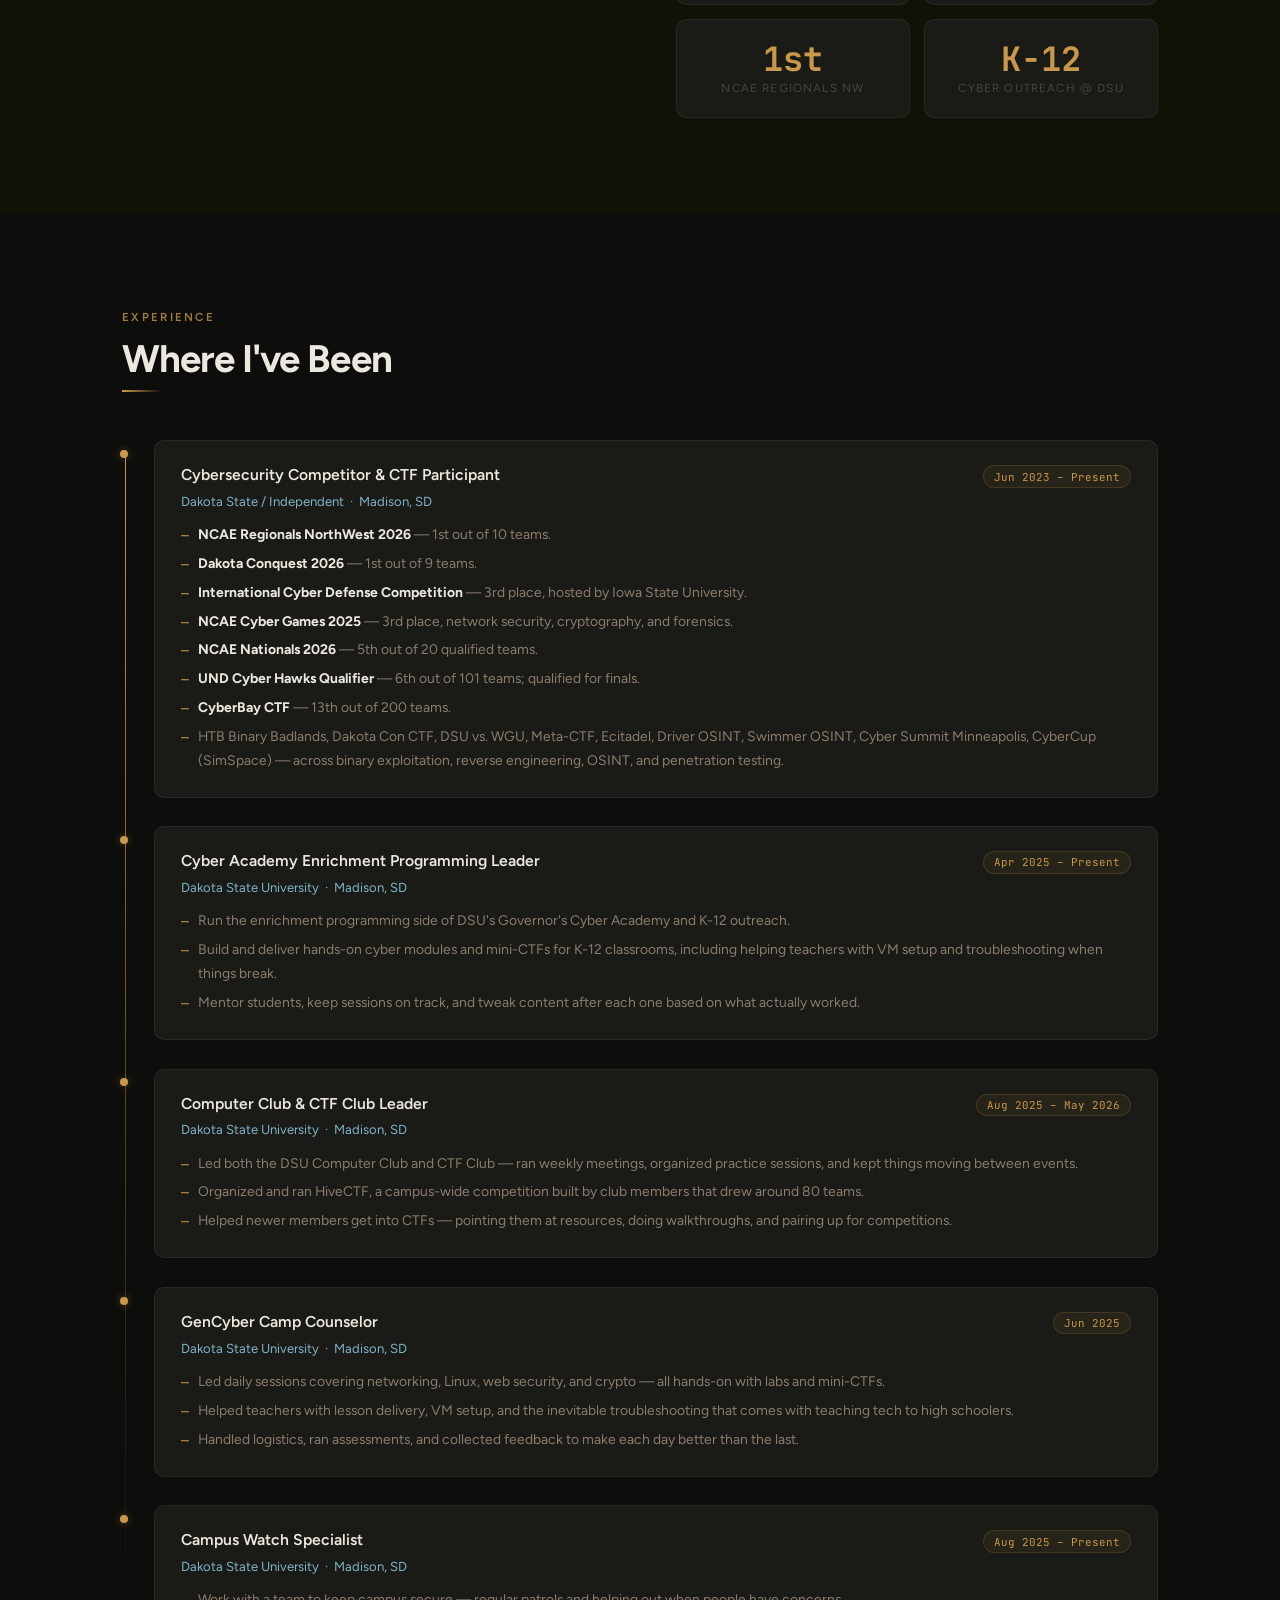
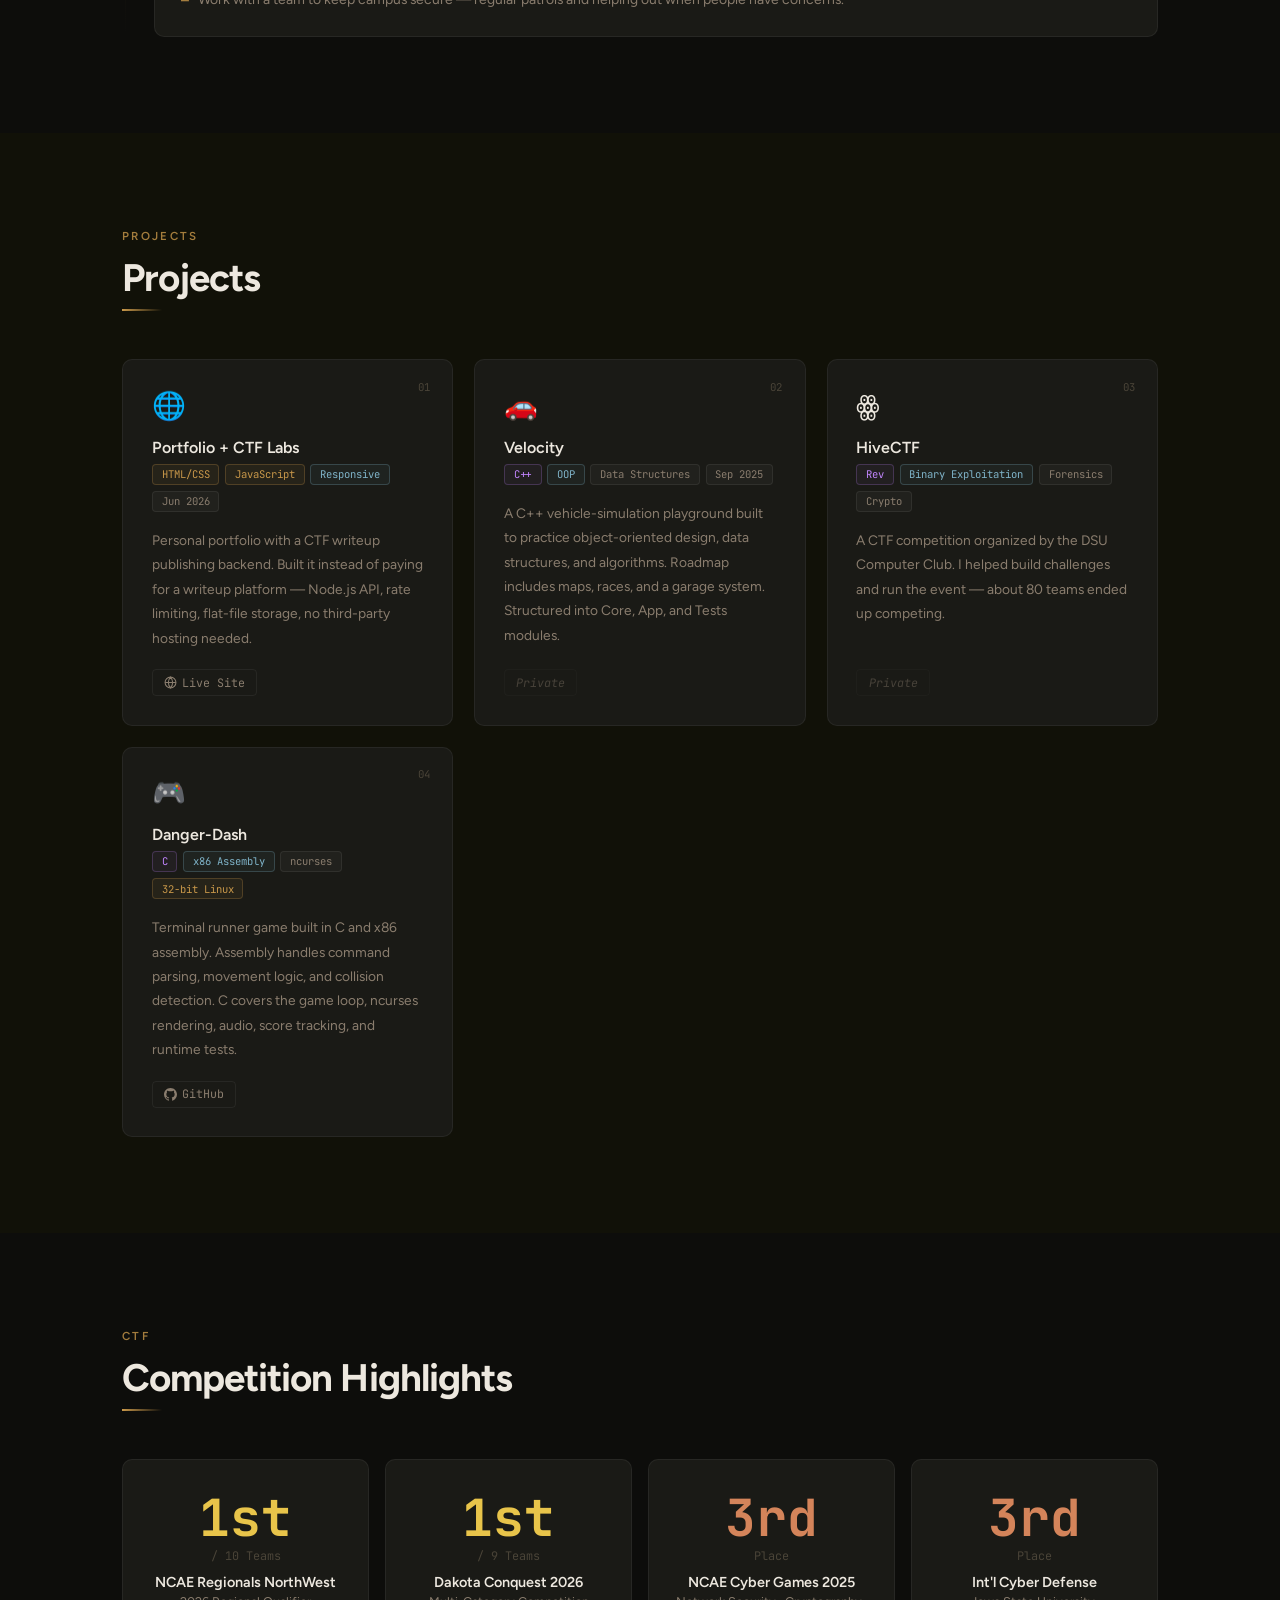
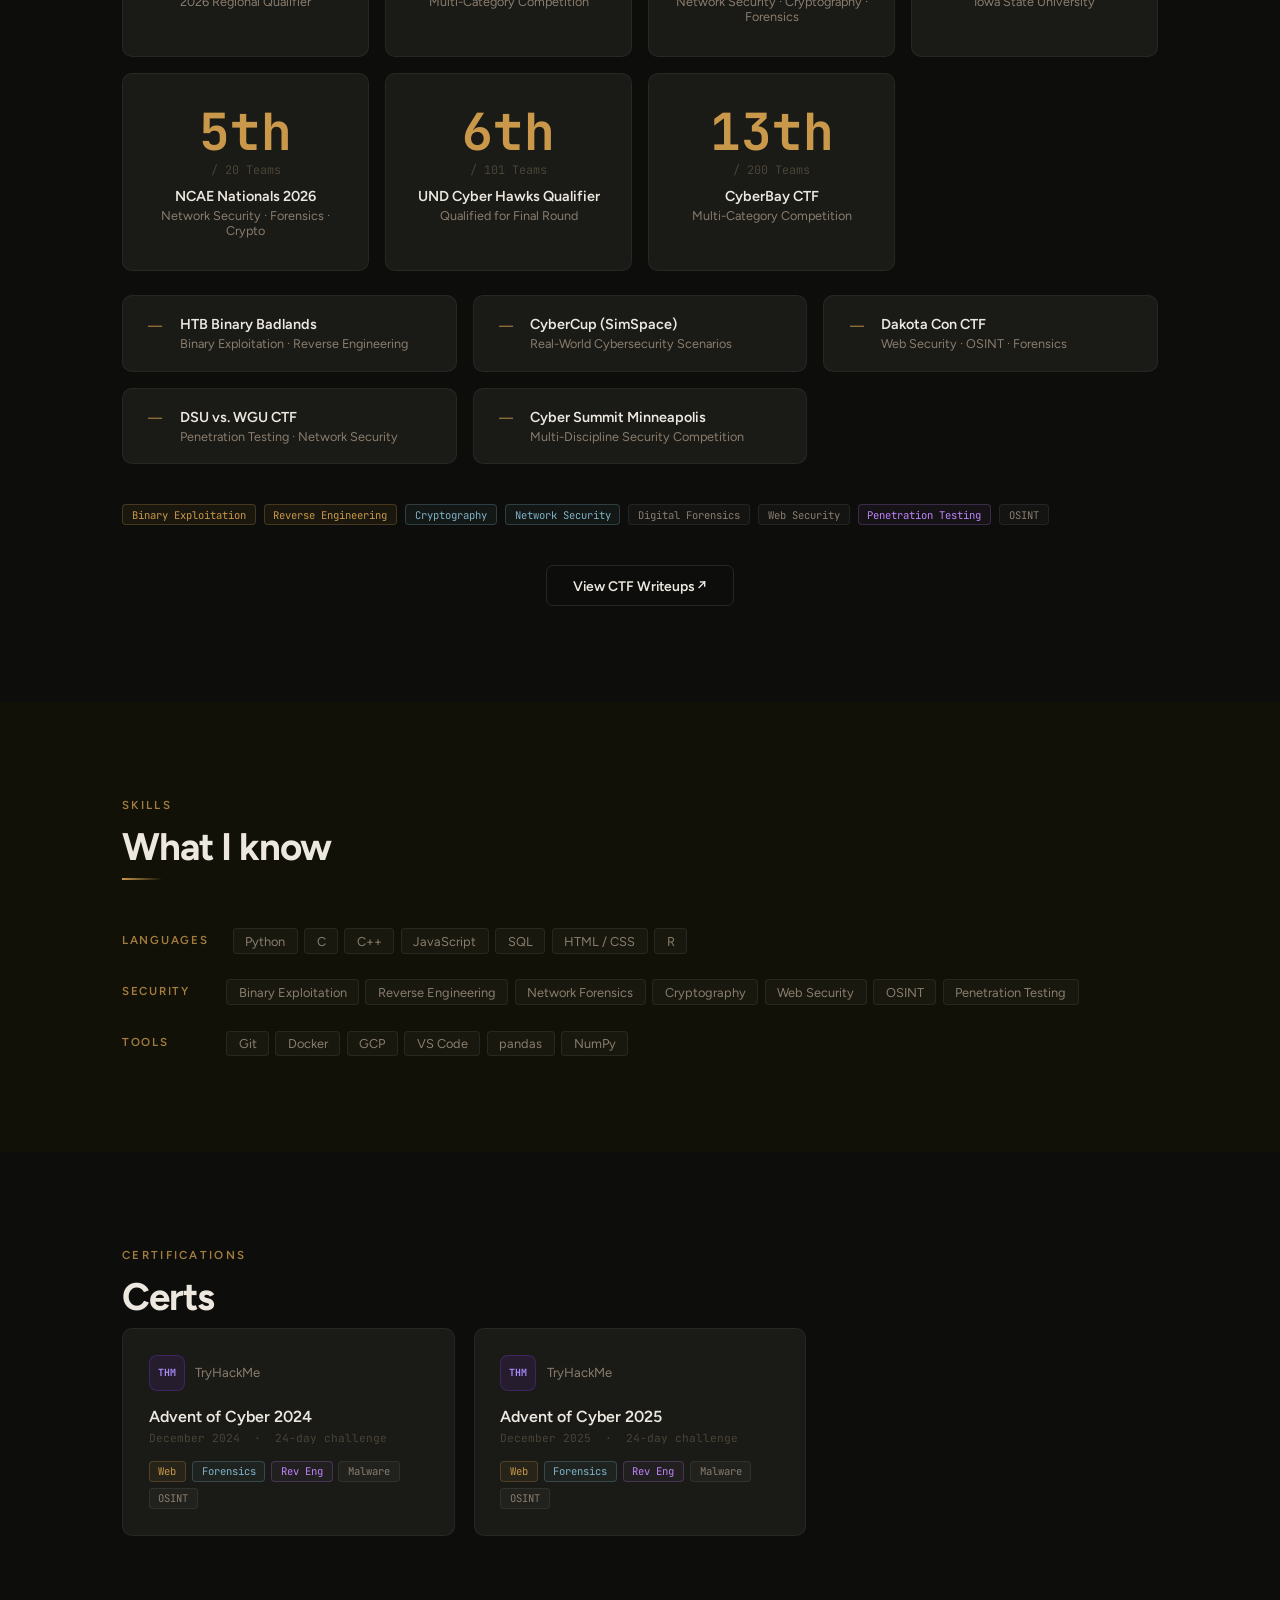
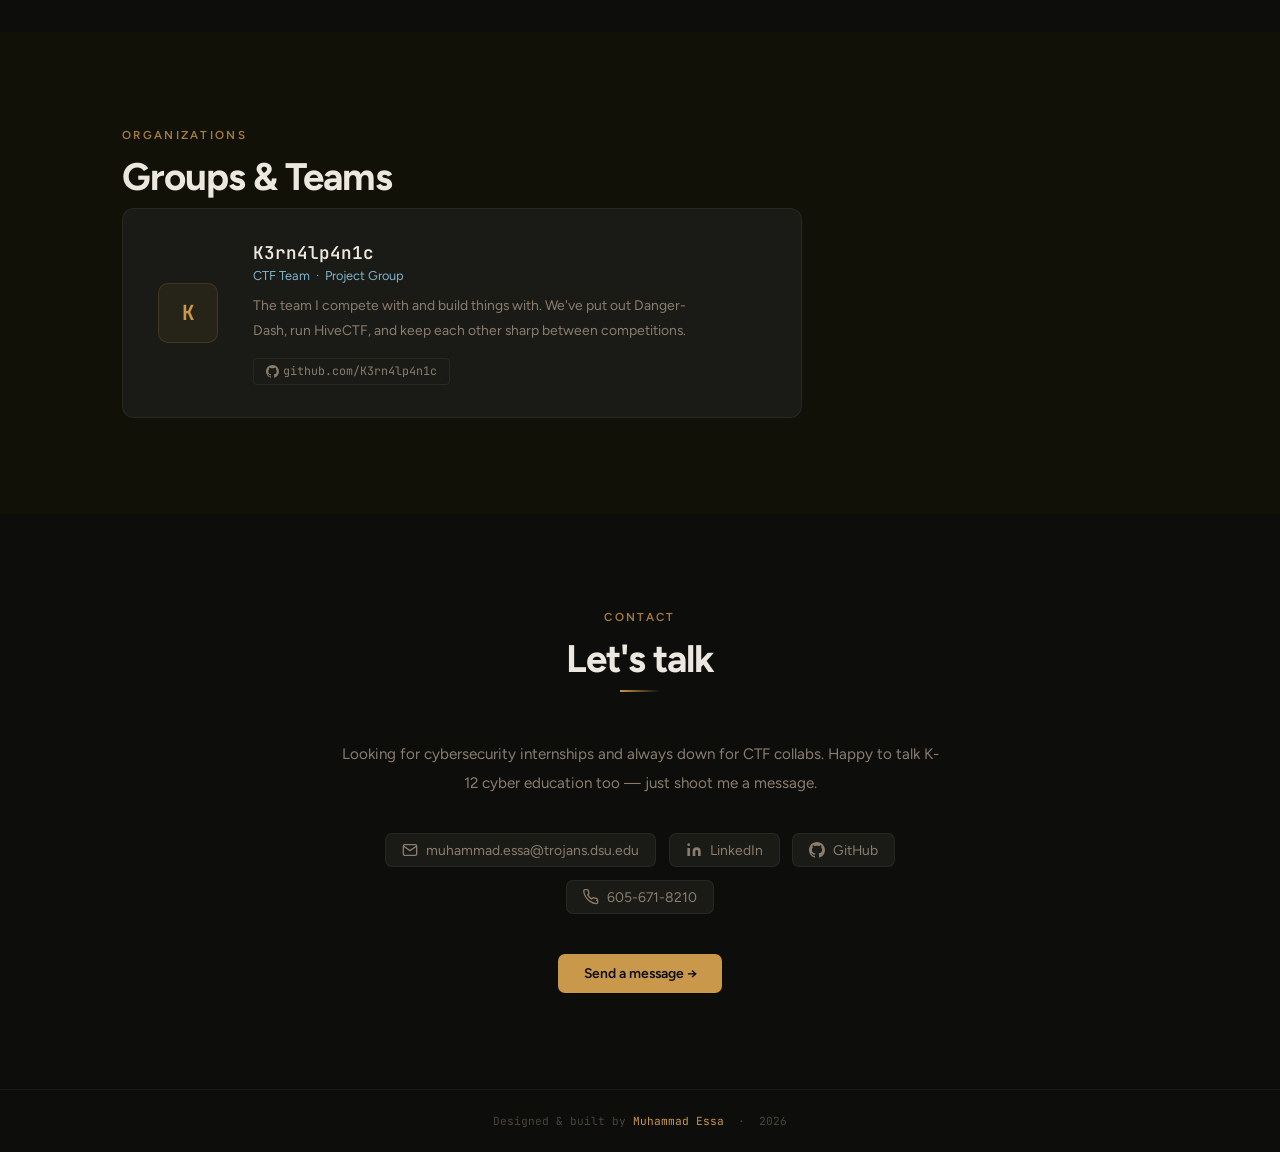
==== commit 2ba4aee4: "font update" ====
--- a/index.html
+++ b/index.html
@@ -18,11 +18,11 @@
     <meta name="twitter:image"       content="https://moessa.dev/og-image.png">
 
     <link
-      href="https://fonts.googleapis.com/css2?family=Space+Grotesk:wght@300;400;500;600;700&family=JetBrains+Mono:wght@300;400;500&display=swap"
+      href="https://fonts.googleapis.com/css2?family=Figtree:wght@400;500;600;700;800&family=JetBrains+Mono:wght@400;500&display=swap"
       rel="stylesheet"
     />
     <link rel="stylesheet" href="style.css" />
-    <link rel="icon" href="data:image/svg+xml,<svg xmlns='http://www.w3.org/2000/svg' viewBox='0 0 32 32'><rect width='32' height='32' rx='5' fill='%23030a14'/><text x='16' y='21' font-family='monospace' font-size='13' font-weight='bold' fill='%2300ff88' text-anchor='middle'>ME</text></svg>">
+    <link rel="icon" href="data:image/svg+xml,<svg xmlns='http://www.w3.org/2000/svg' viewBox='0 0 32 32'><rect width='32' height='32' rx='5' fill='%230d0d0b'/><text x='16' y='21' font-family='monospace' font-size='13' font-weight='bold' fill='%23c9984a' text-anchor='middle'>ME</text></svg>">
   </head>
   <body>
     <nav id="main-nav" role="navigation" aria-label="Main">
--- a/style.css
+++ b/style.css
@@ -23,7 +23,7 @@
 body {
   background-color: var(--bg);
   color: var(--text);
-  font-family: 'Space Grotesk', sans-serif;
+  font-family: 'Figtree', sans-serif;
   overflow-x: hidden;
 }
 
@@ -54,7 +54,7 @@
 .reveal.delay-1  { transition-delay: 0.08s; }
 .reveal.delay-2  { transition-delay: 0.16s; }
 
-/* ── NAV ── */
+/* nav */
 nav {
   position: fixed;
   top: 0; left: 0; right: 0;
@@ -74,7 +74,7 @@
 nav.scrolled { background: rgba(13, 13, 11, 0.97); }
 
 .brand {
-  font-family: 'Space Grotesk', sans-serif;
+  font-family: 'Figtree', sans-serif;
   font-size: 1.05rem;
   font-weight: 700;
   text-decoration: none;
@@ -126,14 +126,14 @@
   padding: 0.3rem;
 }
 
-/* ── BUTTONS ── */
+/* buttons */
 .btn {
   display: inline-flex;
   align-items: center;
   gap: 0.45rem;
   padding: 0.72rem 1.6rem;
   font-size: 0.87rem;
-  font-family: 'Space Grotesk', sans-serif;
+  font-family: 'Figtree', sans-serif;
   font-weight: 600;
   border-radius: 7px;
   cursor: pointer;
@@ -158,7 +158,7 @@
   background: rgba(255, 255, 255, 0.04);
 }
 
-/* ── TAGS ── */
+/* tags */
 .tag {
   font-family: 'JetBrains Mono', monospace;
   font-size: 0.66rem;
@@ -173,7 +173,7 @@
 .tag.cyan   { border-color: rgba(127, 179, 200, 0.25); color: var(--cyan);   background: rgba(127, 179, 200, 0.06); }
 .tag.purple { border-color: rgba(192, 132, 252, 0.22); color: #c084fc;       background: rgba(192, 132, 252, 0.05); }
 
-/* ── HERO ── */
+/* hero */
 #hero {
   min-height: 100vh;
   display: flex;
@@ -194,7 +194,7 @@
   padding: 0 2rem;
 }
 
-/* ── TERMINAL ── */
+/* terminal */
 .term-card {
   background: #0a0a09;
   border: 1px solid rgba(255, 255, 255, 0.07);
@@ -254,7 +254,7 @@
   50%       { opacity: 0; }
 }
 
-/* ── AVAILABILITY BADGE ── */
+/* badge */
 .availability-badge {
   display: inline-flex;
   align-items: center;
@@ -282,7 +282,7 @@
   50%       { opacity: 0.4; transform: scale(0.7); }
 }
 
-/* ── HERO TYPE ── */
+
 h1 {
   font-size: clamp(3.2rem, 6.5vw, 5.2rem);
   font-weight: 700;
@@ -310,7 +310,7 @@
 
 .hero-buttons { display: flex; gap: 0.8rem; flex-wrap: wrap; margin-bottom: 2rem; }
 
-/* ── SOCIAL ── */
+
 .social-row { display: flex; gap: 0.65rem; align-items: center; }
 
 .social-icon {
@@ -333,7 +333,7 @@
 }
 .social-icon svg { width: 17px; height: 17px; }
 
-/* ── SECTIONS ── */
+/* sections */
 section { padding: 6rem 0; position: relative; z-index: 2; }
 .alt-bg  { background: var(--bg2); }
 
@@ -361,7 +361,7 @@
   margin-bottom: 3rem;
 }
 
-/* ── ABOUT ── */
+/* about */
 .about-grid { display: grid; grid-template-columns: 1fr 1fr; gap: 4.5rem; align-items: start; }
 
 .about-text p      { font-size: 0.93rem; line-height: 1.9; color: var(--muted); margin-bottom: 1rem; }
@@ -379,7 +379,7 @@
 .edu-card .degree { font-size: 0.84rem; color: var(--cyan); margin-bottom: 0.18rem; }
 .edu-card .dates  { font-family: 'JetBrains Mono', monospace; font-size: 0.73rem; color: var(--faint); }
 
-/* ── ABOUT PHOTO ── */
+/* about photo */
 .about-right {
   display: flex;
   flex-direction: column;
@@ -413,7 +413,7 @@
   filter: saturate(1) brightness(1);
 }
 
-/* ── STATS ── */
+
 .stat-grid { display: grid; grid-template-columns: 1fr 1fr; gap: 0.9rem; }
 
 .stat-box {
@@ -436,7 +436,7 @@
 }
 .stat-label { font-size: 0.73rem; color: var(--faint); text-transform: uppercase; letter-spacing: 0.1em; }
 
-/* ── TIMELINE ── */
+/* timeline */
 .timeline {
   position: relative;
   padding-left: 2rem;
@@ -518,7 +518,7 @@
 }
 .exp-card ul li strong { color: var(--text); }
 
-/* ── PROJECTS ── */
+/* projects */
 .projects-grid {
   display: grid;
   grid-template-columns: repeat(auto-fill, minmax(305px, 1fr));
@@ -584,7 +584,7 @@
   font-style: italic;
 }
 
-/* ── CTF PODIUM ── */
+/* ctf */
 .podium {
   display: grid;
   grid-template-columns: repeat(auto-fill, minmax(220px, 1fr));
@@ -647,28 +647,29 @@
 .category-tags { display: flex; flex-wrap: wrap; gap: 0.5rem; margin-bottom: 2.5rem; }
 .ctf-cta       { text-align: center; }
 
-/* ── SKILLS ── */
-.skills-grid {
-  display: grid;
-  grid-template-columns: repeat(auto-fill, minmax(255px, 1fr));
-  gap: 1.2rem;
-}
-
-.skill-group {
-  background: var(--surface);
-  border: 1px solid rgba(255, 255, 255, 0.06);
-  border-radius: 10px;
-  padding: 1.4rem;
-}
-
-.skill-group-title {
+/* skills */
+.skills-flat {
+  display: flex;
+  flex-direction: column;
+  gap: 1.6rem;
+}
+
+.skills-row {
+  display: flex;
+  align-items: flex-start;
+  gap: 1.5rem;
+}
+
+.skills-label {
   font-size: 0.72rem;
   color: var(--accent);
-  letter-spacing: 0.18em;
+  letter-spacing: 0.15em;
   text-transform: uppercase;
-  margin-bottom: 0.9rem;
   font-weight: 600;
   opacity: 0.8;
+  min-width: 80px;
+  padding-top: 0.3rem;
+  flex-shrink: 0;
 }
 
 .skill-tags { display: flex; flex-wrap: wrap; gap: 0.4rem; }
@@ -689,7 +690,7 @@
   background: rgba(201, 152, 74, 0.06);
 }
 
-/* ── CERTS ── */
+/* certs */
 .certs-grid {
   display: grid;
   grid-template-columns: repeat(auto-fill, minmax(300px, 1fr));
@@ -747,7 +748,7 @@
 
 .cert-tags { display: flex; flex-wrap: wrap; gap: 0.35rem; }
 
-/* ── ORGS ── */
+/* orgs */
 .org-card {
   background: var(--surface);
   border: 1px solid rgba(255, 255, 255, 0.06);
@@ -781,7 +782,7 @@
 .org-type { font-size: 0.8rem; color: var(--cyan); margin-bottom: 0.65rem; }
 .org-desc { font-size: 0.87rem; color: var(--muted); line-height: 1.75; margin-bottom: 1rem; max-width: 440px; }
 
-/* ── CONTACT ── */
+/* contact */
 .contact-inner { max-width: 600px; margin: 0 auto; text-align: center; }
 .contact-inner .underline { margin-left: auto; margin-right: auto; }
 
@@ -815,7 +816,7 @@
 }
 .contact-link svg { width: 16px; height: 16px; flex-shrink: 0; }
 
-/* ── FOOTER ── */
+/* footer */
 footer {
   border-top: 1px solid rgba(255, 255, 255, 0.05);
   padding: 1.5rem 2rem;
@@ -828,12 +829,14 @@
 }
 footer .highlight { color: var(--accent); }
 
-/* ── RESPONSIVE ── */
+/* responsive */
 @media (max-width: 820px) {
   .hero-inner    { grid-template-columns: 1fr; }
   .term-card     { display: none; }
   .about-grid    { grid-template-columns: 1fr; }
   .podium        { grid-template-columns: 1fr 1fr; }
+  .skills-row    { flex-direction: column; gap: 0.5rem; }
+  .skills-label  { min-width: unset; padding-top: 0; }
 
   nav { padding: 0 1.4rem; }
 
